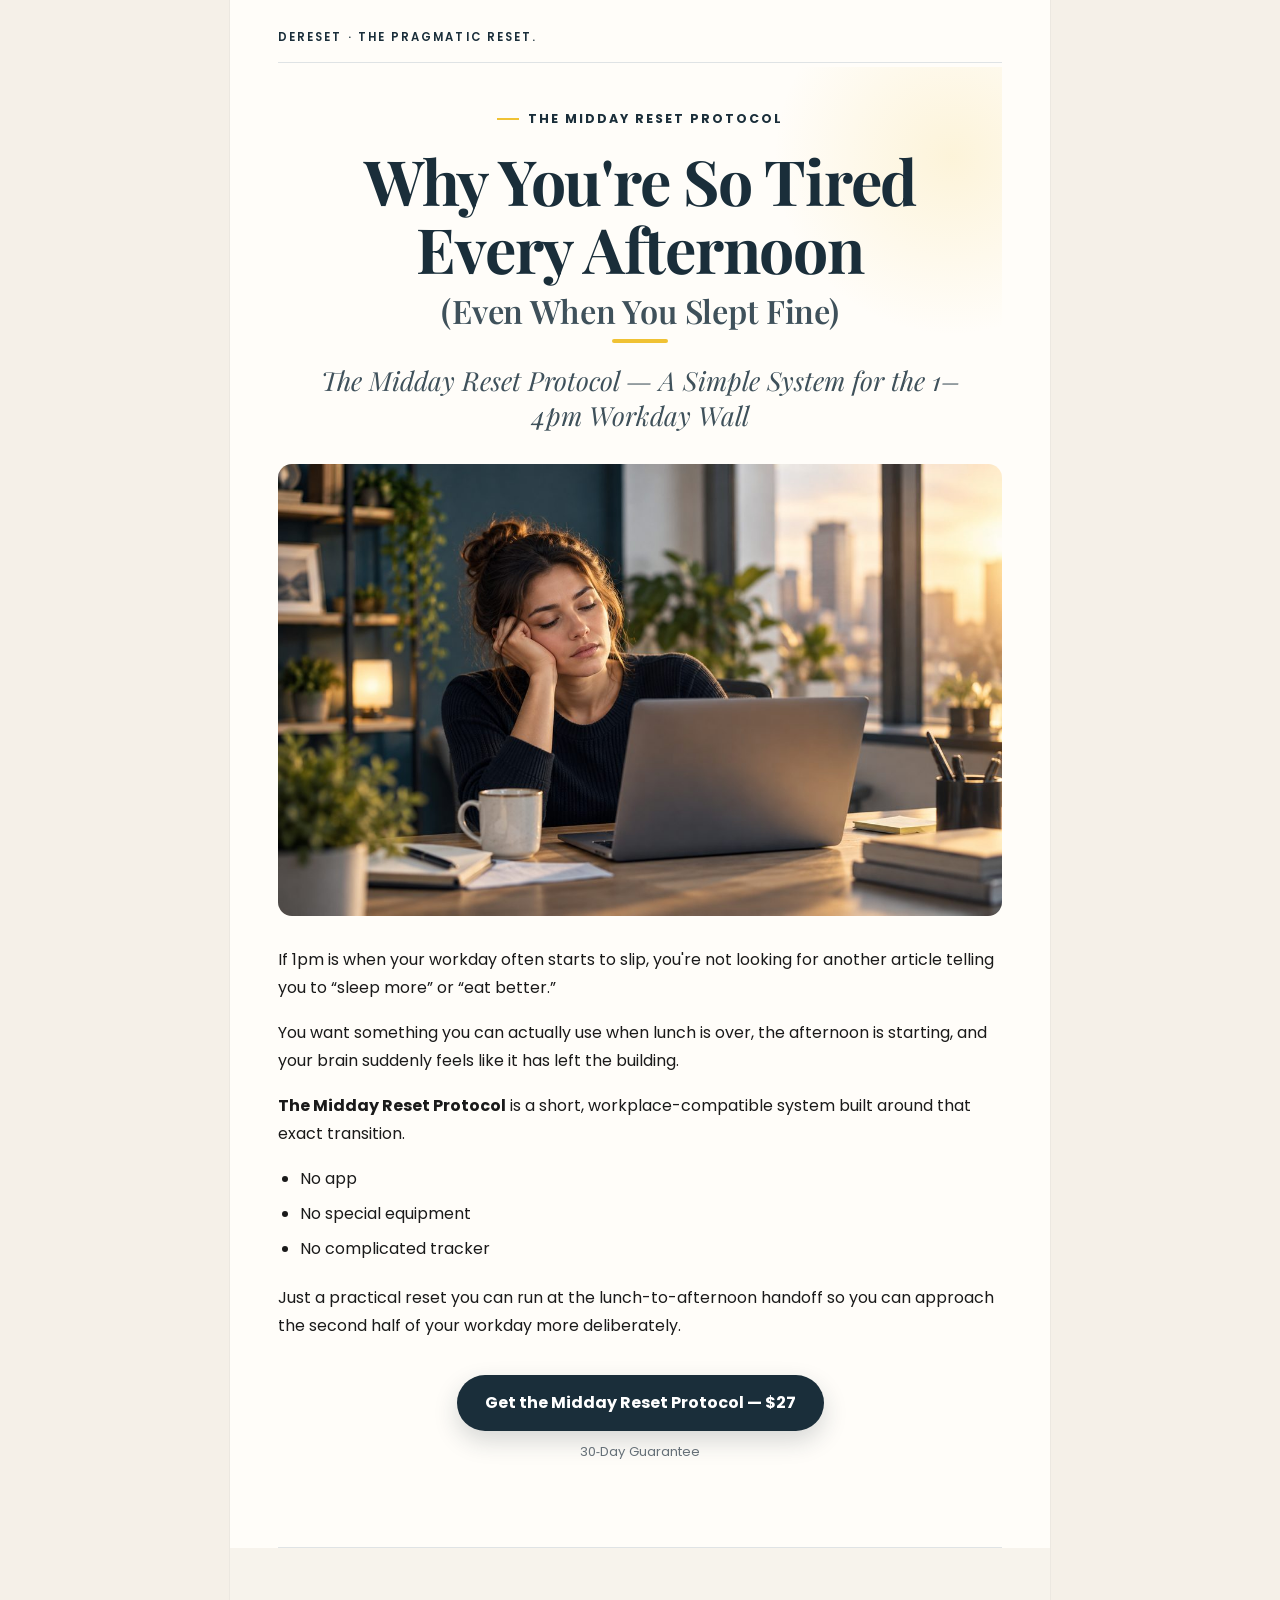
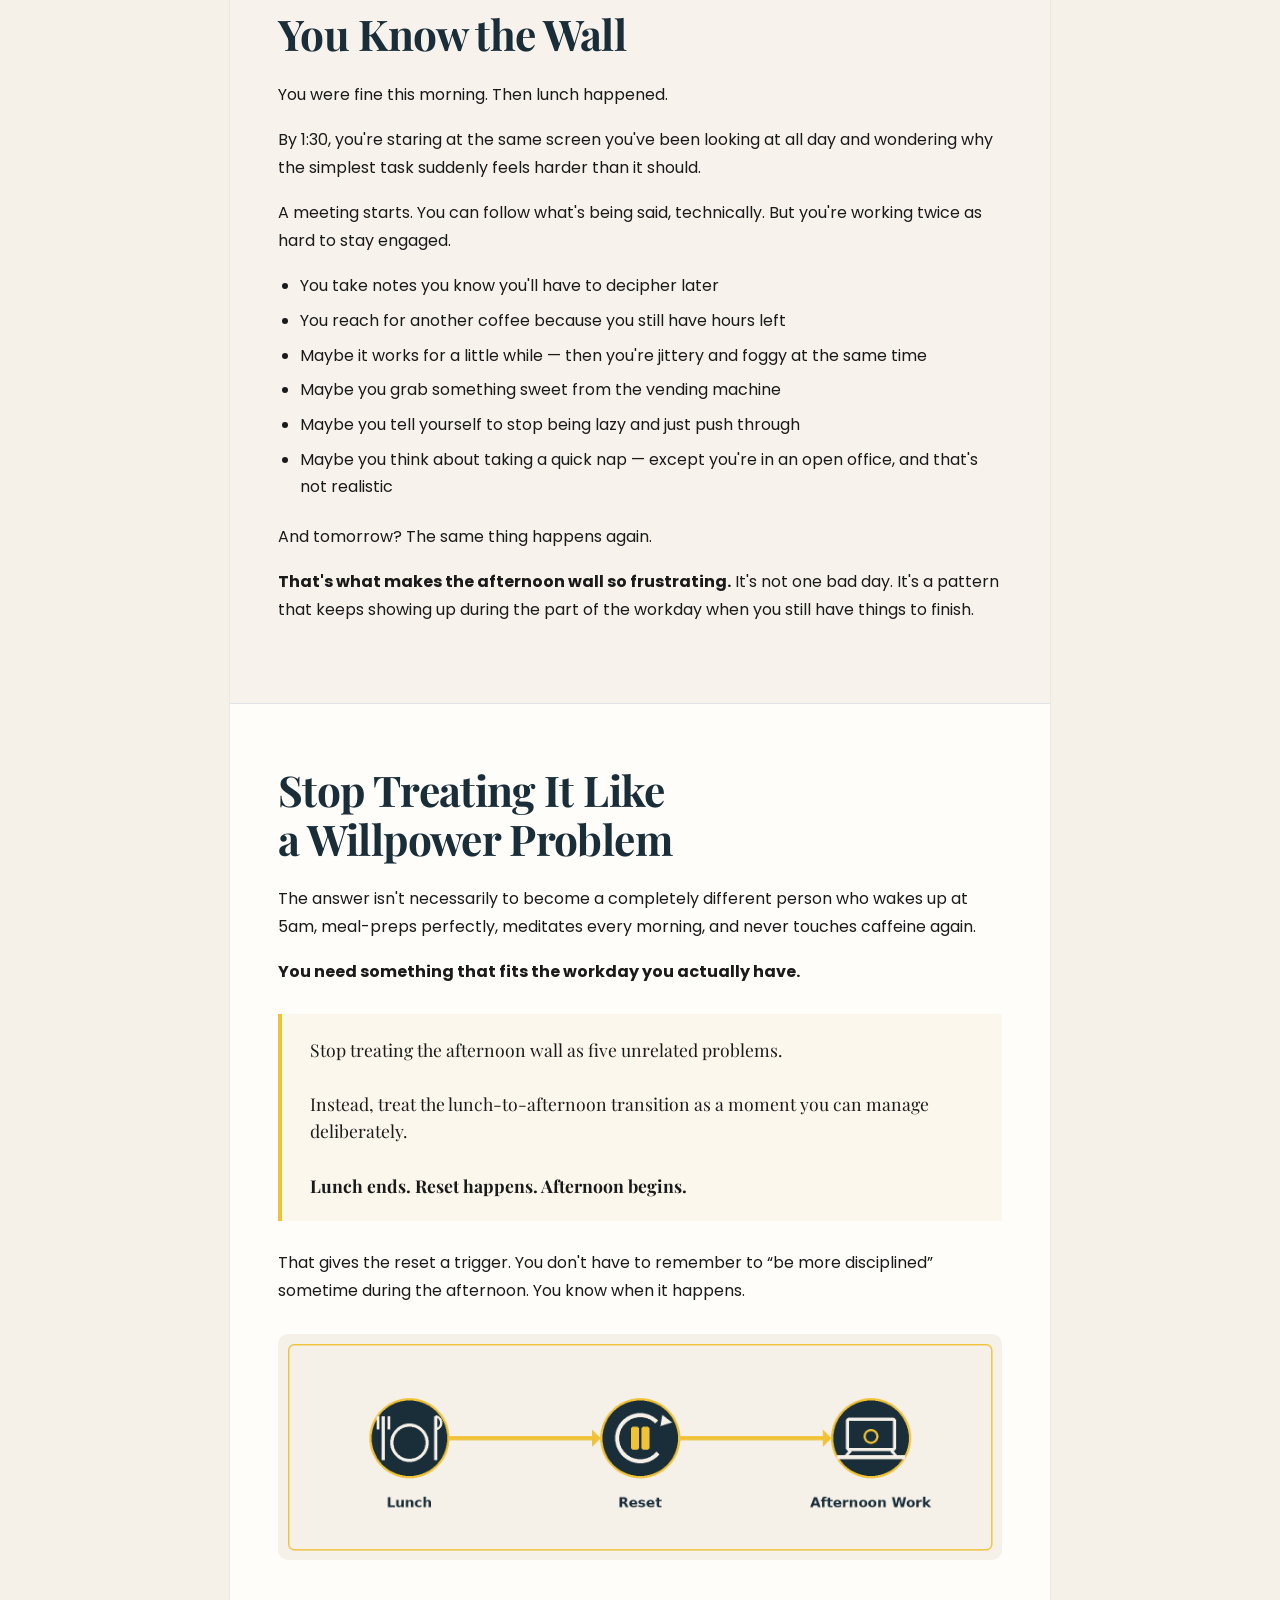
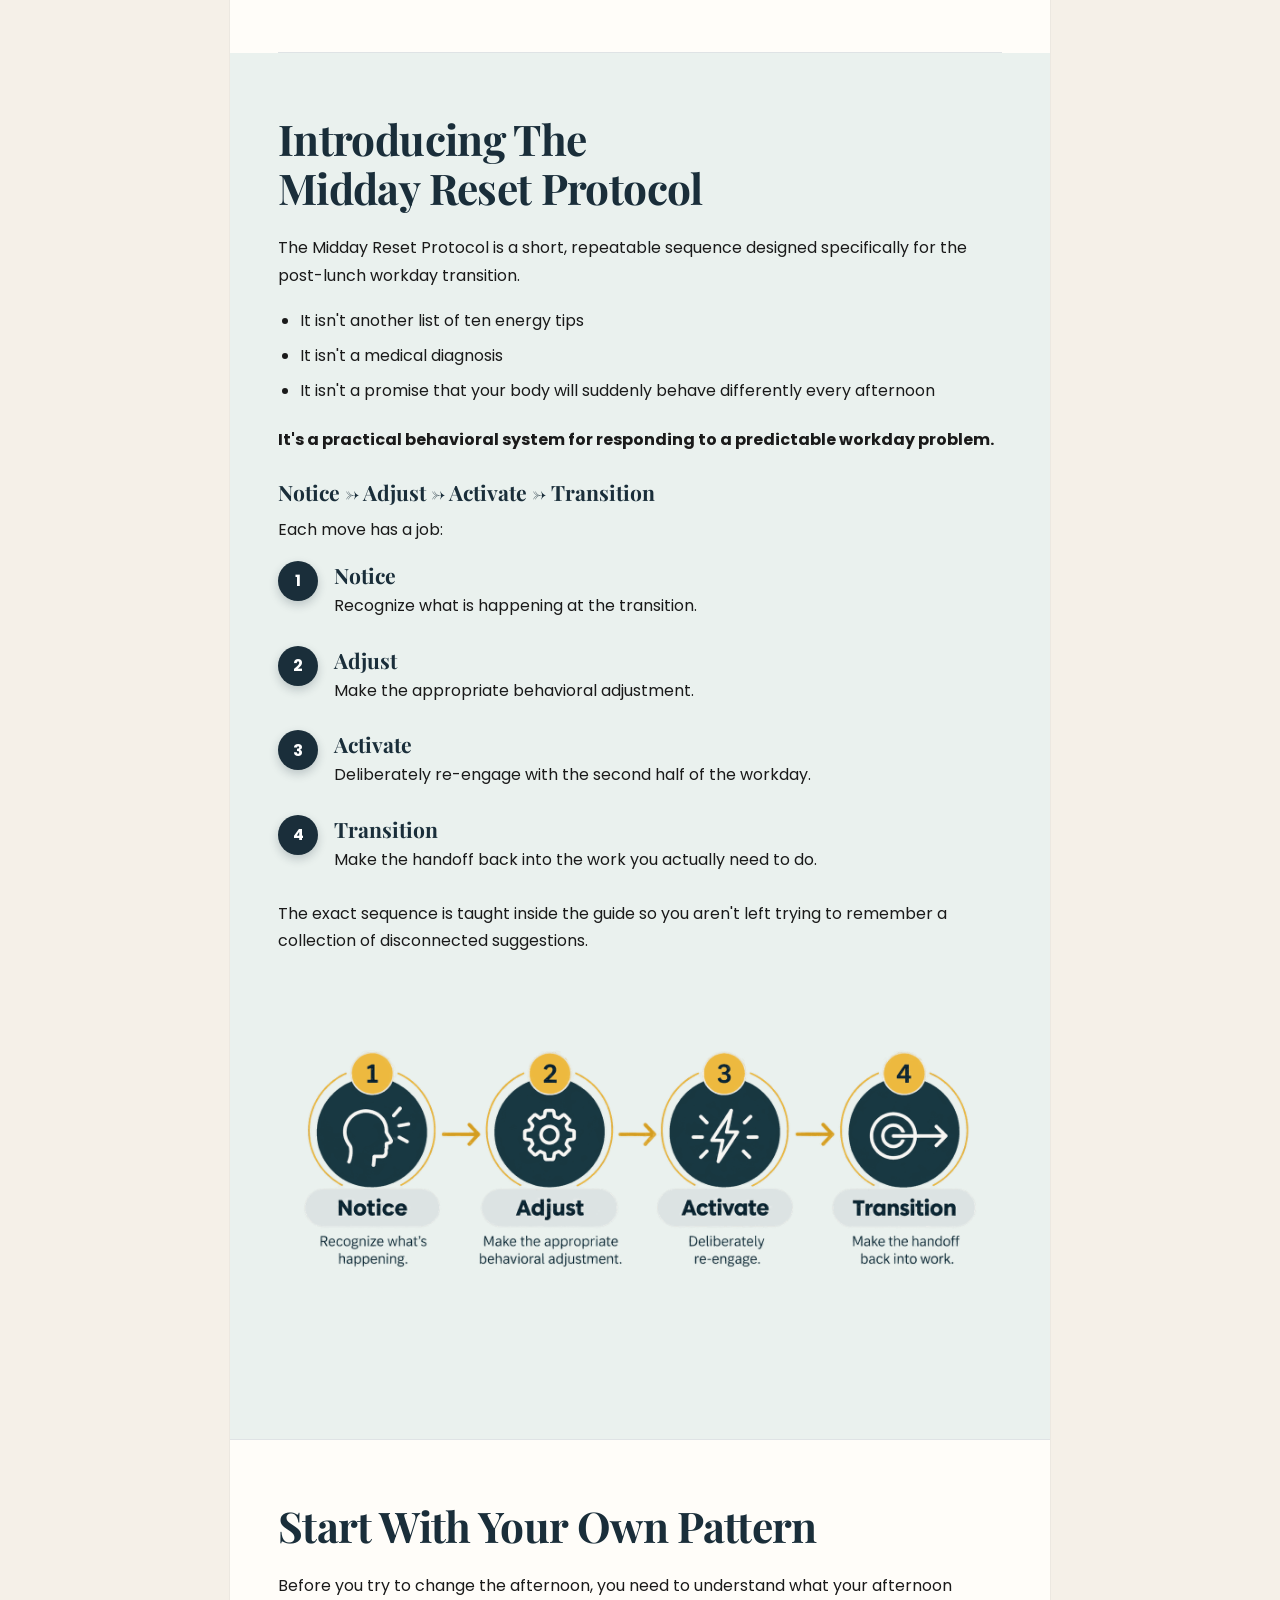
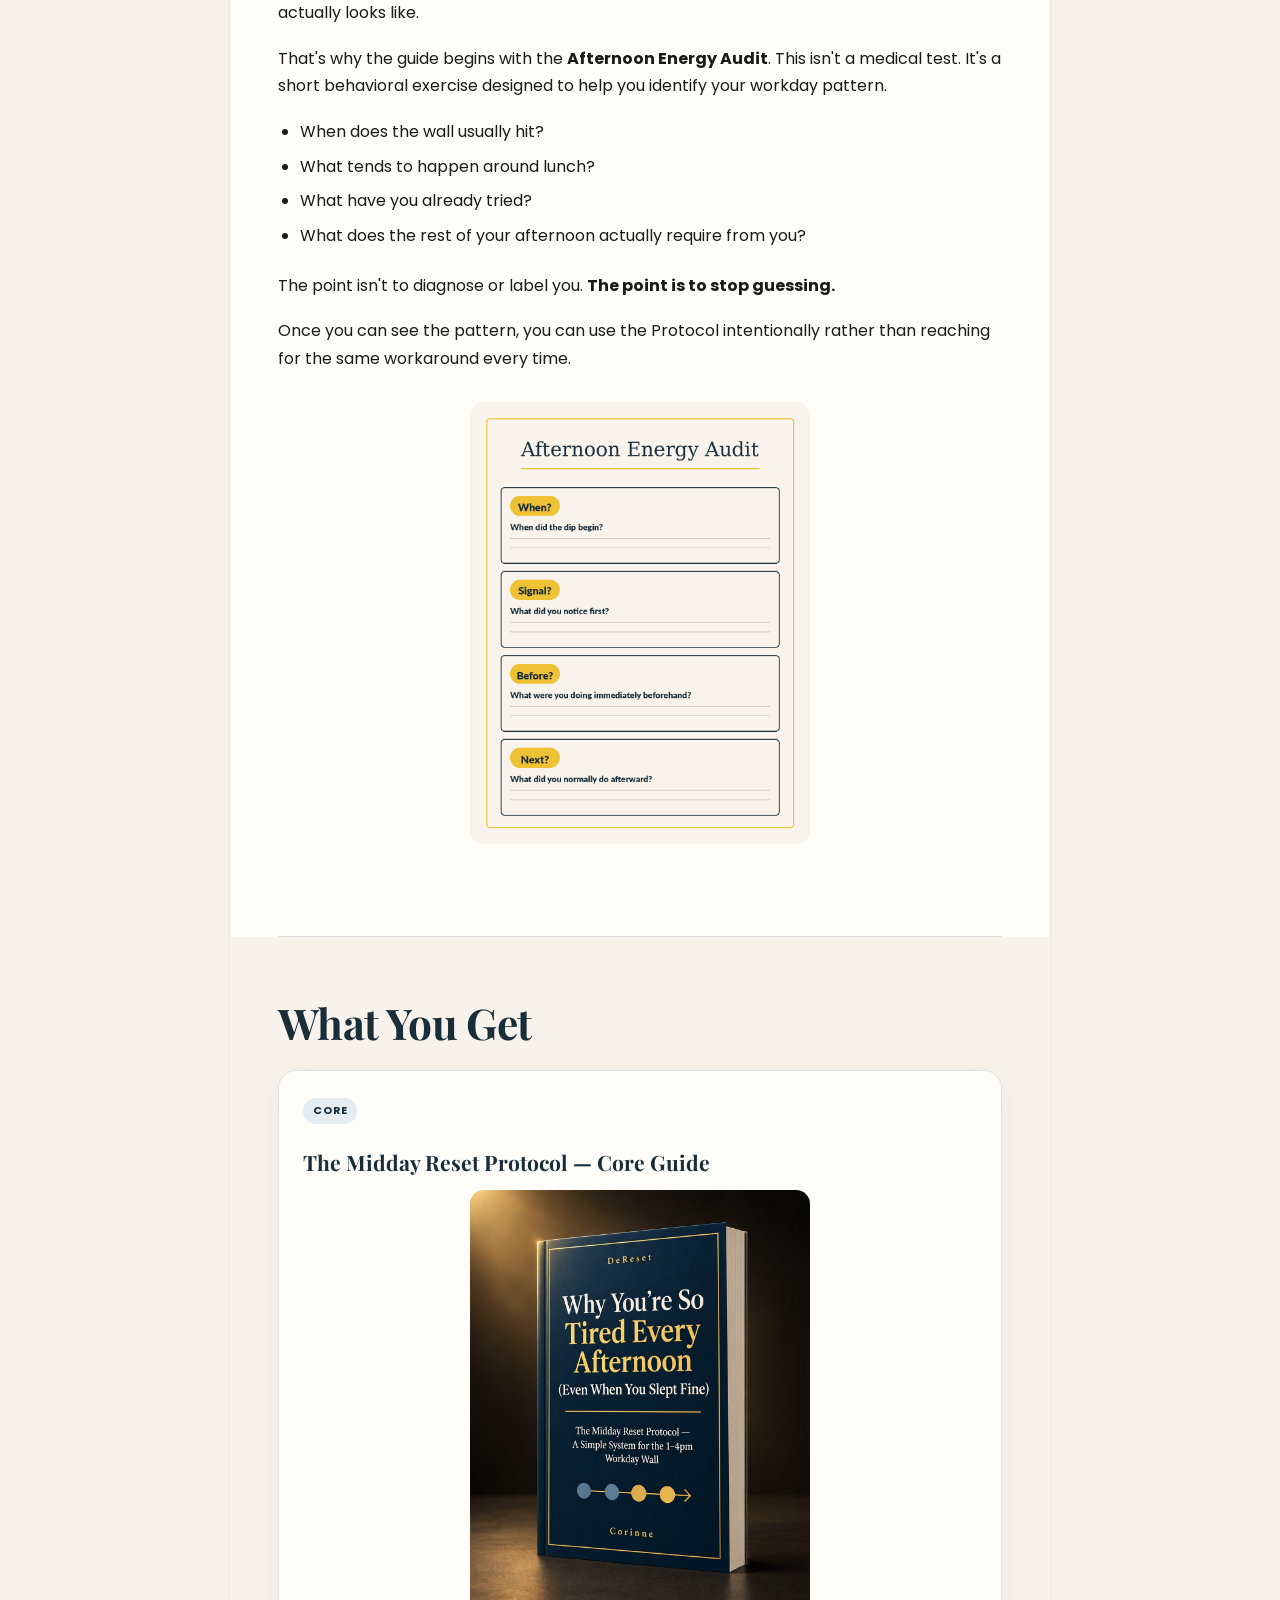
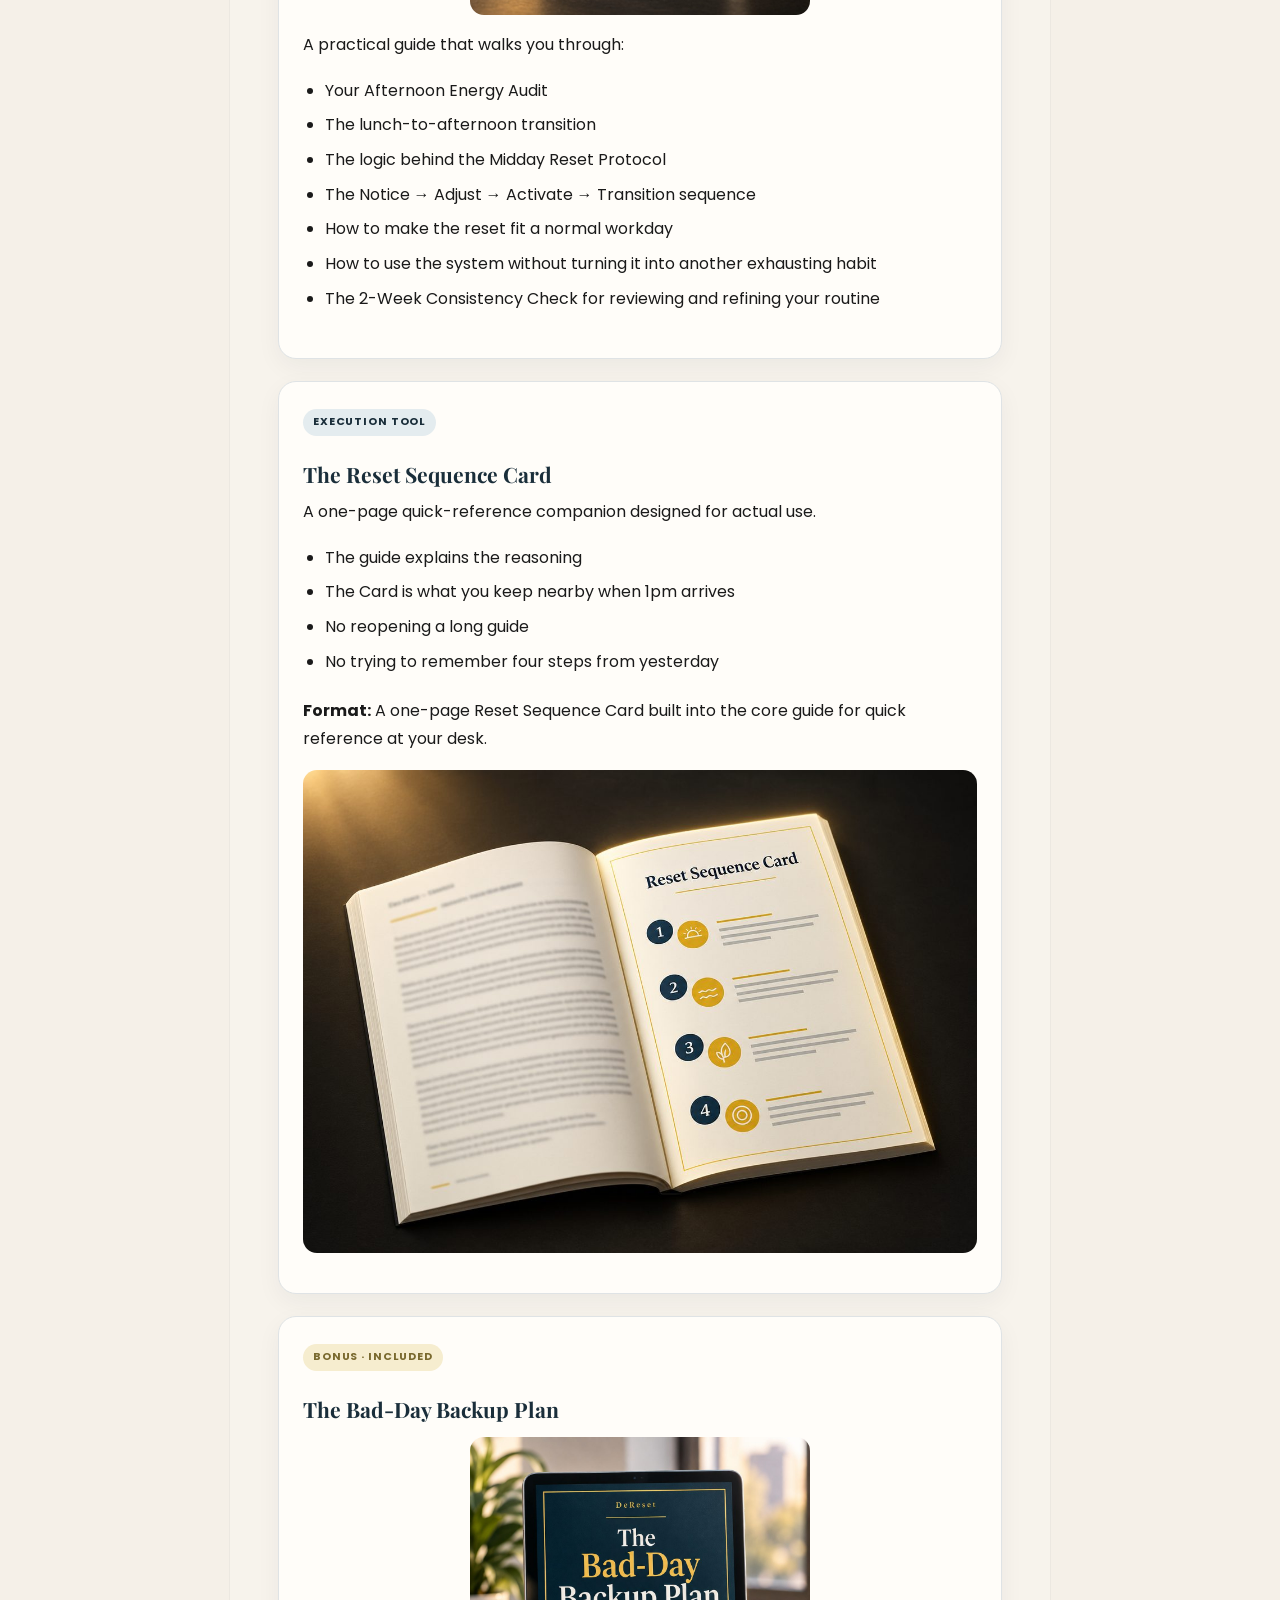
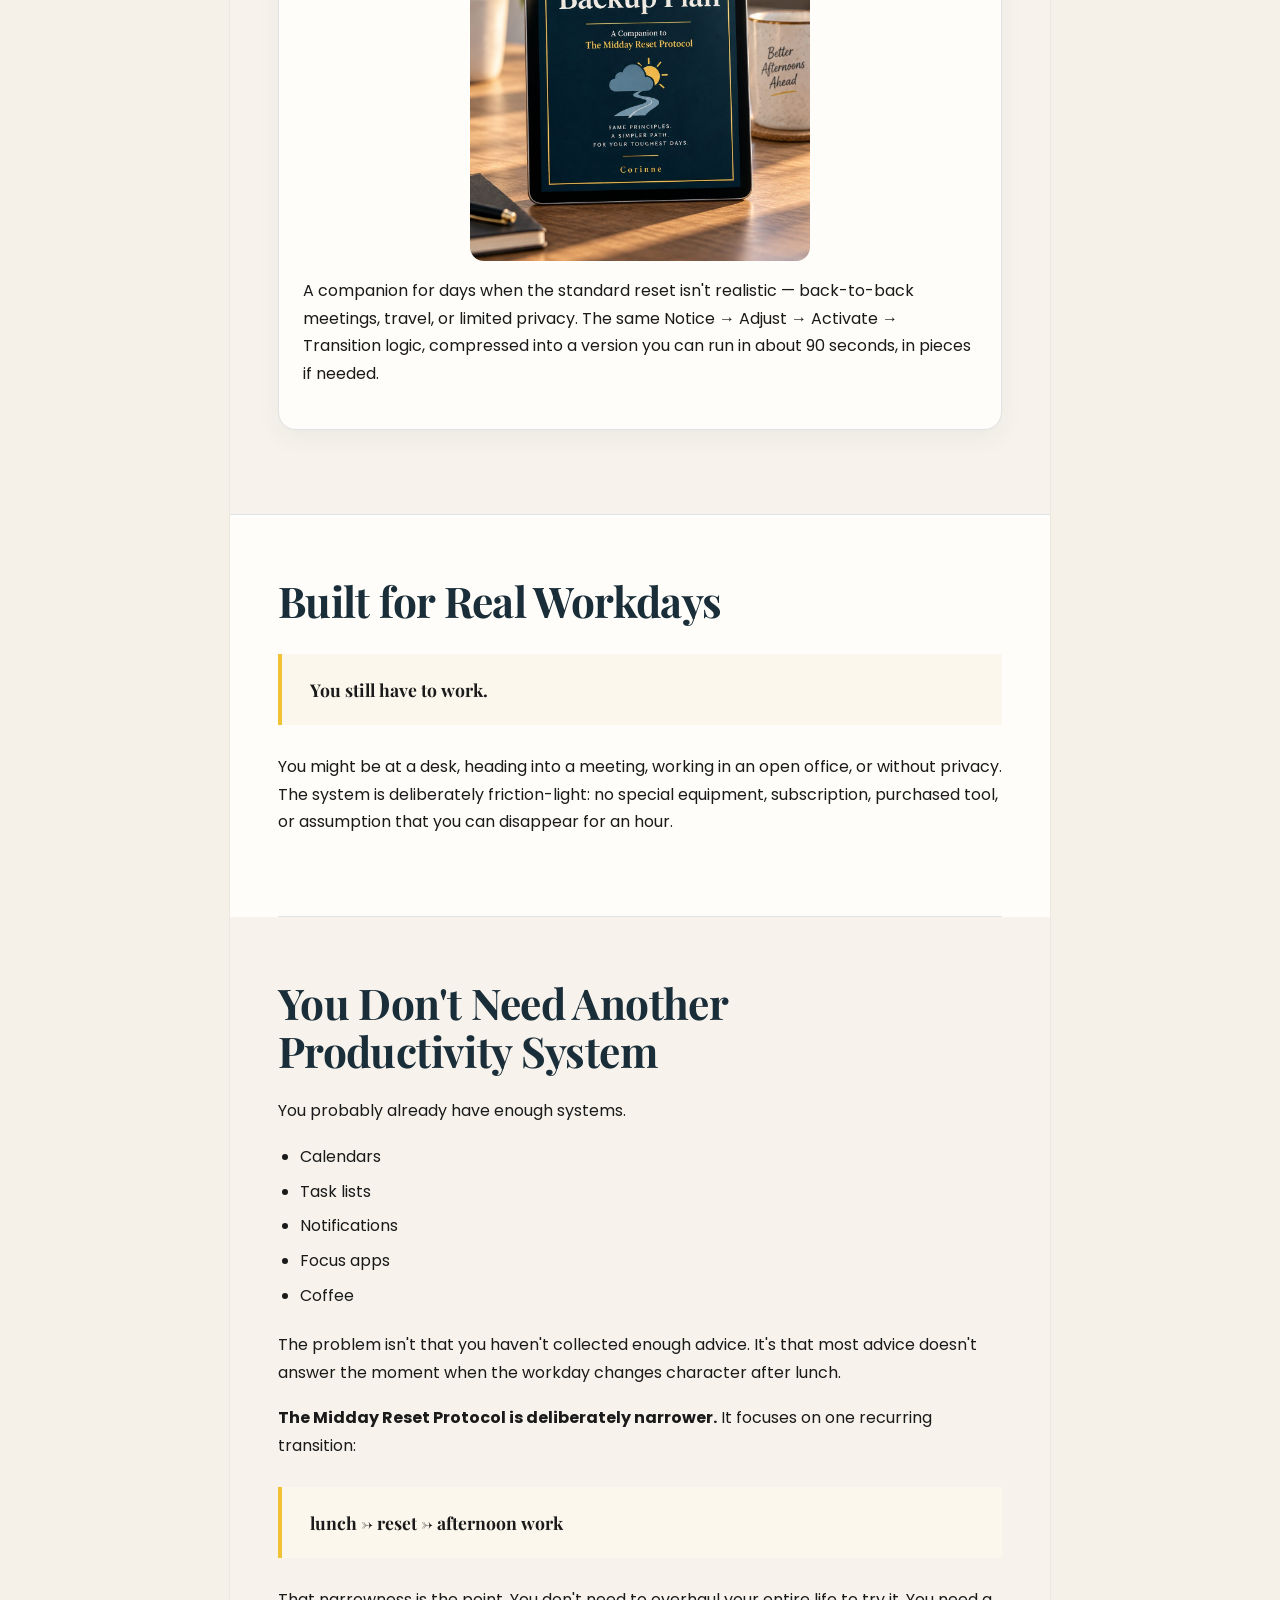
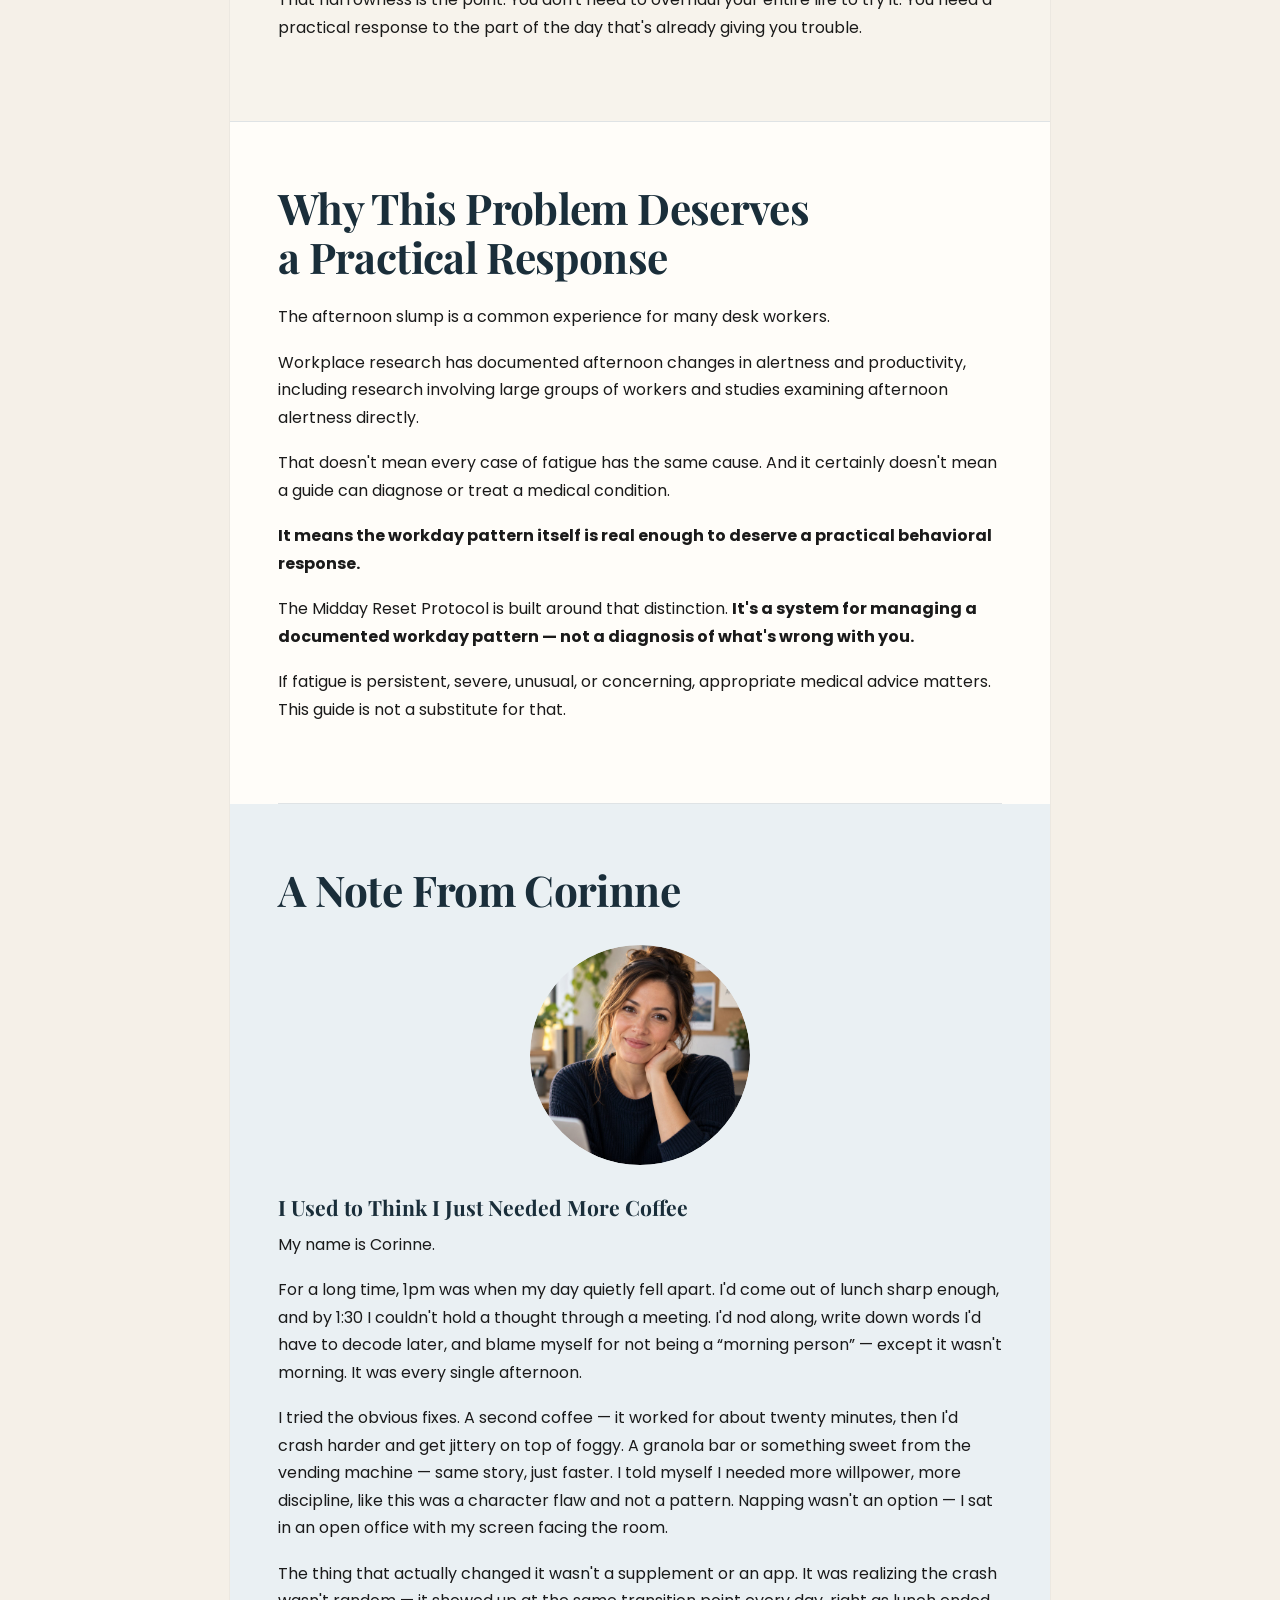
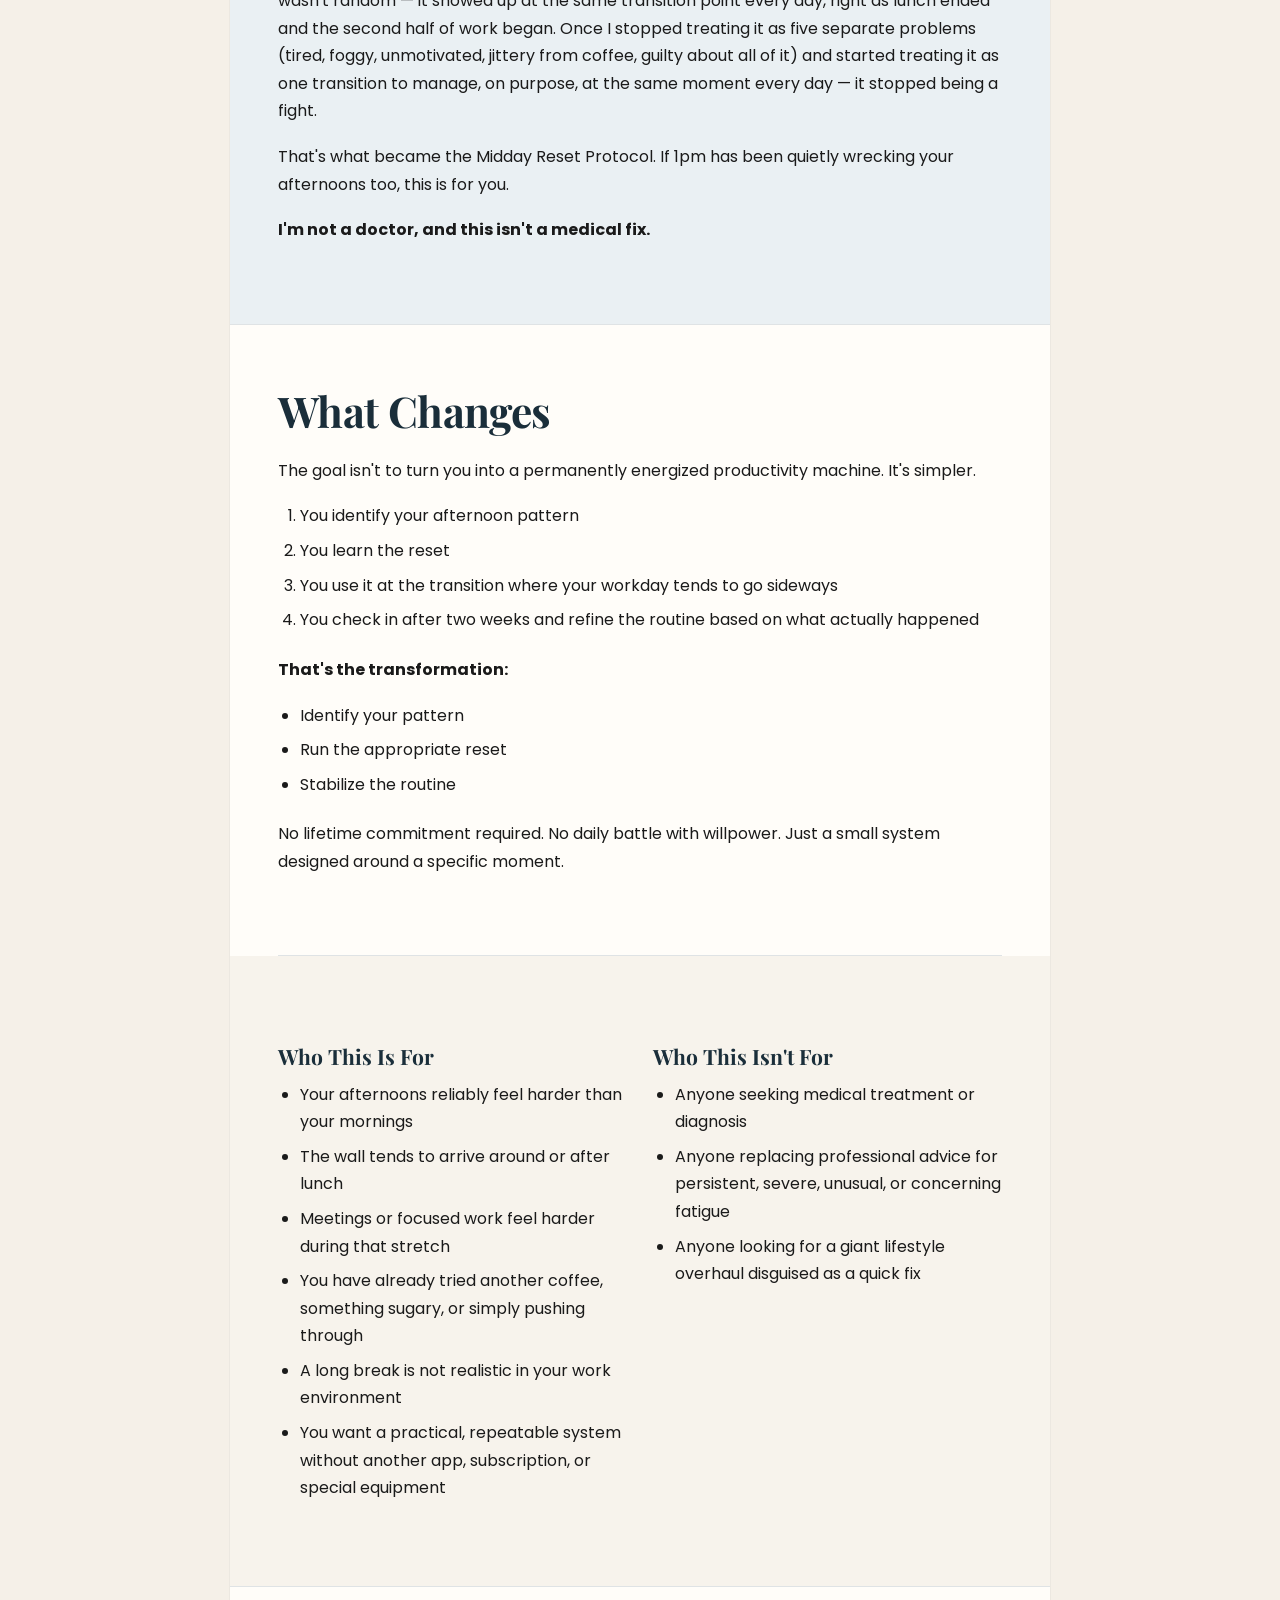
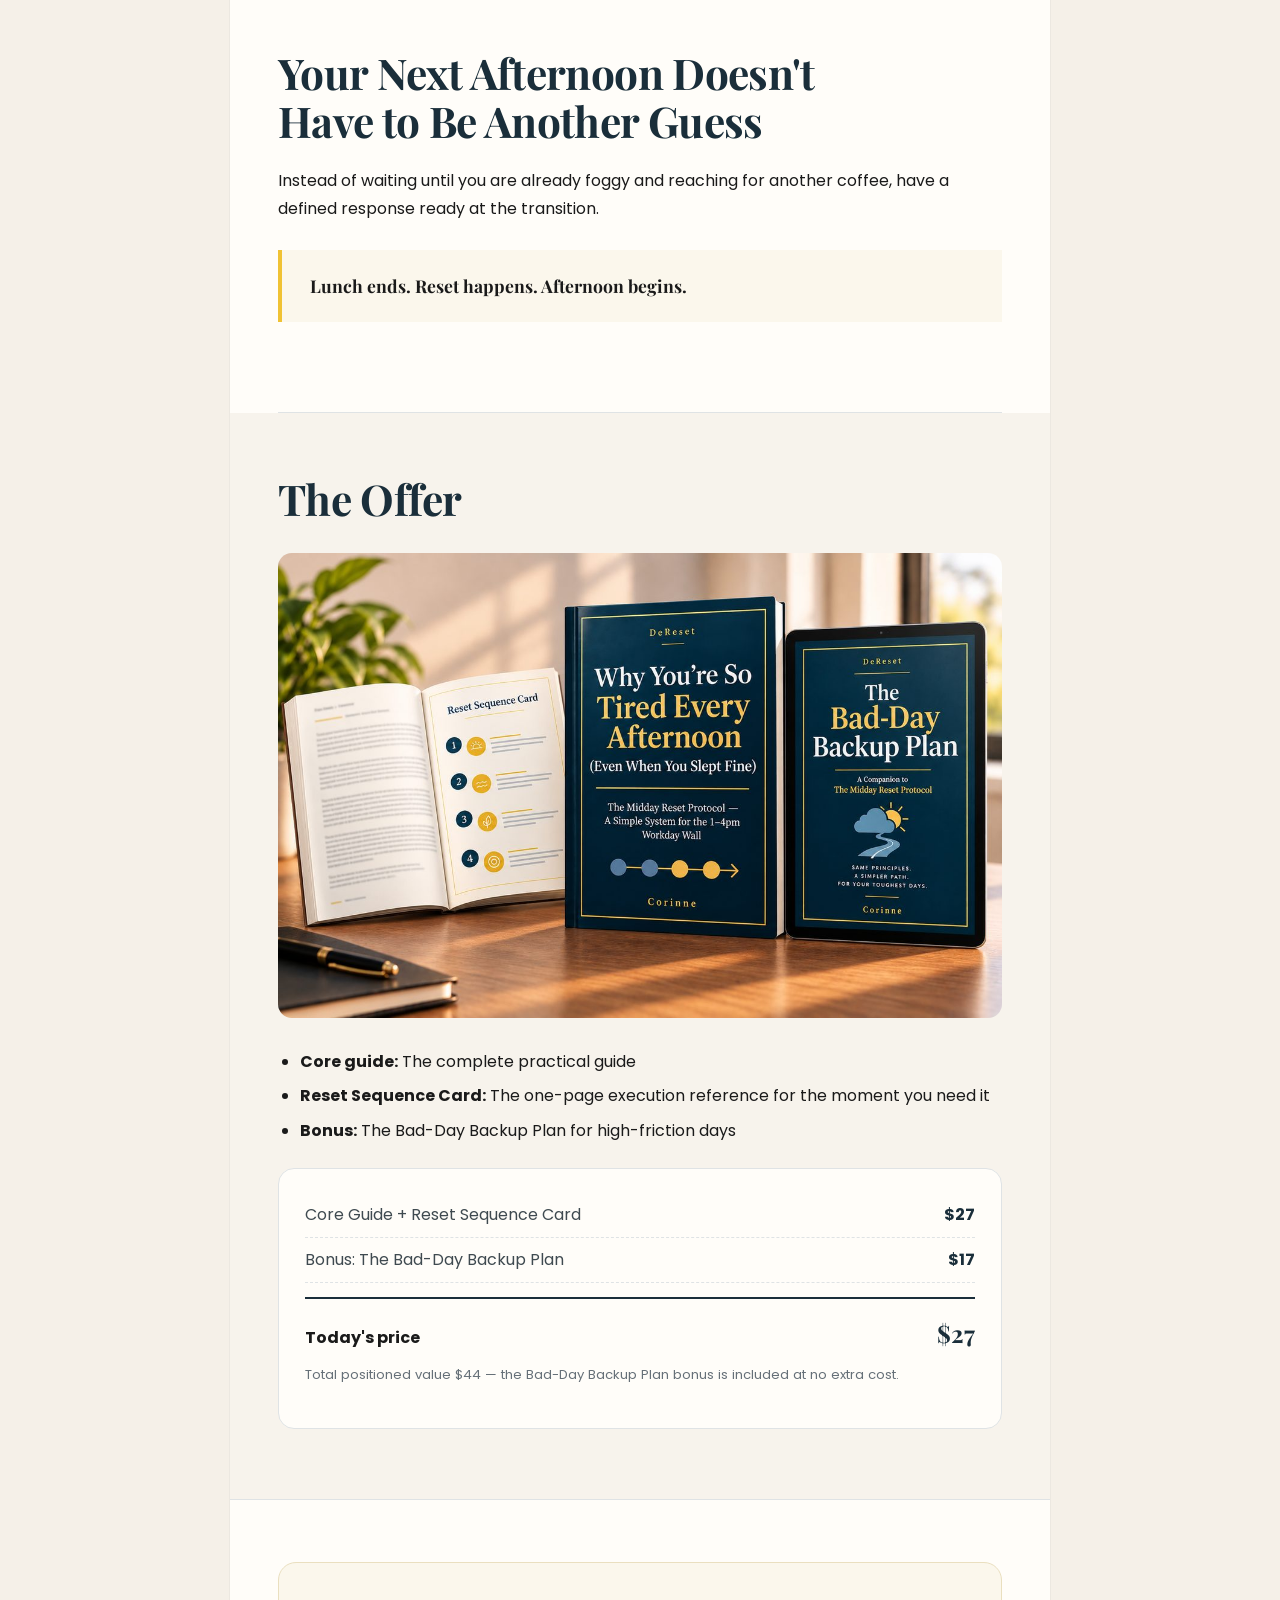
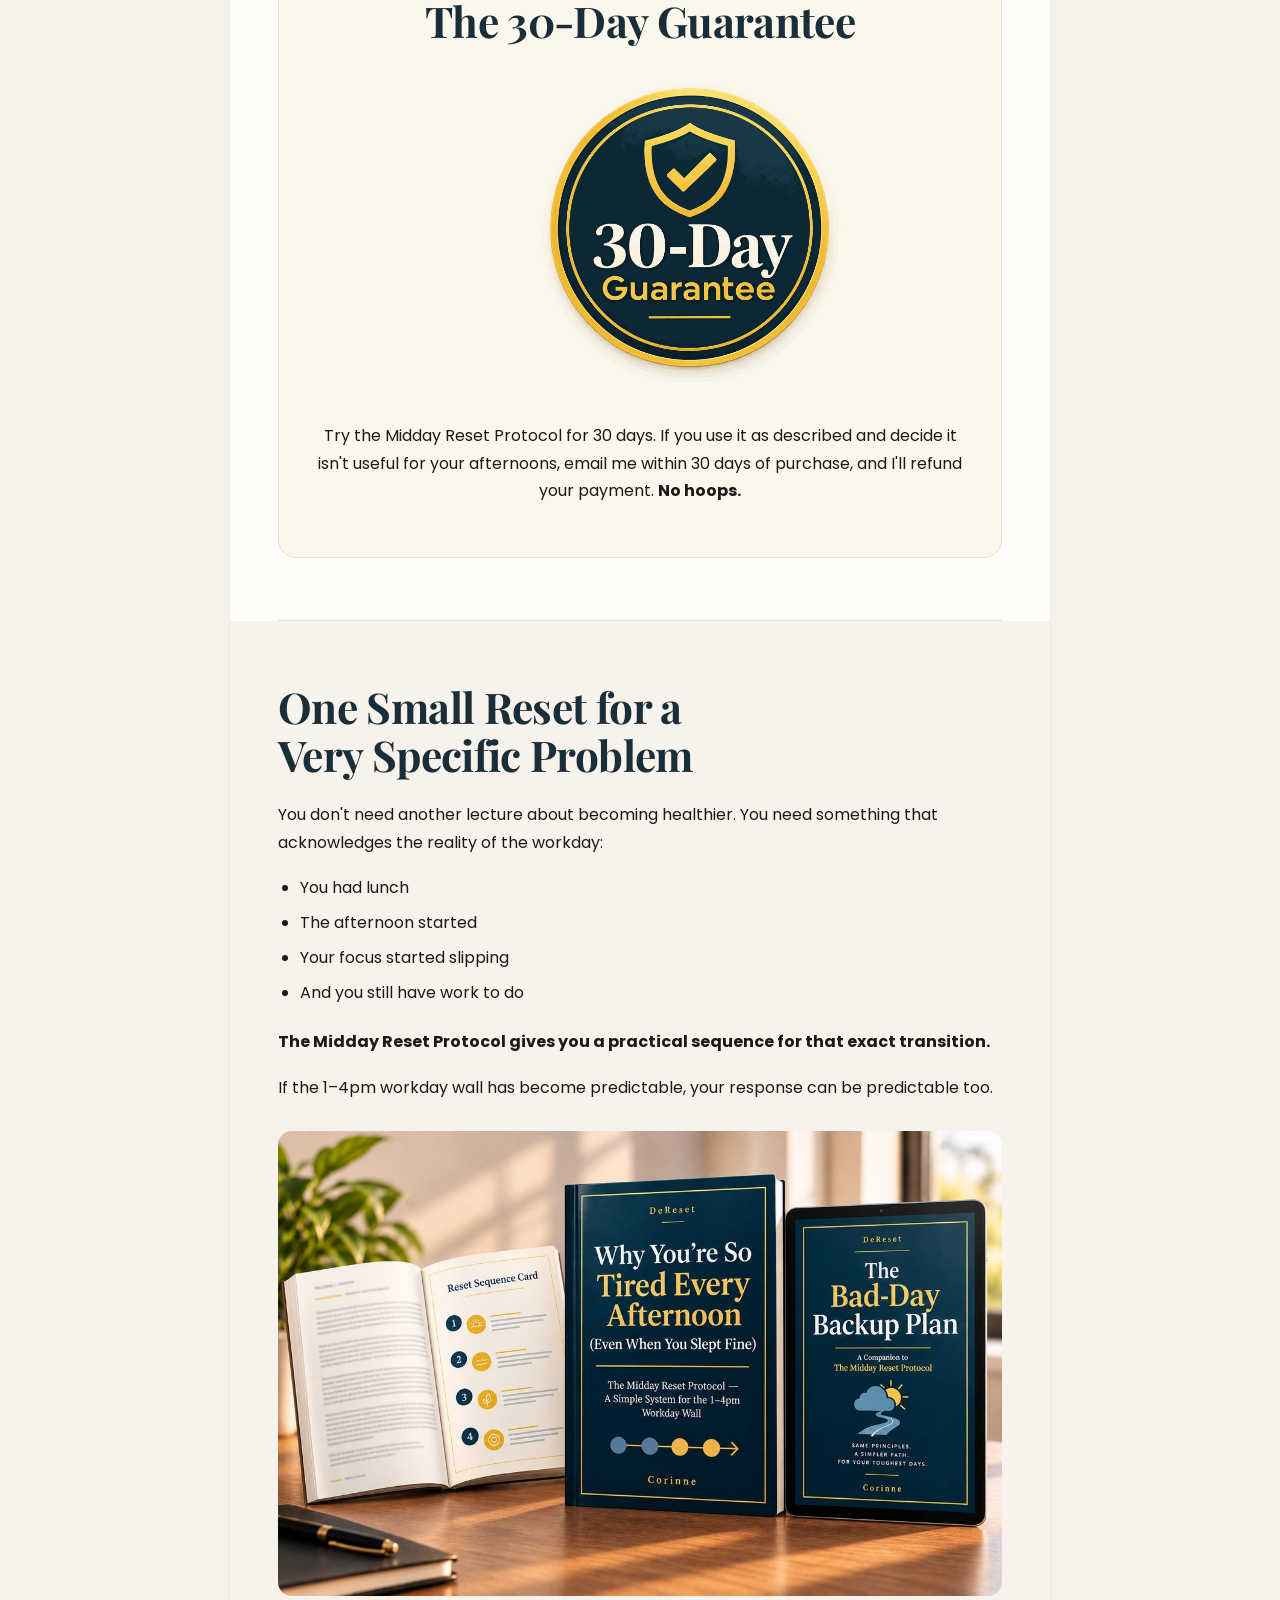
==== index.html @ 9d70ccb4 "Add files via upload" ====
<!doctype html>
<html lang="en">
<head>
<meta charset="utf-8">
<meta name="viewport" content="width=device-width, initial-scale=1">
<title>Why You're So Tired Every Afternoon (Even When You Slept Fine) | DeReset</title>
<link href="https://fonts.googleapis.com" rel="preconnect">
<link crossorigin="" href="https://fonts.gstatic.com" rel="preconnect">
<link href="https://fonts.googleapis.com/css2?family=Playfair+Display:wght@700;800&amp;family=Poppins:wght@400;500;600;700&amp;display=swap" rel="stylesheet">
<link href="styles/sales.css" rel="stylesheet">
</head>
<body><div class="page">

<header><div class="brand">DeReset · The pragmatic reset.</div></header>

<main>

<section id="hero">
  <div class="hero-heading">
    <p class="eyebrow">The Midday Reset Protocol</p>
    <h1>Why You're So Tired Every Afternoon <span>(Even When You Slept Fine)</span></h1>
    <div class="accent-rule"></div>
    <p class="subtitle">The Midday Reset Protocol &mdash; A Simple System for the 1&ndash;4pm Workday Wall</p>
  </div>

  <figure>
    <img src="assets/va3-001-hero-wall-moment.jpg" alt="A person at their desk in the early afternoon, resting their head on their hand, visibly worn out in front of their laptop." width="1200" height="750" loading="eager">
  </figure>

  <p>If 1pm is when your workday often starts to slip, you're not looking for another article telling you to &ldquo;sleep more&rdquo; or &ldquo;eat better.&rdquo;</p>
  <p>You want something you can actually use when lunch is over, the afternoon is starting, and your brain suddenly feels like it has left the building.</p>
  <p><strong>The Midday Reset Protocol</strong> is a short, workplace-compatible system built around that exact transition.</p>
  <ul>
    <li>No app</li>
    <li>No special equipment</li>
    <li>No complicated tracker</li>
  </ul>
  <p>Just a practical reset you can run at the lunch-to-afternoon handoff so you can approach the second half of your workday more deliberately.</p>

  <div class="cta-wrap">
    <a class="cta" href="https://dereset.gumroad.com/l/midday-reset-protocol">Get the Midday Reset Protocol — $27</a>
    <p class="cta-sub">30&#8209;Day Guarantee</p>
  </div>
</section>

<section id="wall" class="alt">
  <h2>You Know the Wall</h2>
  <p>You were fine this morning. Then lunch happened.</p>
  <p>By 1:30, you're staring at the same screen you've been looking at all day and wondering why the simplest task suddenly feels harder than it should.</p>
  <p>A meeting starts. You can follow what's being said, technically. But you're working twice as hard to stay engaged.</p>
  <ul>
    <li>You take notes you know you'll have to decipher later</li>
    <li>You reach for another coffee because you still have hours left</li>
    <li>Maybe it works for a little while — then you're jittery and foggy at the same time</li>
    <li>Maybe you grab something sweet from the vending machine</li>
    <li>Maybe you tell yourself to stop being lazy and just push through</li>
    <li>Maybe you think about taking a quick nap — except you're in an open office, and that's not realistic</li>
  </ul>
  <p>And tomorrow? The same thing happens again.</p>
  <p><strong>That's what makes the afternoon wall so frustrating.</strong> It's not one bad day. It's a pattern that keeps showing up during the part of the workday when you still have things to finish.</p>
</section>

<section id="transition">
  <h2>Stop Treating It Like a Willpower Problem</h2>
  <p>The answer isn't necessarily to become a completely different person who wakes up at 5am, meal-preps perfectly, meditates every morning, and never touches caffeine again.</p>
  <p><strong>You need something that fits the workday you actually have.</strong></p>
  <blockquote>
    Stop treating the afternoon wall as five unrelated problems.<br><br>
    Instead, treat the lunch-to-afternoon transition as a moment you can manage deliberately.<br><br>
    <strong>Lunch ends. Reset happens. Afternoon begins.</strong>
  </blockquote>
  <p>That gives the reset a trigger. You don't have to remember to &ldquo;be more disciplined&rdquo; sometime during the afternoon. You know when it happens.</p>

  <figure class="plain">
    <img src="assets/va3-007-transition-motif.png" alt="A simple three-step motif: Lunch, then Reset, then Afternoon Work, connected by arrows." width="1600" height="500" loading="lazy">
  </figure>
</section>

<section id="mechanism" class="tone-sage">
  <h2>Introducing The Midday Reset Protocol</h2>
  <p>The Midday Reset Protocol is a short, repeatable sequence designed specifically for the post-lunch workday transition.</p>
  <ul>
    <li>It isn't another list of ten energy tips</li>
    <li>It isn't a medical diagnosis</li>
    <li>It isn't a promise that your body will suddenly behave differently every afternoon</li>
  </ul>
  <p><strong>It's a practical behavioral system for responding to a predictable workday problem.</strong></p>
  <h3>Notice → Adjust → Activate → Transition</h3>
  <p>Each move has a job:</p>

  <div class="step-block">
    <div class="step-num">1</div>
    <div class="step-body"><h3>Notice</h3><p>Recognize what is happening at the transition.</p></div>
  </div>
  <div class="step-block">
    <div class="step-num">2</div>
    <div class="step-body"><h3>Adjust</h3><p>Make the appropriate behavioral adjustment.</p></div>
  </div>
  <div class="step-block">
    <div class="step-num">3</div>
    <div class="step-body"><h3>Activate</h3><p>Deliberately re-engage with the second half of the workday.</p></div>
  </div>
  <div class="step-block">
    <div class="step-num">4</div>
    <div class="step-body"><h3>Transition</h3><p>Make the handoff back into the work you actually need to do.</p></div>
  </div>

  <p>The exact sequence is taught inside the guide so you aren't left trying to remember a collection of disconnected suggestions.</p>

  <figure class="plain">
    <img src="assets/va3-002-mechanism-diagram.png" alt="Diagram of the four-step Notice, Adjust, Activate, Transition sequence, numbered 1 through 4 with icons." width="1600" height="800" loading="lazy">
  </figure>
</section>

<section id="audit">
  <h2>Start With Your Own Pattern</h2>
  <p>Before you try to change the afternoon, you need to understand what your afternoon actually looks like.</p>
  <p>That's why the guide begins with the <strong>Afternoon Energy Audit</strong>. This isn't a medical test. It's a short behavioral exercise designed to help you identify your workday pattern.</p>
  <ul>
    <li>When does the wall usually hit?</li>
    <li>What tends to happen around lunch?</li>
    <li>What have you already tried?</li>
    <li>What does the rest of your afternoon actually require from you?</li>
  </ul>
  <p>The point isn't to diagnose or label you. <strong>The point is to stop guessing.</strong></p>
  <p>Once you can see the pattern, you can use the Protocol intentionally rather than reaching for the same workaround every time.</p>

  <figure class="qa-fig-narrow">
    <img src="assets/va3-006-audit-preview.png" alt="Preview of the Afternoon Energy Audit worksheet, with four short prompts: When, Signal, Before, and Next." width="1000" height="1300" loading="lazy">
  </figure>
</section>

<section id="whats-inside" class="alt">
  <h2>What You Get</h2>

  <div class="product-card">
    <span class="tag">Core</span>
    <h3>The Midday Reset Protocol — Core Guide</h3>
    <figure class="qa-fig-narrow">
      <img src="assets/va3-003-core-guide-mockup.jpg" alt="Mockup of the Midday Reset Protocol core guide cover." width="1200" height="1500" loading="lazy">
    </figure>
    <p>A practical guide that walks you through:</p>
    <ul>
      <li>Your Afternoon Energy Audit</li>
      <li>The lunch-to-afternoon transition</li>
      <li>The logic behind the Midday Reset Protocol</li>
      <li>The Notice → Adjust → Activate → Transition sequence</li>
      <li>How to make the reset fit a normal workday</li>
      <li>How to use the system without turning it into another exhausting habit</li>
      <li>The 2-Week Consistency Check for reviewing and refining your routine</li>
    </ul>
  </div>

  <div class="product-card">
    <span class="tag">Execution tool</span>
    <h3>The Reset Sequence Card</h3>
    <p>A one-page quick-reference companion designed for actual use.</p>
    <ul>
      <li>The guide explains the reasoning</li>
      <li>The Card is what you keep nearby when 1pm arrives</li>
      <li>No reopening a long guide</li>
      <li>No trying to remember four steps from yesterday</li>
    </ul>
    <p><strong>Format:</strong> A one-page Reset Sequence Card built into the core guide for quick reference at your desk.</p>
    <figure>
      <img src="assets/va3-004-reset-sequence-card-spread.jpg" alt="The guide opened to the Reset Sequence Card page, showing the four numbered steps." width="1400" height="1000" loading="lazy">
    </figure>
  </div>

  <div class="product-card">
    <span class="tag bonus">Bonus · Included</span>
    <h3>The Bad-Day Backup Plan</h3>
    <figure class="qa-fig-narrow">
      <img src="assets/va3-010-bad-day-backup-plan-mockup.jpg" alt="Mockup of The Bad-Day Backup Plan bonus guide cover." width="1200" height="1500" loading="lazy">
    </figure>
    <p>A companion for days when the standard reset isn't realistic — back-to-back meetings, travel, or limited privacy. The same Notice &rarr; Adjust &rarr; Activate &rarr; Transition logic, compressed into a version you can run in about 90 seconds, in pieces if needed.</p>
  </div>
</section>

<section id="workdays">
  <h2>Built for Real Workdays</h2>
  <blockquote><strong>You still have to work.</strong></blockquote>
  <p>You might be at a desk, heading into a meeting, working in an open office, or without privacy. The system is deliberately friction-light: no special equipment, subscription, purchased tool, or assumption that you can disappear for an hour.</p>
</section>

<section id="not-another-system" class="alt">
  <h2>You Don't Need Another Productivity System</h2>
  <p>You probably already have enough systems.</p>
  <ul>
    <li>Calendars</li>
    <li>Task lists</li>
    <li>Notifications</li>
    <li>Focus apps</li>
    <li>Coffee</li>
  </ul>
  <p>The problem isn't that you haven't collected enough advice. It's that most advice doesn't answer the moment when the workday changes character after lunch.</p>
  <p><strong>The Midday Reset Protocol is deliberately narrower.</strong> It focuses on one recurring transition:</p>
  <blockquote><strong>lunch → reset → afternoon work</strong></blockquote>
  <p>That narrowness is the point. You don't need to overhaul your entire life to try it. You need a practical response to the part of the day that's already giving you trouble.</p>
</section>

<section id="why-it-matters">
  <h2>Why This Problem Deserves a Practical Response</h2>
  <p>The afternoon slump is a common experience for many desk workers.</p>
  <p>Workplace research has documented afternoon changes in alertness and productivity, including research involving large groups of workers and studies examining afternoon alertness directly.</p>
  <p>That doesn't mean every case of fatigue has the same cause. And it certainly doesn't mean a guide can diagnose or treat a medical condition.</p>
  <p><strong>It means the workday pattern itself is real enough to deserve a practical behavioral response.</strong></p>
  <p>The Midday Reset Protocol is built around that distinction. <strong>It's a system for managing a documented workday pattern — not a diagnosis of what's wrong with you.</strong></p>
  <p>If fatigue is persistent, severe, unusual, or concerning, appropriate medical advice matters. This guide is not a substitute for that.</p>
</section>

<section id="creator-story" class="tone-blue">
  <h2>A Note From Corinne</h2>
  <figure class="qa-fig-avatar">
    <img src="assets/va3-008-creator-photo-corinne.jpg" alt="Photo of Corinne, the creator of the Midday Reset Protocol, smiling at her desk." width="800" height="800" class="qa-round" loading="lazy">
  </figure>
  <h3>I Used to Think I Just Needed More Coffee</h3>
  <p>My name is Corinne.</p>
  <p>For a long time, 1pm was when my day quietly fell apart. I'd come out of lunch sharp enough, and by 1:30 I couldn't hold a thought through a meeting. I'd nod along, write down words I'd have to decode later, and blame myself for not being a &ldquo;morning person&rdquo; — except it wasn't morning. It was every single afternoon.</p>
  <p>I tried the obvious fixes. A second coffee — it worked for about twenty minutes, then I'd crash harder and get jittery on top of foggy. A granola bar or something sweet from the vending machine — same story, just faster. I told myself I needed more willpower, more discipline, like this was a character flaw and not a pattern. Napping wasn't an option — I sat in an open office with my screen facing the room.</p>
  <p>The thing that actually changed it wasn't a supplement or an app. It was realizing the crash wasn't random — it showed up at the same transition point every day, right as lunch ended and the second half of work began. Once I stopped treating it as five separate problems (tired, foggy, unmotivated, jittery from coffee, guilty about all of it) and started treating it as one transition to manage, on purpose, at the same moment every day — it stopped being a fight.</p>
  <p>That's what became the Midday Reset Protocol. If 1pm has been quietly wrecking your afternoons too, this is for you.</p>
  <p><strong>I'm not a doctor, and this isn't a medical fix.</strong></p>
</section>

<section id="what-changes">
  <h2>What Changes</h2>
  <p>The goal isn't to turn you into a permanently energized productivity machine. It's simpler.</p>
  <ol>
    <li>You identify your afternoon pattern</li>
    <li>You learn the reset</li>
    <li>You use it at the transition where your workday tends to go sideways</li>
    <li>You check in after two weeks and refine the routine based on what actually happened</li>
  </ol>
  <p><strong>That's the transformation:</strong></p>
  <ul>
    <li>Identify your pattern</li>
    <li>Run the appropriate reset</li>
    <li>Stabilize the routine</li>
  </ul>
  <p>No lifetime commitment required. No daily battle with willpower. Just a small system designed around a specific moment.</p>
</section>

<section id="fit" class="alt">
  <div class="fit-grid">
    <div>
      <h3>Who This Is For</h3>
      <ul>
        <li>Your afternoons reliably feel harder than your mornings</li>
        <li>The wall tends to arrive around or after lunch</li>
        <li>Meetings or focused work feel harder during that stretch</li>
        <li>You have already tried another coffee, something sugary, or simply pushing through</li>
        <li>A long break is not realistic in your work environment</li>
        <li>You want a practical, repeatable system without another app, subscription, or special equipment</li>
      </ul>
    </div>
    <div>
      <h3>Who This Isn't For</h3>
      <ul>
        <li>Anyone seeking medical treatment or diagnosis</li>
        <li>Anyone replacing professional advice for persistent, severe, unusual, or concerning fatigue</li>
        <li>Anyone looking for a giant lifestyle overhaul disguised as a quick fix</li>
      </ul>
    </div>
  </div>
</section>

<section id="pre-offer">
  <h2>Your Next Afternoon Doesn't Have to Be Another Guess</h2>
  <p>Instead of waiting until you are already foggy and reaching for another coffee, have a defined response ready at the transition.</p>
  <blockquote><strong>Lunch ends. Reset happens. Afternoon begins.</strong></blockquote>
</section>

<section id="offer-stack" class="alt">
  <h2>The Offer</h2>
  <figure>
    <img src="assets/va3-011-bundle-composite.jpg" alt="The Midday Reset Protocol core guide and The Bad-Day Backup Plan bonus guide shown together." width="1400" height="900" loading="lazy">
  </figure>
  <ul class="offer-list">
    <li><strong>Core guide:</strong> The complete practical guide</li>
    <li><strong>Reset Sequence Card:</strong> The one-page execution reference for the moment you need it</li>
    <li><strong>Bonus:</strong> The Bad-Day Backup Plan for high-friction days</li>
  </ul>

  <div class="price-block">
    <div class="price-line"><span class="label">Core Guide + Reset Sequence Card</span><span class="value">$27</span></div>
    <div class="price-line"><span class="label">Bonus: The Bad-Day Backup Plan</span><span class="value">$17</span></div>
    <div class="price-total"><span class="label">Today's price</span><span class="value">$27</span></div>
    <p class="price-note">Total positioned value $44 — the Bad-Day Backup Plan bonus is included at no extra cost.</p>
  </div>
</section>

<section id="guarantee">
  <div class="guarantee-box">
    <h2>The 30-Day Guarantee</h2>

    <div class="badge-fig">
      <img src="assets/va3-009-guarantee-seal.png" alt="30-Day Guarantee seal." width="320" height="320" loading="lazy">
    </div>

    <p>Try the Midday Reset Protocol for 30 days. If you use it as described and decide it isn't useful for your afternoons, email me within 30 days of purchase, and I'll refund your payment. <strong>No hoops.</strong></p>
  </div>
</section>

<section id="cta-close" class="alt">
  <h2>One Small Reset for a Very Specific Problem</h2>
  <p>You don't need another lecture about becoming healthier. You need something that acknowledges the reality of the workday:</p>
  <ul>
    <li>You had lunch</li>
    <li>The afternoon started</li>
    <li>Your focus started slipping</li>
    <li>And you still have work to do</li>
  </ul>
  <p><strong>The Midday Reset Protocol gives you a practical sequence for that exact transition.</strong></p>
  <p>If the 1&ndash;4pm workday wall has become predictable, your response can be predictable too.</p>

  <figure>
    <img src="assets/va3-011-bundle-composite.jpg" alt="The Midday Reset Protocol core guide and The Bad-Day Backup Plan bonus guide shown together." width="1400" height="900" loading="lazy">
  </figure>

  <div class="cta-wrap">
    <a class="cta" href="https://dereset.gumroad.com/l/midday-reset-protocol">Get the Midday Reset Protocol — $27</a>
    <p class="cta-sub">30&#8209;Day Guarantee</p>
  </div>

  <p class="disclaimer">The Midday Reset Protocol is an educational guide and behavioral system. It is not medical advice, diagnosis, or treatment. If you experience persistent, severe, or unusual fatigue, consult a qualified healthcare professional.</p>
</section>

</main>
<footer id="footer-legal">
  <div><strong>DeReset</strong> · Creator: Corinne</div>
  <div class="qa-mt8">Questions or support: <a href="mailto:support@dereset.com">support@dereset.com</a></div>
  <div class="qa-mt8">The Midday Reset Protocol is an educational guide and behavioral system. It is not medical advice, diagnosis, or treatment. Individual experiences vary. If you experience persistent, severe, or unusual fatigue, consult a qualified healthcare professional.</div>
  <div class="qa-mt8">© 2026 DeReset. All rights reserved.</div>
</footer>

</div></body></html>
---- styles/sales.css ----
/* PR-003 index.html styles — extracted verbatim from the supplied <style> block (platform QA: CSP style-src has no 'unsafe-inline'). */
:root{
  --health:#1a2e3a;
  --gold:#f0c234;
  --gold-soft:rgba(240,194,52,.16);
  --cream:#f5f0e8;
  --charcoal:#1a1a1a;
  --paper:#fffdf9;
  --paper-alt:#f7f3ec;
  --muted:#667078;
  --line:#dfe3e5;
}
*{box-sizing:border-box}
html{scroll-behavior:smooth}
body{
  margin:0;
  background:var(--cream);
  color:var(--charcoal);
  font-family:Poppins,Arial,sans-serif;
  line-height:1.72;
  overflow-x:hidden;
}
.page{
  width:100%;
  max-width:820px;
  margin:0 auto;
  background:var(--paper);
  min-height:100vh;
  box-shadow:0 0 0 1px rgba(26,46,58,.04);
}
header{
  padding:28px clamp(22px,5vw,48px) 4px;
}
.brand{
  font-size:.72rem;
  letter-spacing:.18em;
  text-transform:uppercase;
  color:var(--health);
  font-weight:600;
  padding-bottom:14px;
  border-bottom:1px solid var(--line);
}
main{
  padding:0 clamp(22px,5vw,48px) 64px;
}
section{
  padding:clamp(42px,6vw,62px) 0;
  border-bottom:1px solid var(--line);
}
section.alt{
  background:var(--paper-alt);
  margin-left:clamp(-48px,-5vw,-22px);
  margin-right:clamp(-48px,-5vw,-22px);
  padding-left:clamp(22px,5vw,48px);
  padding-right:clamp(22px,5vw,48px);
}
section:last-child{border-bottom:0}
h1,h2,h3{
  font-family:"Playfair Display",Georgia,serif;
  line-height:1.14;
  color:var(--health);
}
h1{
  font-size:clamp(2.35rem,7.2vw,3.9rem);
  line-height:1.1;
  margin:0 0 10px;
  letter-spacing:-.02em;
  text-wrap:balance;
}
h1 span{
  display:block;
  font-size:.52em;
  font-weight:600;
  color:#3f515b;
  margin-top:10px;
  letter-spacing:-.005em;
}
.hero-heading{
  text-align:center;
  max-width:640px;
  margin:0 auto;
}
.hero-heading .eyebrow{
  justify-content:center;
}
.hero-heading .accent-rule{
  margin-left:auto;
  margin-right:auto;
}
h2{
  font-size:clamp(1.85rem,5.7vw,2.65rem);
  margin:0 0 22px;
  letter-spacing:-.015em;
  text-wrap:balance;
}
h3{
  font-size:1.32rem;
  margin:26px 0 12px;
}
.subtitle{
  font-family:"Playfair Display",Georgia,serif;
  font-style:italic;
  font-size:clamp(1.2rem,4vw,1.65rem);
  line-height:1.35;
  color:#3f515b;
  margin:0;
}
.eyebrow{
  display:inline-flex;
  align-items:center;
  gap:9px;
  margin:0 0 16px;
  color:var(--health);
  font-size:.78rem;
  letter-spacing:.16em;
  text-transform:uppercase;
  font-weight:700;
}
.eyebrow::before{
  content:"";
  width:22px;
  height:2px;
  background:var(--gold);
  display:inline-block;
  flex:0 0 auto;
}
.accent-rule{
  width:56px;
  height:4px;
  background:var(--gold);
  border-radius:2px;
  margin:2px 0 20px;
}
p{margin:0 0 18px}
ul,ol{margin:0 0 22px;padding-left:1.35rem}
li{margin:.45rem 0}
blockquote{
  margin:28px 0;
  padding:22px clamp(18px,4vw,28px);
  border-left:4px solid var(--gold);
  background:#fbf7ec;
  font-family:"Playfair Display",Georgia,serif;
  font-size:1.1rem;
  line-height:1.55;
}
figure{margin:30px 0}
figure img{
  display:block;
  width:100%;
  height:auto;
  border-radius:14px;
}
figure.plain img{border-radius:10px}
figcaption{
  font-size:.78rem;
  color:var(--muted);
  margin-top:8px;
  text-align:center;
}
.badge-fig{max-width:220px;margin:24px auto}
.badge-fig img{border-radius:0}
.product-card{
  background:var(--paper);
  border:1px solid var(--line);
  border-radius:18px;
  padding:24px;
  margin:22px 0;
  box-shadow:0 8px 24px rgba(26,46,58,.05);
  transition:transform .15s ease, box-shadow .15s ease;
}
.product-card:hover{
  transform:translateY(-2px);
  box-shadow:0 14px 34px rgba(26,46,58,.1);
}
.product-card figure{margin:16px 0}
.tag{
  display:inline-block;
  padding:4px 10px;
  border-radius:999px;
  background:#e4ecef;
  color:var(--health);
  font-size:.68rem;
  font-weight:700;
  letter-spacing:.08em;
  text-transform:uppercase;
}
.tag.bonus{
  background:#f6edcf;
  color:#7a6a2f;
}
.step-block{
  display:flex;
  gap:16px;
  align-items:flex-start;
  margin-bottom:26px;
}
.step-num{
  flex:0 0 40px;
  width:40px;
  height:40px;
  border-radius:50%;
  background:var(--health);
  color:#fff;
  display:flex;
  align-items:center;
  justify-content:center;
  font-weight:700;
  box-shadow:0 4px 10px rgba(26,46,58,.22);
}
.step-body{min-width:0}
.step-body h3{margin:2px 0 5px}
.step-body p{margin:0}
.fit-grid{
  display:grid;
  grid-template-columns:repeat(2,minmax(0,1fr));
  gap:26px;
}
.guarantee-box{
  background:#fbf7ec;
  border:1px solid #eadfbf;
  border-radius:18px;
  padding:clamp(24px,5vw,34px);
  text-align:center;
}
.offer-list{
  text-align:left;
}
.price-block{
  background:var(--paper);
  border:1px solid var(--line);
  border-radius:16px;
  padding:24px 26px;
  margin:24px 0 8px;
}
.price-line{
  display:flex;
  justify-content:space-between;
  align-items:baseline;
  padding:8px 0;
  border-bottom:1px dashed var(--line);
}
.price-line:last-of-type{border-bottom:0}
.price-line .label{color:#3f4a50}
.price-line .value{font-weight:700;color:var(--health)}
.price-total{
  display:flex;
  justify-content:space-between;
  align-items:baseline;
  margin-top:14px;
  padding-top:14px;
  border-top:2px solid var(--health);
}
.price-total .label{font-weight:700}
.price-total .value{
  font-family:"Playfair Display",Georgia,serif;
  font-size:1.5rem;
  color:var(--health);
  font-weight:700;
}
.price-note{font-size:.82rem;color:var(--muted);margin-top:10px}
.cta-wrap{
  margin:36px 0 22px;
  text-align:center;
}
.cta{
  display:inline-flex;
  min-height:52px;
  align-items:center;
  justify-content:center;
  padding:14px 28px;
  border-radius:999px;
  background:var(--health);
  color:#fff;
  text-decoration:none;
  font-weight:700;
  text-align:center;
  box-shadow:0 10px 24px rgba(26,46,58,.18);
  transition:transform .15s ease, box-shadow .15s ease;
}
.cta:hover{
  transform:translateY(-2px);
  box-shadow:0 14px 30px rgba(26,46,58,.24);
}
.cta-sub{
  margin-top:10px;
  font-size:.82rem;
  color:var(--muted);
  font-family:Poppins,Arial,sans-serif;
}
.disclaimer{
  font-size:.82rem;
  color:var(--muted);
  margin-top:24px;
}
footer{
  padding:24px clamp(22px,5vw,48px) 34px;
  background:var(--health);
  color:#fff;
  font-size:.76rem;
  line-height:1.6;
}
footer a{color:inherit}

#hero{
  position:relative;
  overflow:hidden;
  padding-top:clamp(20px,3.5vw,34px);
}
#hero::before{
  content:"";
  position:absolute;
  top:-90px;
  right:-130px;
  width:360px;
  height:360px;
  border-radius:50%;
  background:radial-gradient(circle,var(--gold-soft),transparent 70%);
  pointer-events:none;
  z-index:0;
}
#hero > *{position:relative;z-index:1}

section.tone-cream{
  background:#fbf7ef;
  margin-left:clamp(-48px,-5vw,-22px);
  margin-right:clamp(-48px,-5vw,-22px);
  padding-left:clamp(22px,5vw,48px);
  padding-right:clamp(22px,5vw,48px);
}
section.tone-sage{
  background:#eaf1ee;
  margin-left:clamp(-48px,-5vw,-22px);
  margin-right:clamp(-48px,-5vw,-22px);
  padding-left:clamp(22px,5vw,48px);
  padding-right:clamp(22px,5vw,48px);
}
section.tone-blue{
  background:#eaf0f3;
  margin-left:clamp(-48px,-5vw,-22px);
  margin-right:clamp(-48px,-5vw,-22px);
  padding-left:clamp(22px,5vw,48px);
  padding-right:clamp(22px,5vw,48px);
}
section.tone-sand{
  background:#f4ead7;
  margin-left:clamp(-48px,-5vw,-22px);
  margin-right:clamp(-48px,-5vw,-22px);
  padding-left:clamp(22px,5vw,48px);
  padding-right:clamp(22px,5vw,48px);
}
section.tone-navy{
  background:#1a2e3a;
  color:#fff;
  margin-left:clamp(-48px,-5vw,-22px);
  margin-right:clamp(-48px,-5vw,-22px);
  padding-left:clamp(22px,5vw,48px);
  padding-right:clamp(22px,5vw,48px);
  border-bottom:0;
}
section.tone-navy h2,
section.tone-navy h3,
section.tone-navy p,
section.tone-navy li{
  color:#fff;
}
section.tone-navy .cta{
  background:#fff;
  color:#1a2e3a;
}
section.tone-navy .cta-sub{
  color:#d9e2e6;
}
section.tone-navy .accent-rule{
  background:var(--gold);
}

@media (max-width:640px){
  header{padding-top:22px}
  main{padding-bottom:42px}
  section{padding:38px 0}
  section.tone-cream,
  section.tone-sage,
  section.tone-blue,
  section.tone-sand,
  section.tone-navy{
    margin-left:-22px;
    margin-right:-22px;
    padding-left:22px;
    padding-right:22px;
  }
  section.alt{
    margin-left:-22px;
    margin-right:-22px;
    padding-left:22px;
    padding-right:22px;
  }
  .fit-grid{grid-template-columns:1fr;gap:4px}
  .product-card{padding:20px}
  .step-block{gap:12px}
  .step-num{flex-basis:36px;width:36px;height:36px}
  .cta{width:100%;max-width:100%;padding-left:20px;padding-right:20px}
  #hero::before{width:220px;height:220px;top:-60px;right:-90px}
  .price-line,.price-total{flex-direction:column;gap:2px}
}
@media (max-width:375px){
  h1{font-size:2.05rem}
  h2{font-size:1.72rem}
  .subtitle{font-size:1.12rem}
  p,li{font-size:.97rem}
  blockquote{font-size:1.02rem}
}

/* ---- Former inline style= attributes (platform QA). !important reproduces inline-style precedence exactly. ---- */
.qa-fig-narrow{max-width:340px !important;margin-left:auto !important;margin-right:auto !important}
.qa-fig-avatar{max-width:220px !important;margin-left:auto !important;margin-right:auto !important;border-radius:50% !important;overflow:hidden !important}
.qa-round{border-radius:50% !important}
.qa-mt8{margin-top:8px !important}
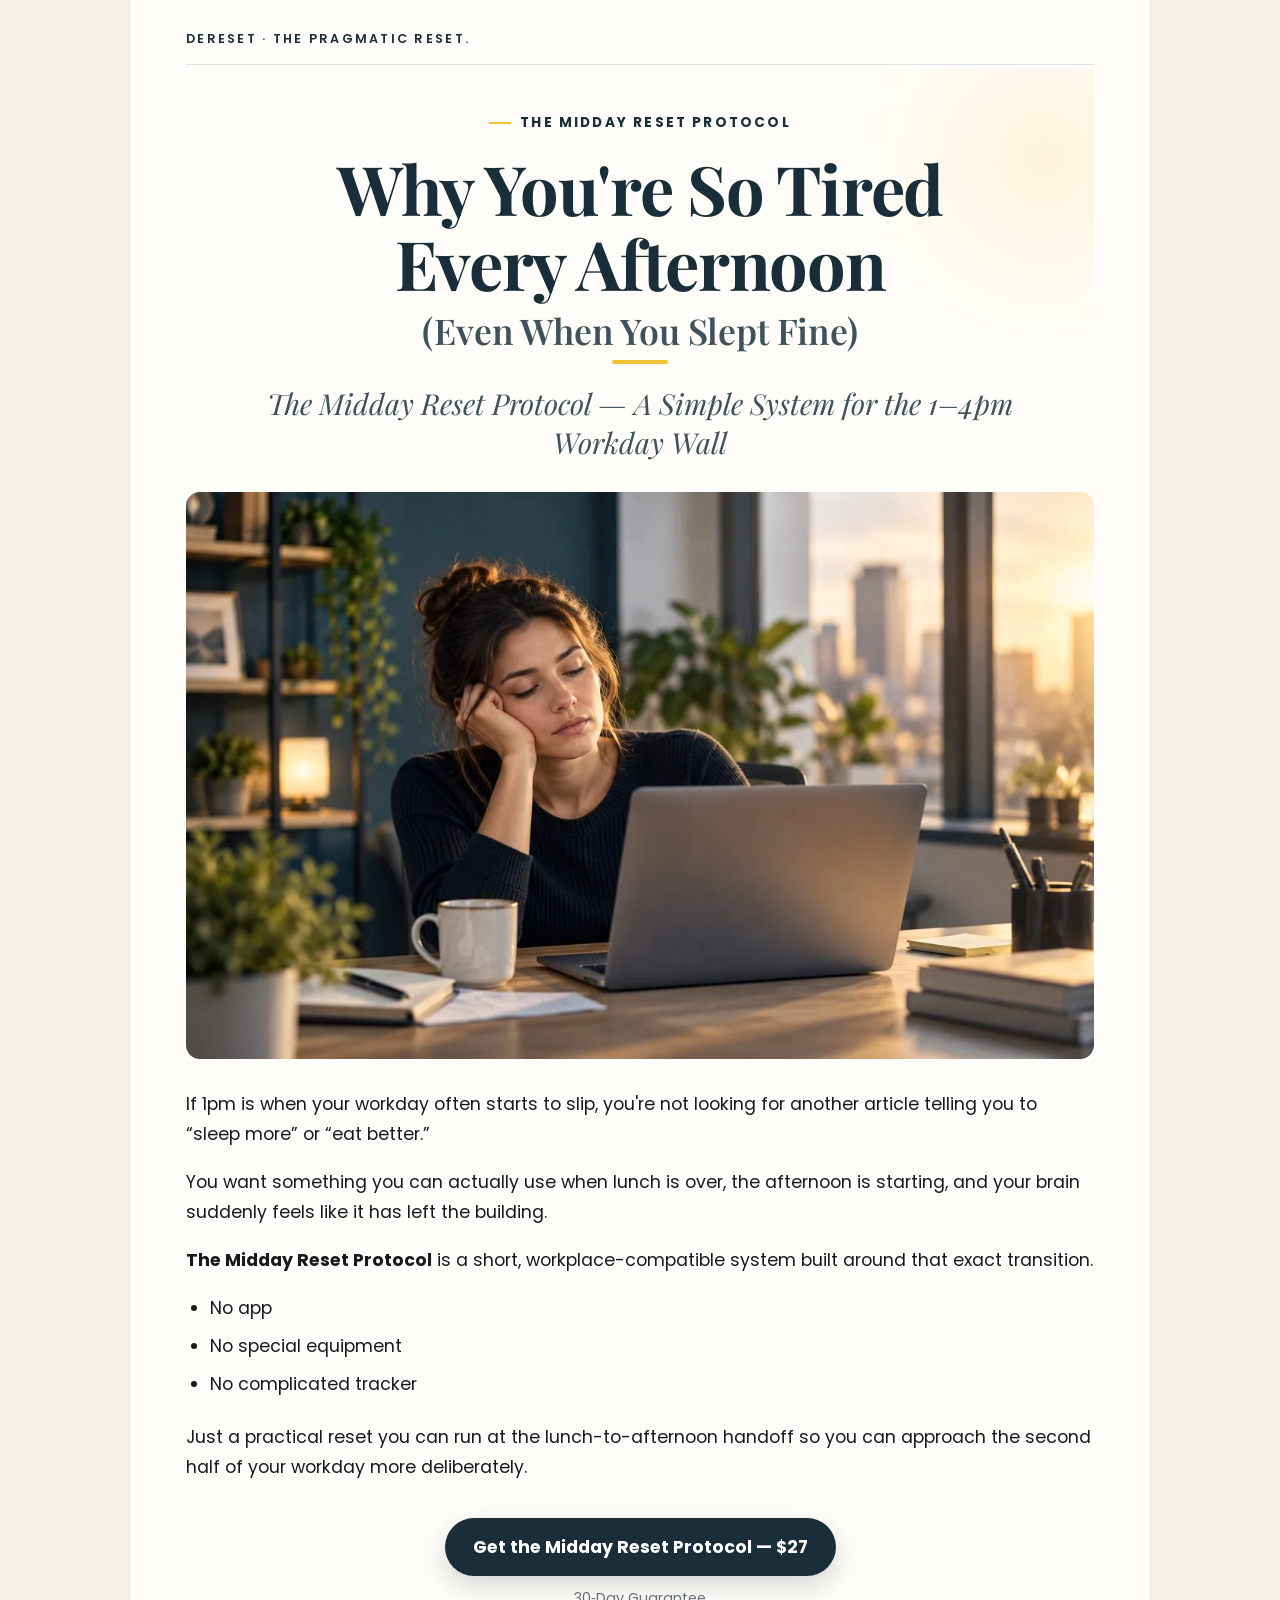
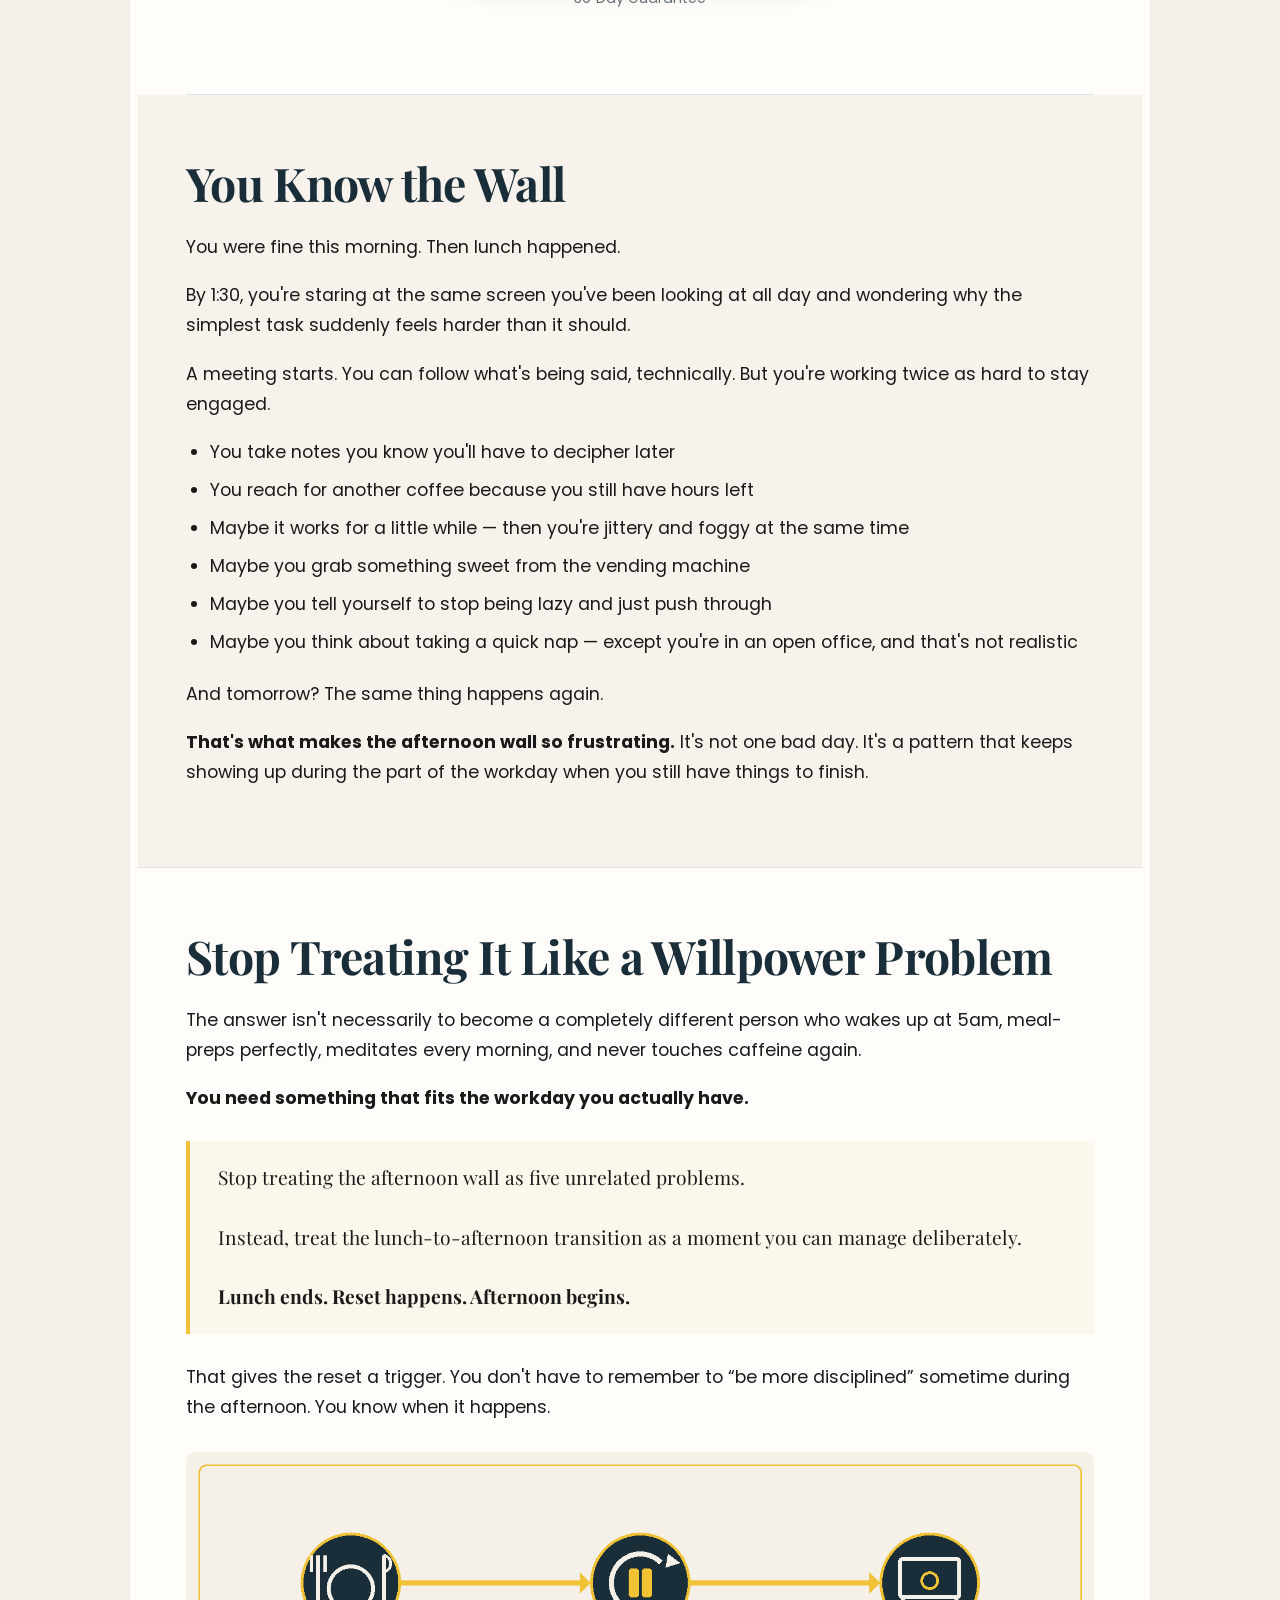
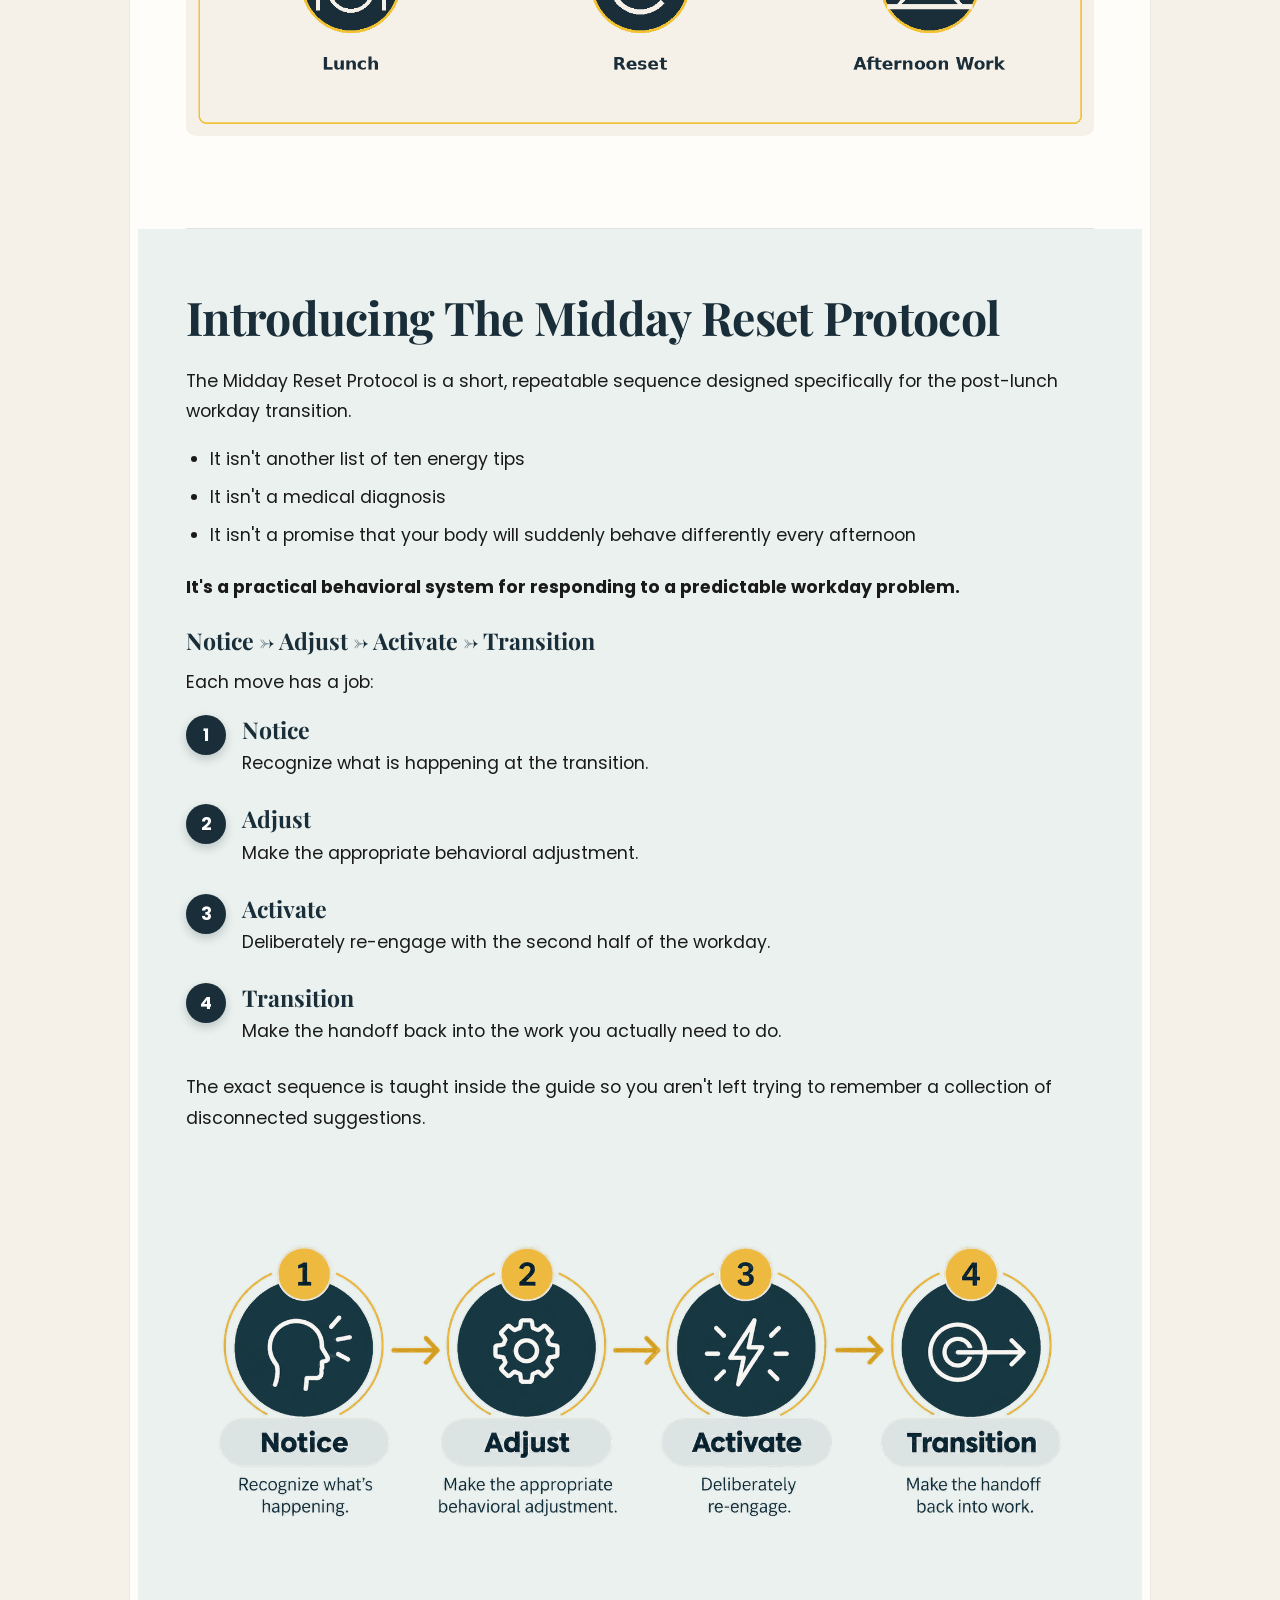
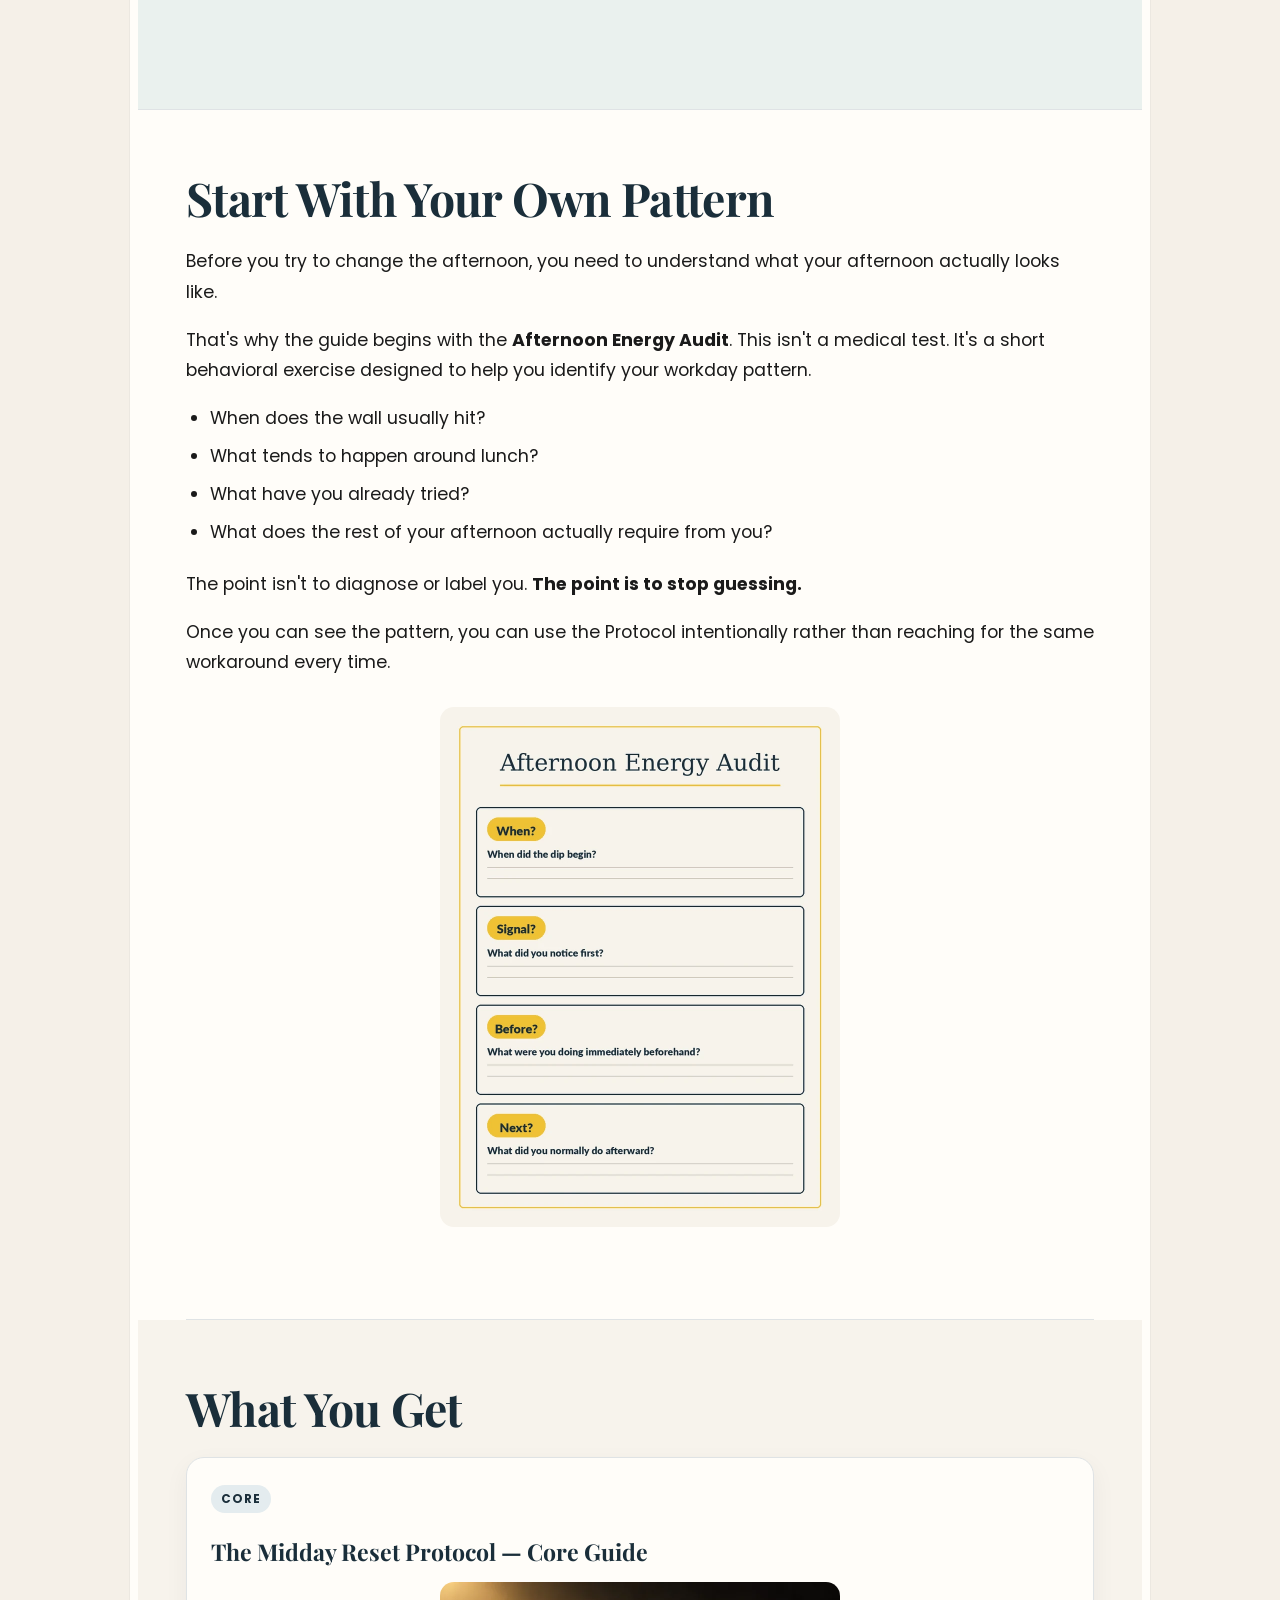
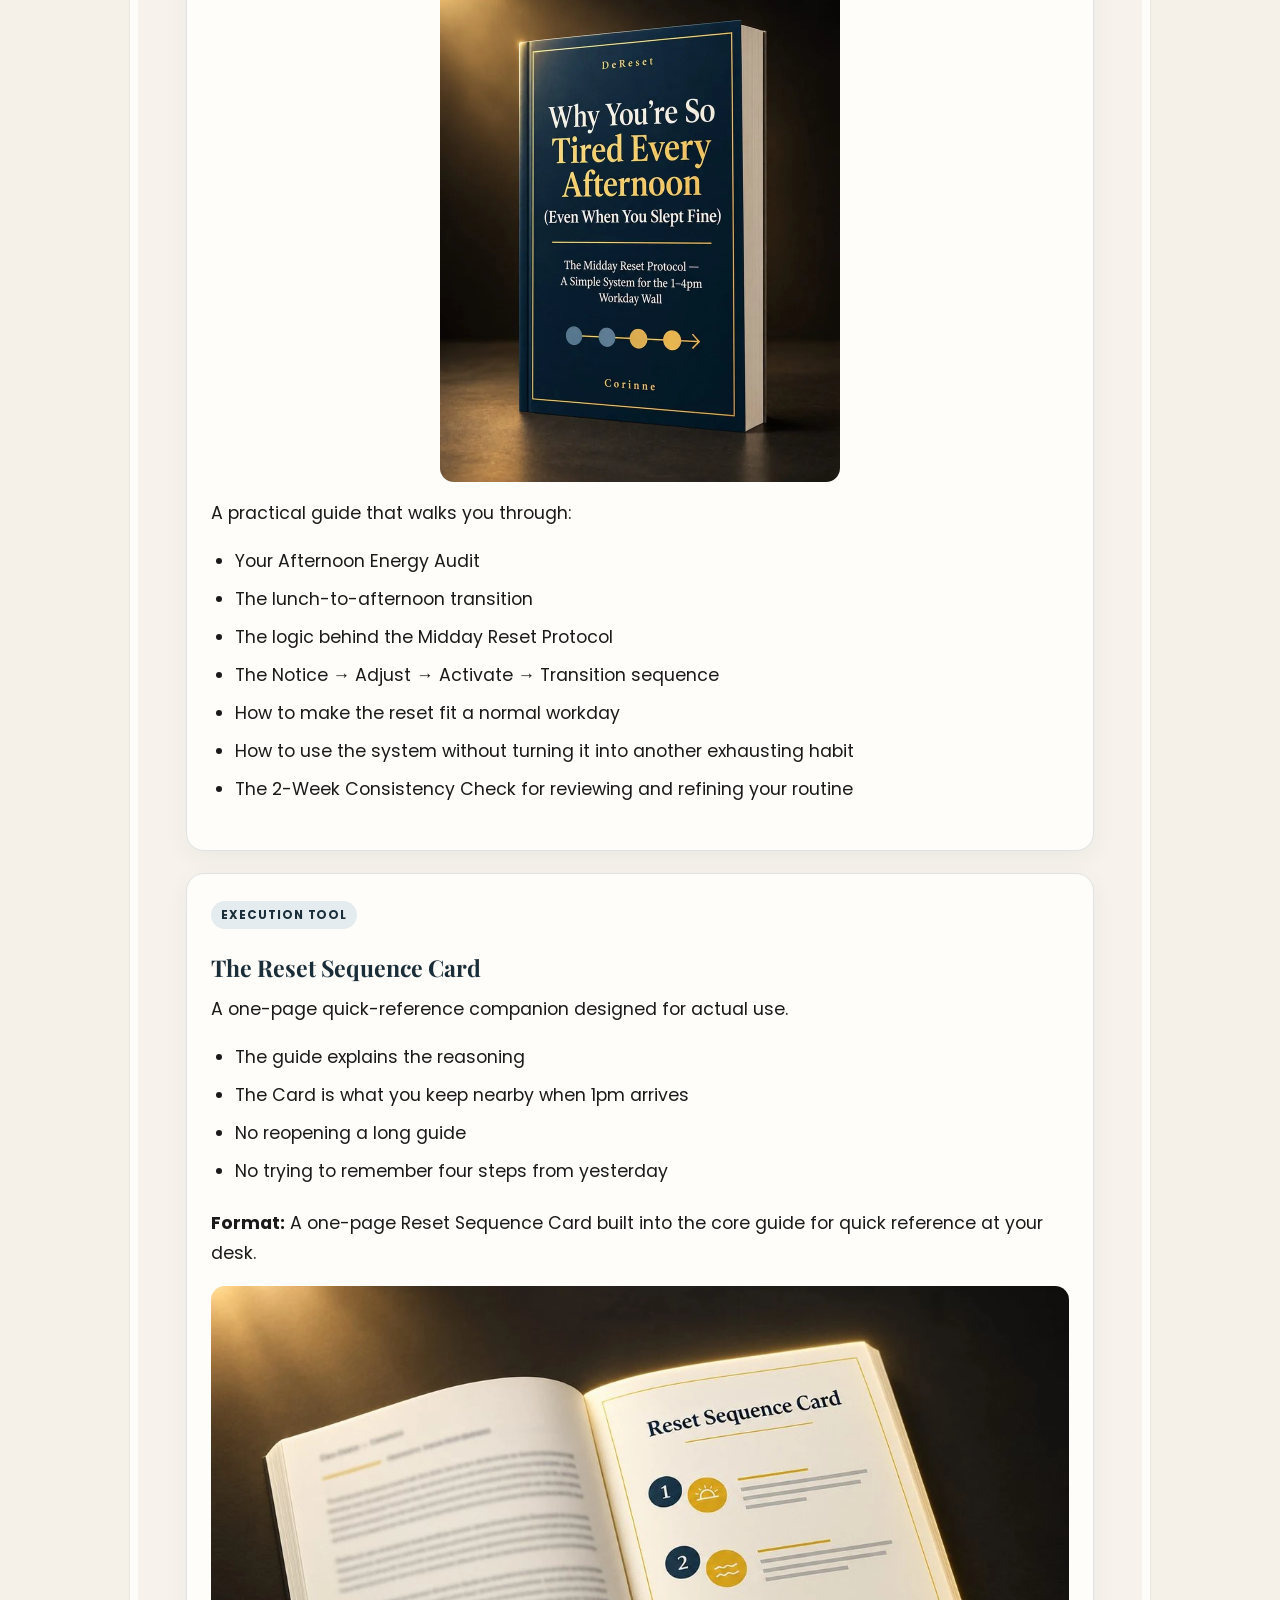
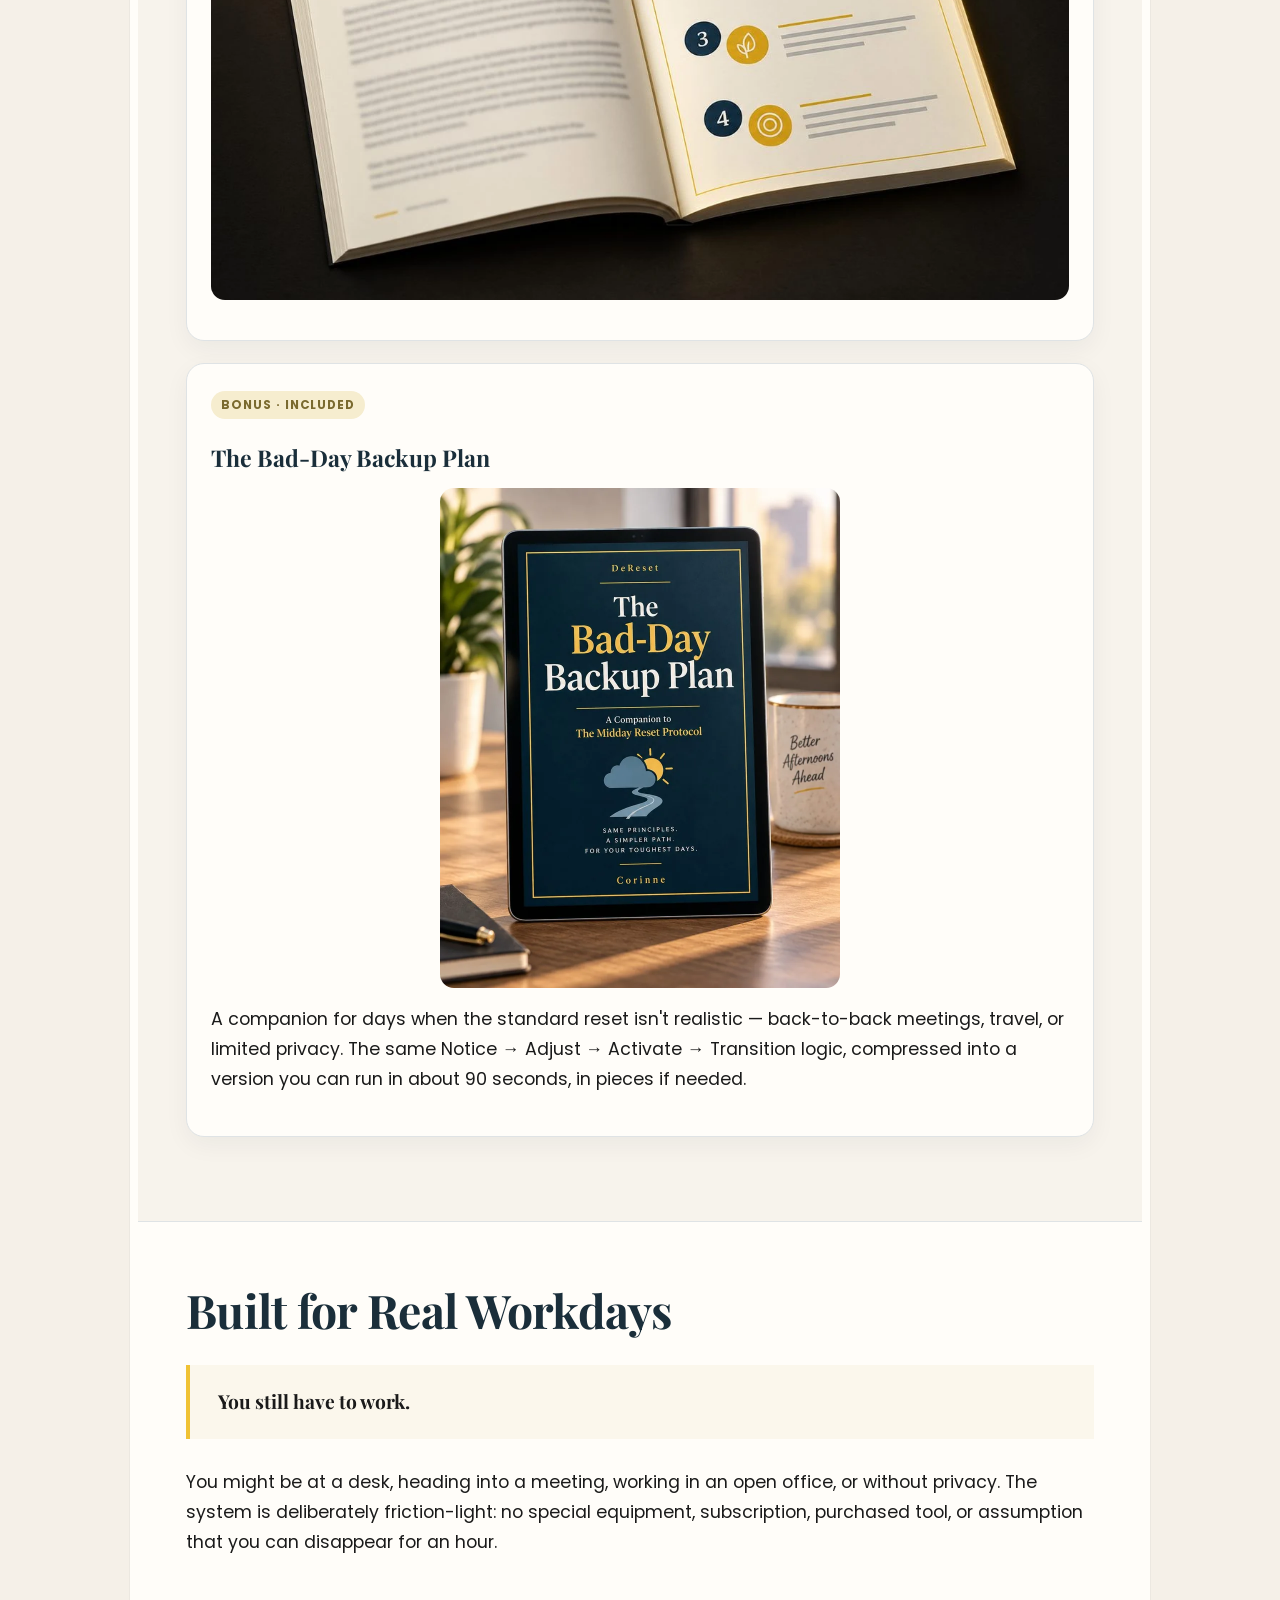
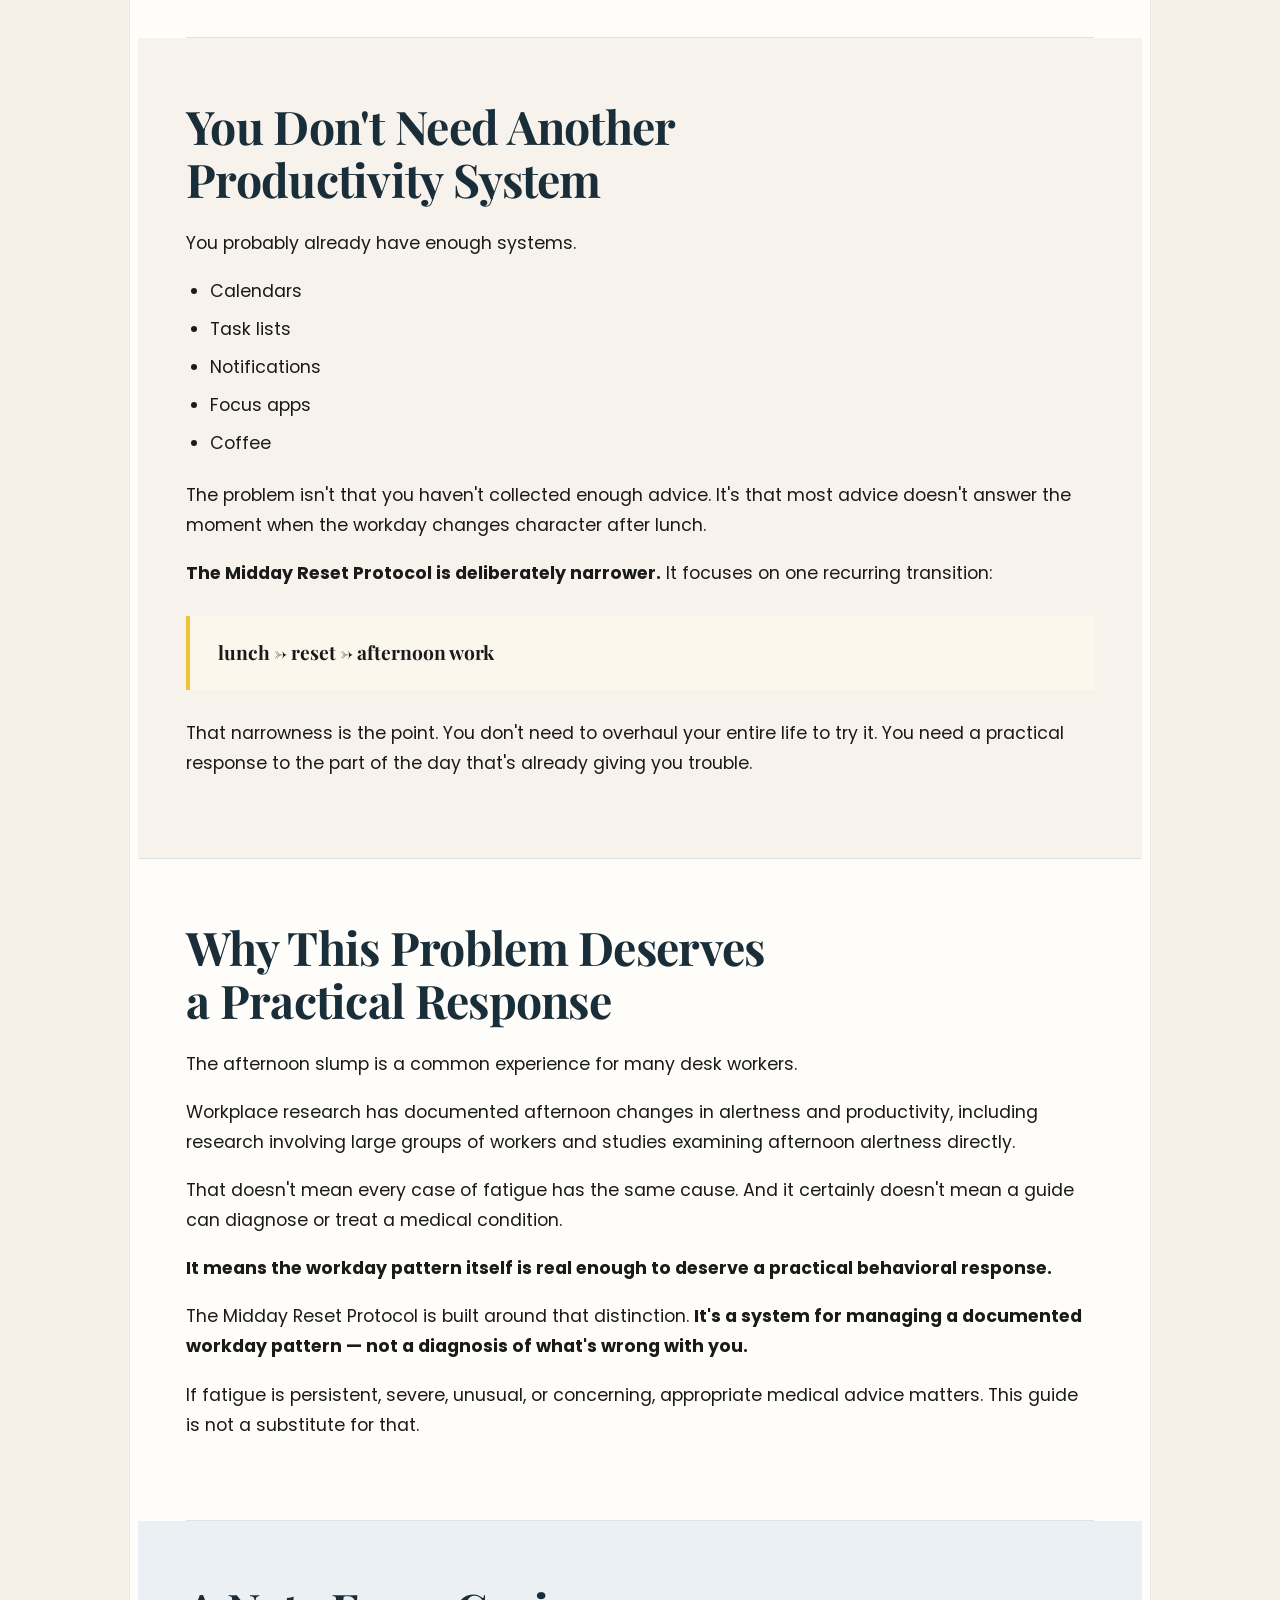
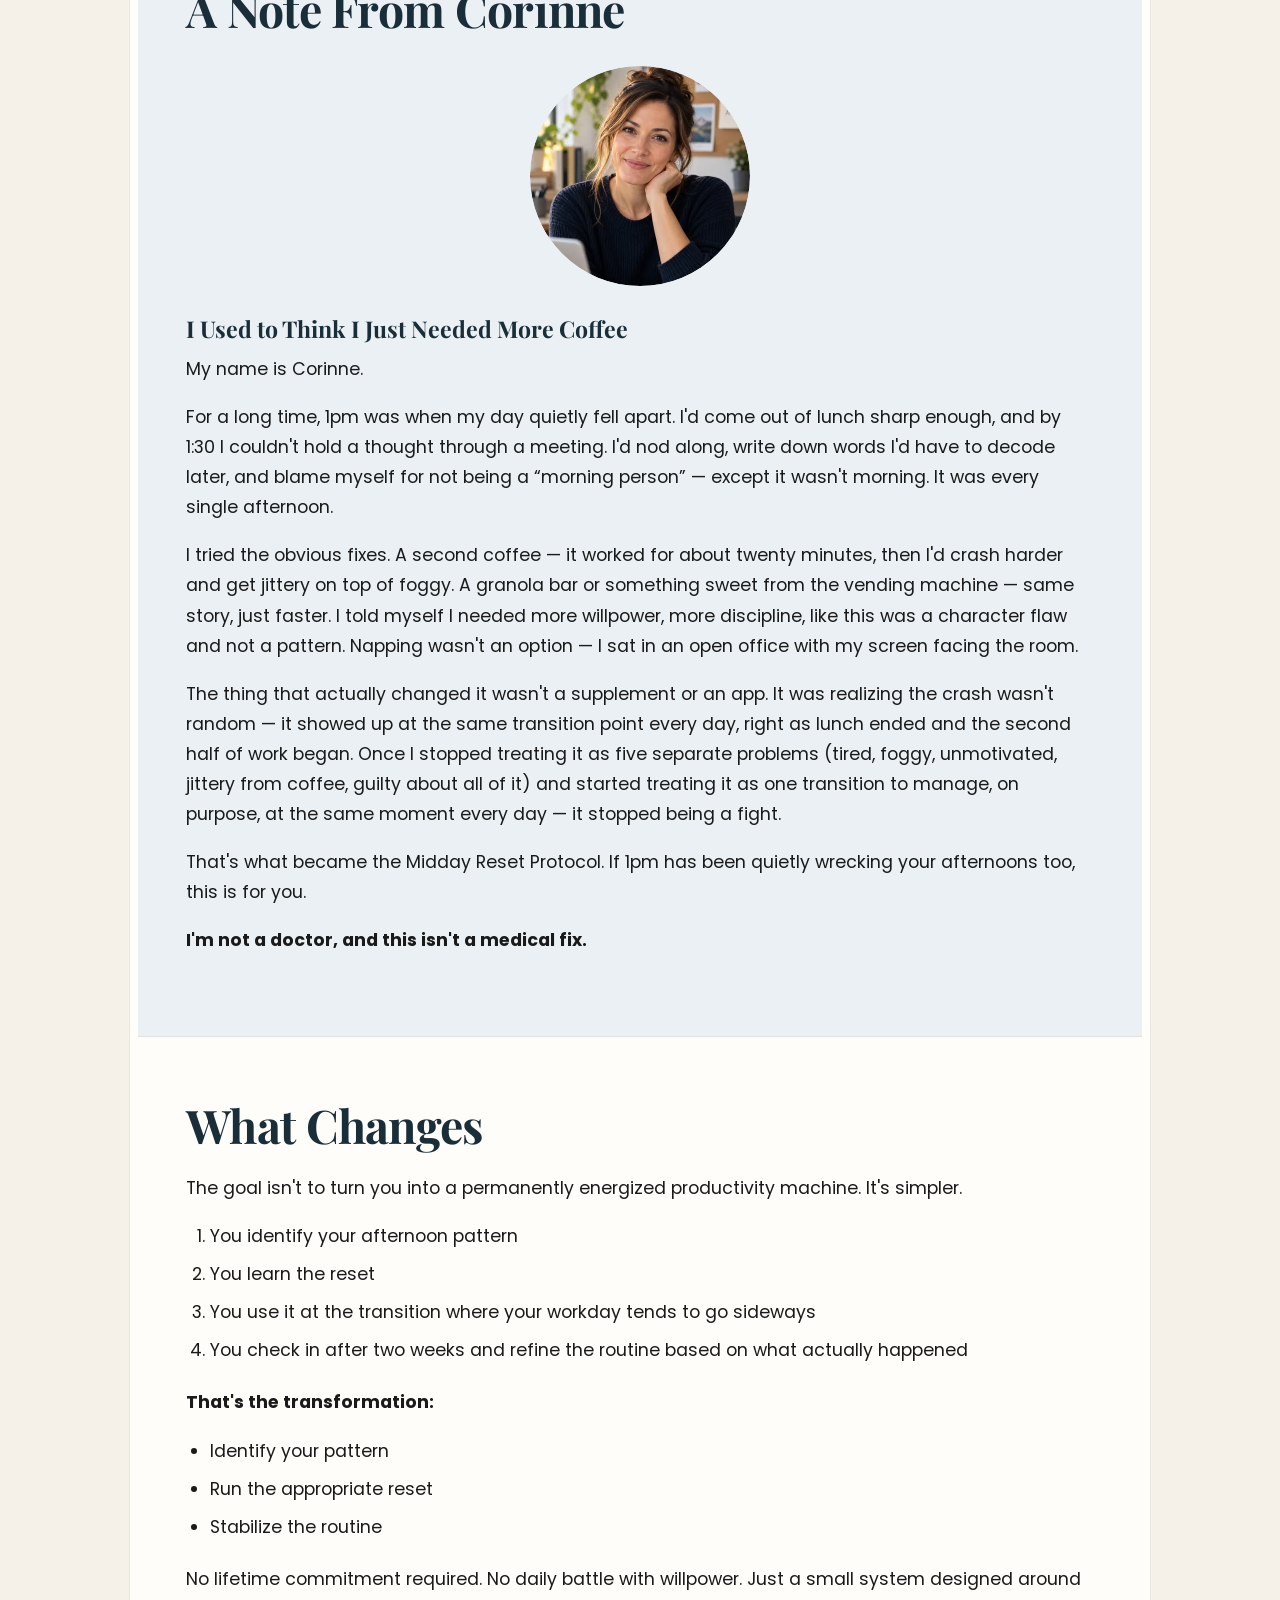
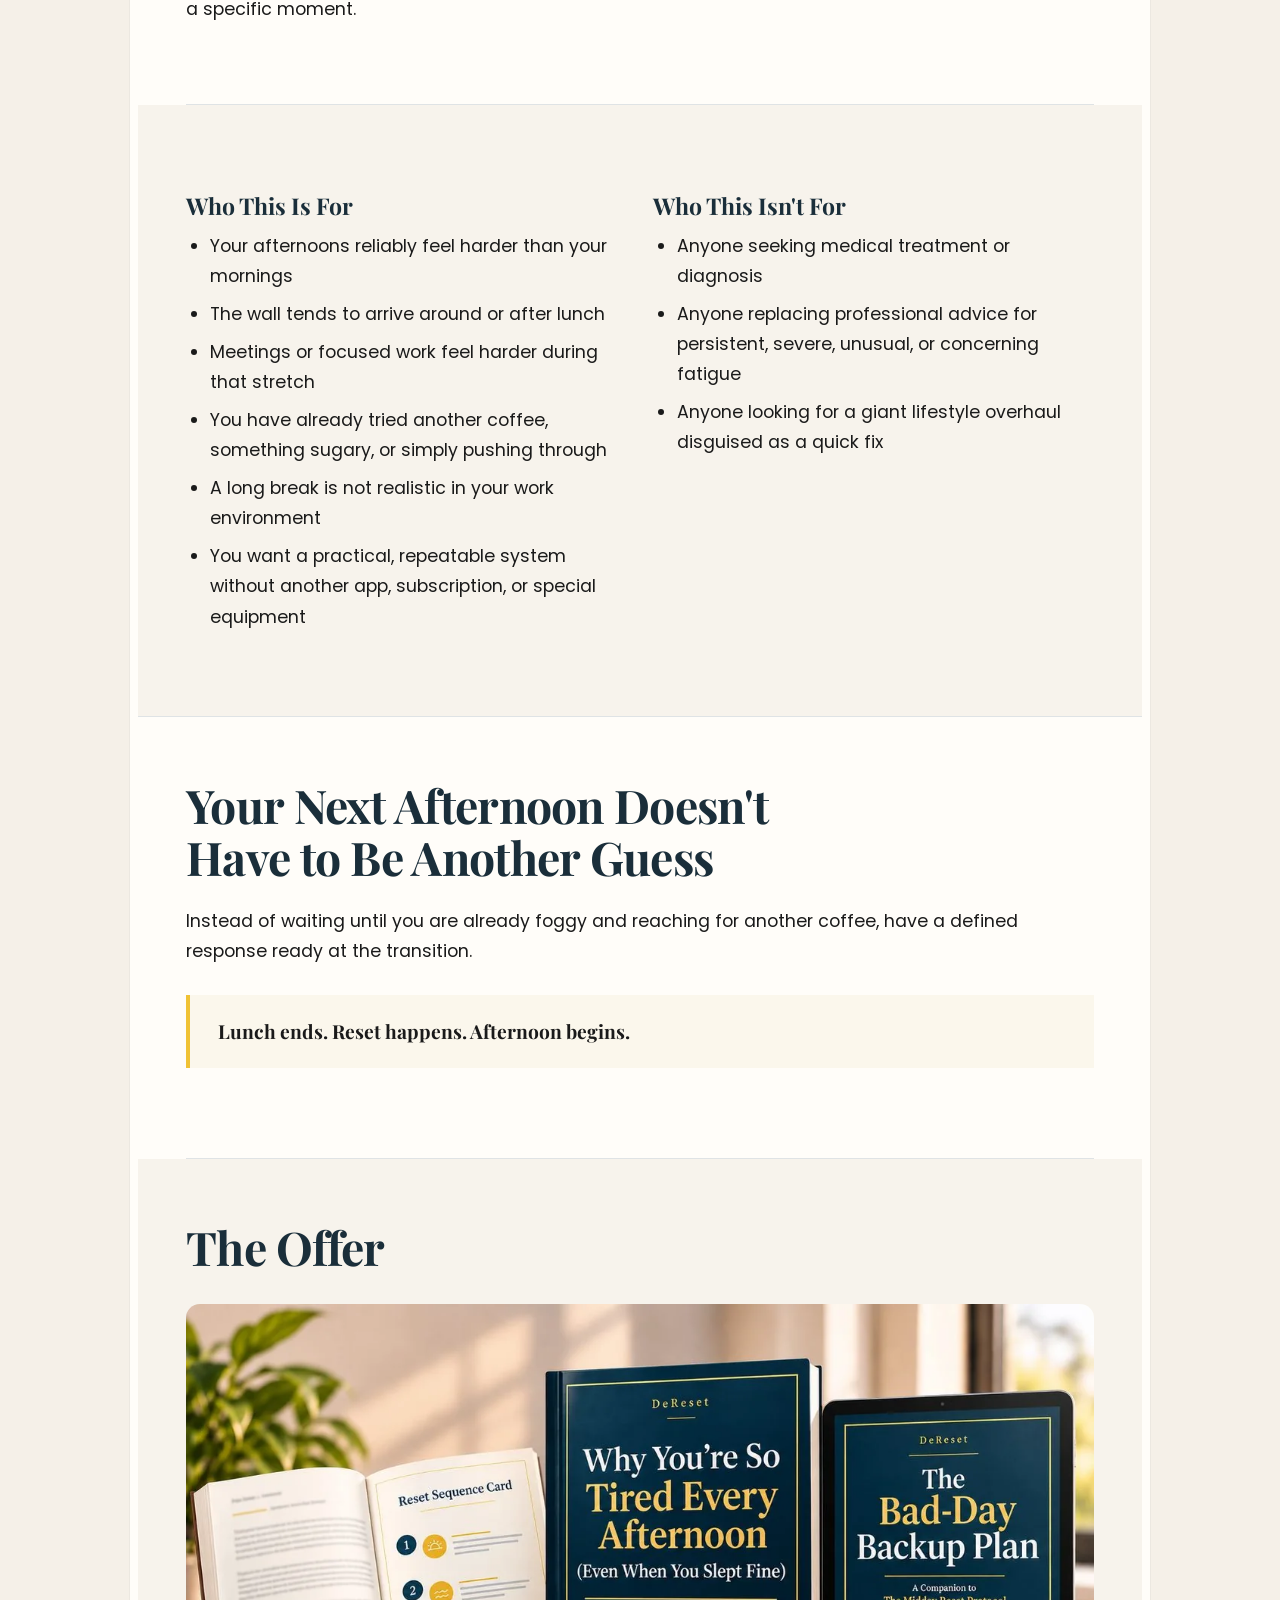
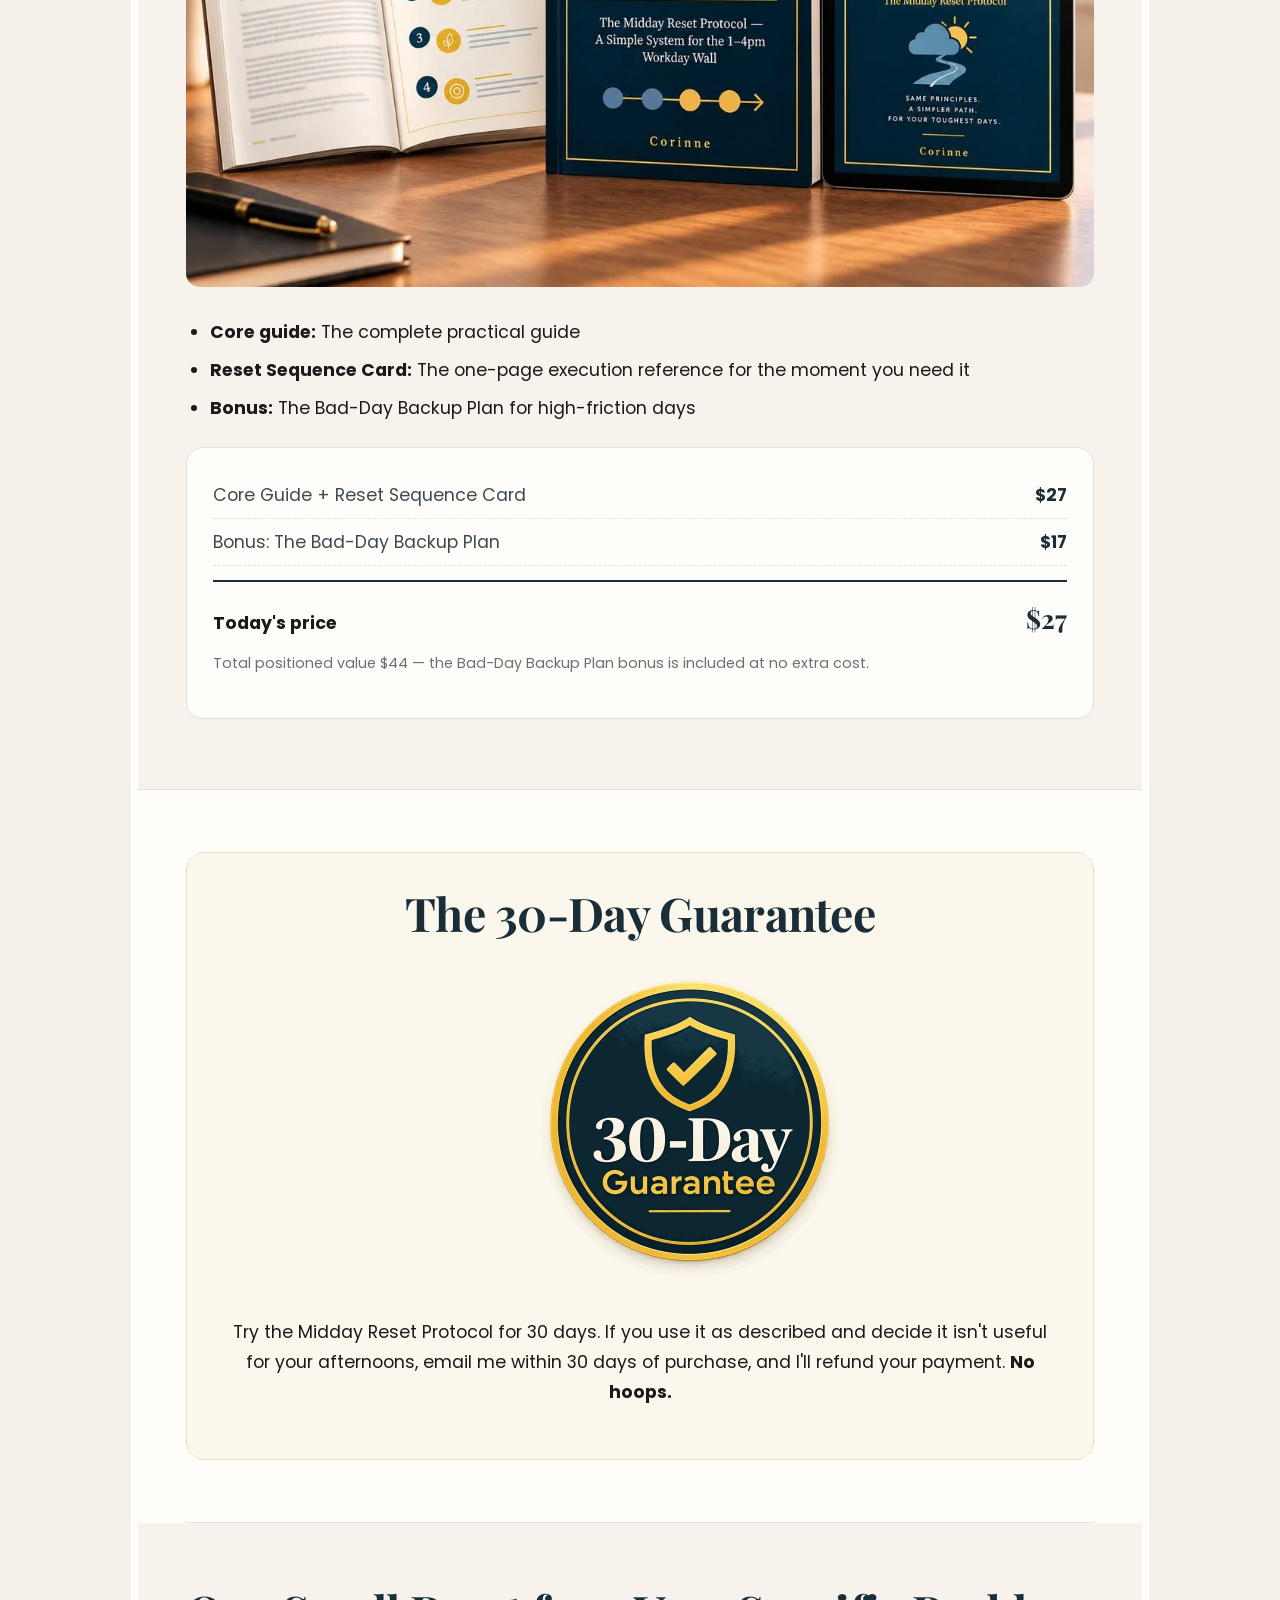
==== commit 61d2c2f7: "Add files via upload" ====
--- a/index.html
+++ b/index.html
@@ -24,7 +24,7 @@
   </div>
 
   <figure>
-    <img src="assets/va3-001-hero-wall-moment.jpg" alt="A person at their desk in the early afternoon, resting their head on their hand, visibly worn out in front of their laptop." width="1200" height="750" loading="eager">
+    <img src="assets/va3-001-hero-wall-moment.webp" alt="A person at their desk in the early afternoon, resting their head on their hand, visibly worn out in front of their laptop." width="1200" height="750" loading="eager">
   </figure>
 
   <p>If 1pm is when your workday often starts to slip, you're not looking for another article telling you to &ldquo;sleep more&rdquo; or &ldquo;eat better.&rdquo;</p>
@@ -72,7 +72,7 @@
   <p>That gives the reset a trigger. You don't have to remember to &ldquo;be more disciplined&rdquo; sometime during the afternoon. You know when it happens.</p>
 
   <figure class="plain">
-    <img src="assets/va3-007-transition-motif.png" alt="A simple three-step motif: Lunch, then Reset, then Afternoon Work, connected by arrows." width="1600" height="500" loading="lazy">
+    <img src="assets/va3-007-transition-motif.webp" alt="A simple three-step motif: Lunch, then Reset, then Afternoon Work, connected by arrows." width="1600" height="500" loading="lazy">
   </figure>
 </section>
 
@@ -108,7 +108,7 @@
   <p>The exact sequence is taught inside the guide so you aren't left trying to remember a collection of disconnected suggestions.</p>
 
   <figure class="plain">
-    <img src="assets/va3-002-mechanism-diagram.png" alt="Diagram of the four-step Notice, Adjust, Activate, Transition sequence, numbered 1 through 4 with icons." width="1600" height="800" loading="lazy">
+    <img src="assets/va3-002-mechanism-diagram.webp" alt="Diagram of the four-step Notice, Adjust, Activate, Transition sequence, numbered 1 through 4 with icons." width="1600" height="800" loading="lazy">
   </figure>
 </section>
 
@@ -126,7 +126,7 @@
   <p>Once you can see the pattern, you can use the Protocol intentionally rather than reaching for the same workaround every time.</p>
 
   <figure class="qa-fig-narrow">
-    <img src="assets/va3-006-audit-preview.png" alt="Preview of the Afternoon Energy Audit worksheet, with four short prompts: When, Signal, Before, and Next." width="1000" height="1300" loading="lazy">
+    <img src="assets/va3-006-audit-preview.webp" alt="Preview of the Afternoon Energy Audit worksheet, with four short prompts: When, Signal, Before, and Next." width="1000" height="1300" loading="lazy">
   </figure>
 </section>
 
@@ -137,7 +137,7 @@
     <span class="tag">Core</span>
     <h3>The Midday Reset Protocol — Core Guide</h3>
     <figure class="qa-fig-narrow">
-      <img src="assets/va3-003-core-guide-mockup.jpg" alt="Mockup of the Midday Reset Protocol core guide cover." width="1200" height="1500" loading="lazy">
+      <img src="assets/va3-003-core-guide-mockup.webp" alt="Mockup of the Midday Reset Protocol core guide cover." width="1200" height="1500" loading="lazy">
     </figure>
     <p>A practical guide that walks you through:</p>
     <ul>
@@ -163,7 +163,7 @@
     </ul>
     <p><strong>Format:</strong> A one-page Reset Sequence Card built into the core guide for quick reference at your desk.</p>
     <figure>
-      <img src="assets/va3-004-reset-sequence-card-spread.jpg" alt="The guide opened to the Reset Sequence Card page, showing the four numbered steps." width="1400" height="1000" loading="lazy">
+      <img src="assets/va3-004-reset-sequence-card-spread.webp" alt="The guide opened to the Reset Sequence Card page, showing the four numbered steps." width="1400" height="1000" loading="lazy">
     </figure>
   </div>
 
@@ -171,7 +171,7 @@
     <span class="tag bonus">Bonus · Included</span>
     <h3>The Bad-Day Backup Plan</h3>
     <figure class="qa-fig-narrow">
-      <img src="assets/va3-010-bad-day-backup-plan-mockup.jpg" alt="Mockup of The Bad-Day Backup Plan bonus guide cover." width="1200" height="1500" loading="lazy">
+      <img src="assets/va3-010-bad-day-backup-plan-mockup.webp" alt="Mockup of The Bad-Day Backup Plan bonus guide cover." width="1200" height="1500" loading="lazy">
     </figure>
     <p>A companion for days when the standard reset isn't realistic — back-to-back meetings, travel, or limited privacy. The same Notice &rarr; Adjust &rarr; Activate &rarr; Transition logic, compressed into a version you can run in about 90 seconds, in pieces if needed.</p>
   </div>
@@ -212,7 +212,7 @@
 <section id="creator-story" class="tone-blue">
   <h2>A Note From Corinne</h2>
   <figure class="qa-fig-avatar">
-    <img src="assets/va3-008-creator-photo-corinne.jpg" alt="Photo of Corinne, the creator of the Midday Reset Protocol, smiling at her desk." width="800" height="800" class="qa-round" loading="lazy">
+    <img src="assets/va3-008-creator-photo-corinne.webp" alt="Photo of Corinne, the creator of the Midday Reset Protocol, smiling at her desk." width="800" height="800" class="qa-round" loading="lazy">
   </figure>
   <h3>I Used to Think I Just Needed More Coffee</h3>
   <p>My name is Corinne.</p>
@@ -274,7 +274,7 @@
 <section id="offer-stack" class="alt">
   <h2>The Offer</h2>
   <figure>
-    <img src="assets/va3-011-bundle-composite.jpg" alt="The Midday Reset Protocol core guide and The Bad-Day Backup Plan bonus guide shown together." width="1400" height="900" loading="lazy">
+    <img src="assets/va3-011-bundle-composite.webp" alt="The Midday Reset Protocol core guide and The Bad-Day Backup Plan bonus guide shown together." width="1400" height="900" loading="lazy">
   </figure>
   <ul class="offer-list">
     <li><strong>Core guide:</strong> The complete practical guide</li>
@@ -295,7 +295,7 @@
     <h2>The 30-Day Guarantee</h2>
 
     <div class="badge-fig">
-      <img src="assets/va3-009-guarantee-seal.png" alt="30-Day Guarantee seal." width="320" height="320" loading="lazy">
+      <img src="assets/va3-009-guarantee-seal.webp" alt="30-Day Guarantee seal." width="320" height="320" loading="lazy">
     </div>
 
     <p>Try the Midday Reset Protocol for 30 days. If you use it as described and decide it isn't useful for your afternoons, email me within 30 days of purchase, and I'll refund your payment. <strong>No hoops.</strong></p>
@@ -315,7 +315,7 @@
   <p>If the 1&ndash;4pm workday wall has become predictable, your response can be predictable too.</p>
 
   <figure>
-    <img src="assets/va3-011-bundle-composite.jpg" alt="The Midday Reset Protocol core guide and The Bad-Day Backup Plan bonus guide shown together." width="1400" height="900" loading="lazy">
+    <img src="assets/va3-011-bundle-composite.webp" alt="The Midday Reset Protocol core guide and The Bad-Day Backup Plan bonus guide shown together." width="1400" height="900" loading="lazy">
   </figure>
 
   <div class="cta-wrap">
--- a/styles/sales.css
+++ b/styles/sales.css
@@ -415,3 +415,21 @@
 .qa-fig-avatar{max-width:220px !important;margin-left:auto !important;margin-right:auto !important;border-radius:50% !important;overflow:hidden !important}
 .qa-round{border-radius:50% !important}
 .qa-mt8{margin-top:8px !important}
+
+/* ============================================================
+   DESKTOP LAYOUT — platform addition 2026-09-24 (user-approved desktop widening).
+   Applies only at 1280px and above: phones and tablets are unchanged.
+   The page widens and type scales up together, so body lines stay readable.
+   ============================================================ */
+@media (min-width: 1280px) {
+  html { font-size: 17.5px; }
+  .page { max-width: 1020px; }
+  header, main { padding-left: 56px; padding-right: 56px; }
+  .hero-heading { max-width: 820px; }
+  .qa-fig-narrow { max-width: 400px !important; }
+}
+@media (min-width: 1440px) {
+  html { font-size: 19px; }
+  .page { max-width: 1060px; }
+  header, main { padding-left: 64px; padding-right: 64px; }
+}
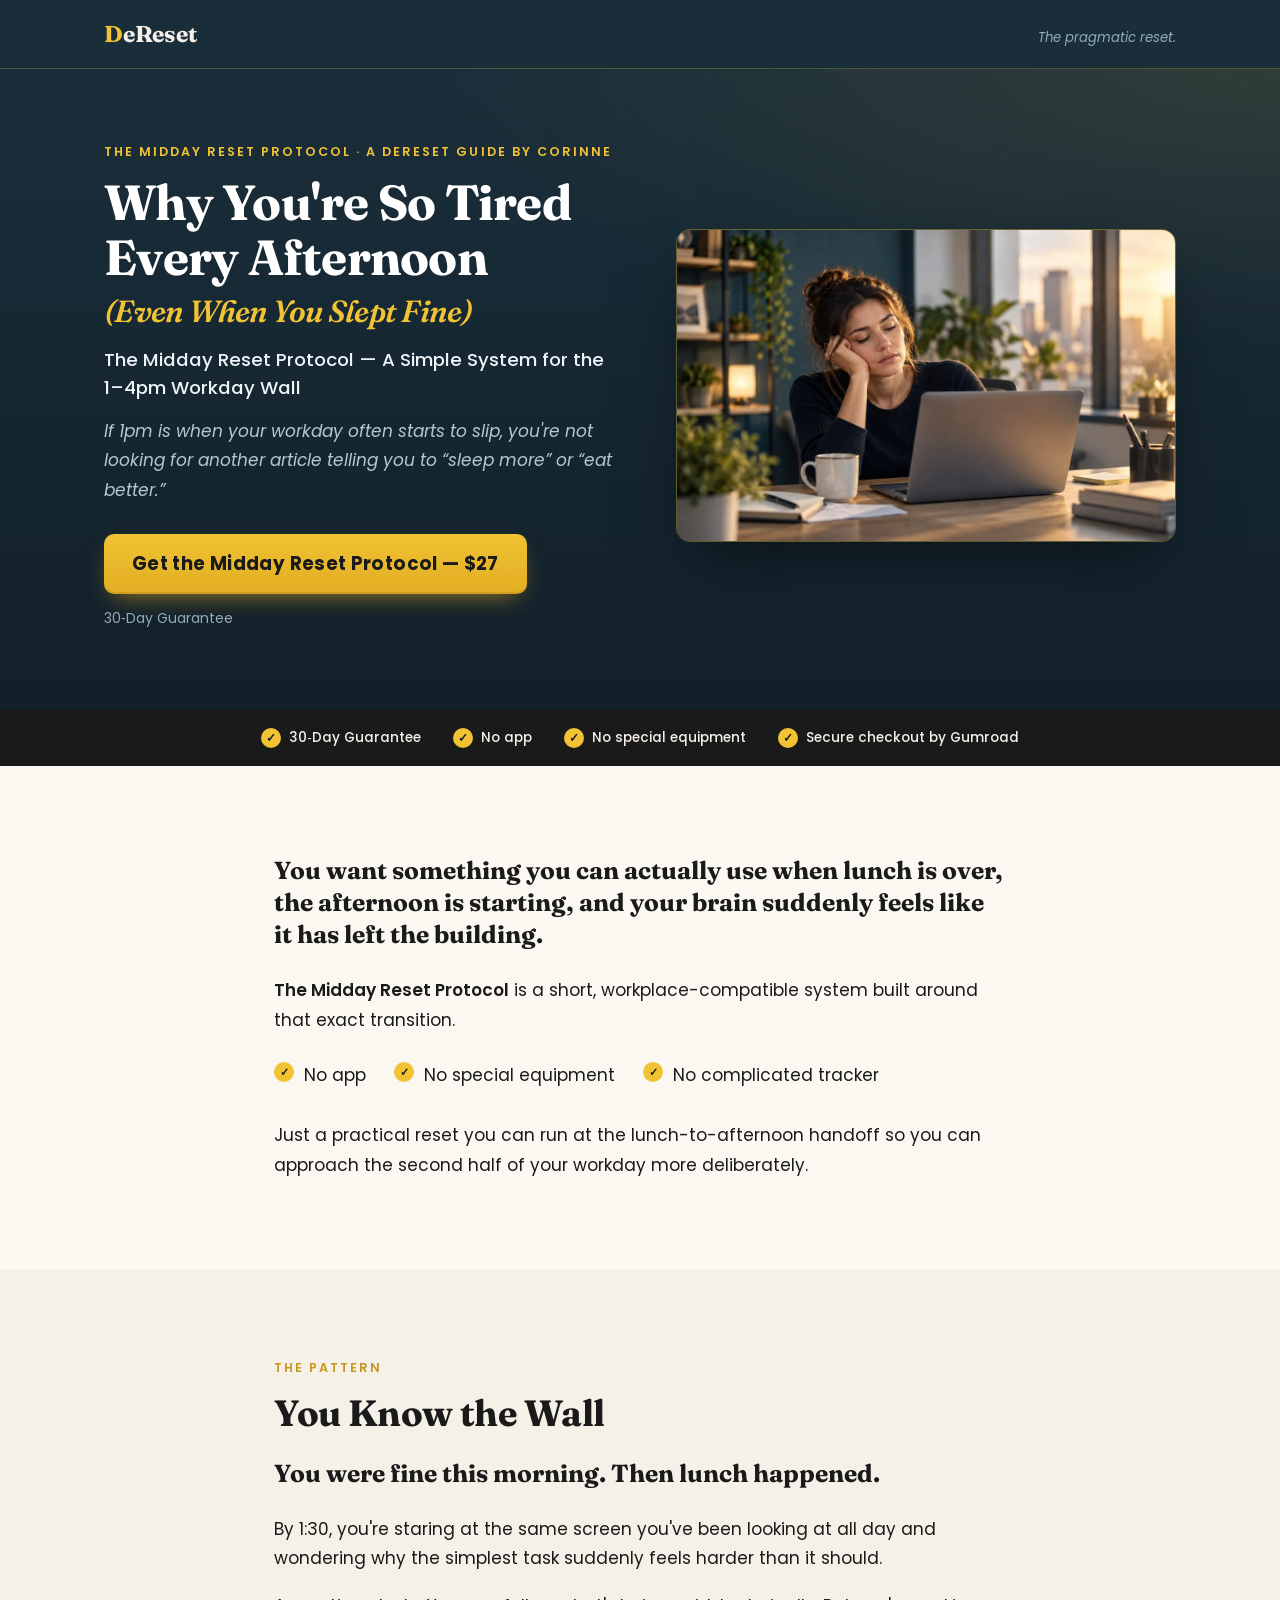
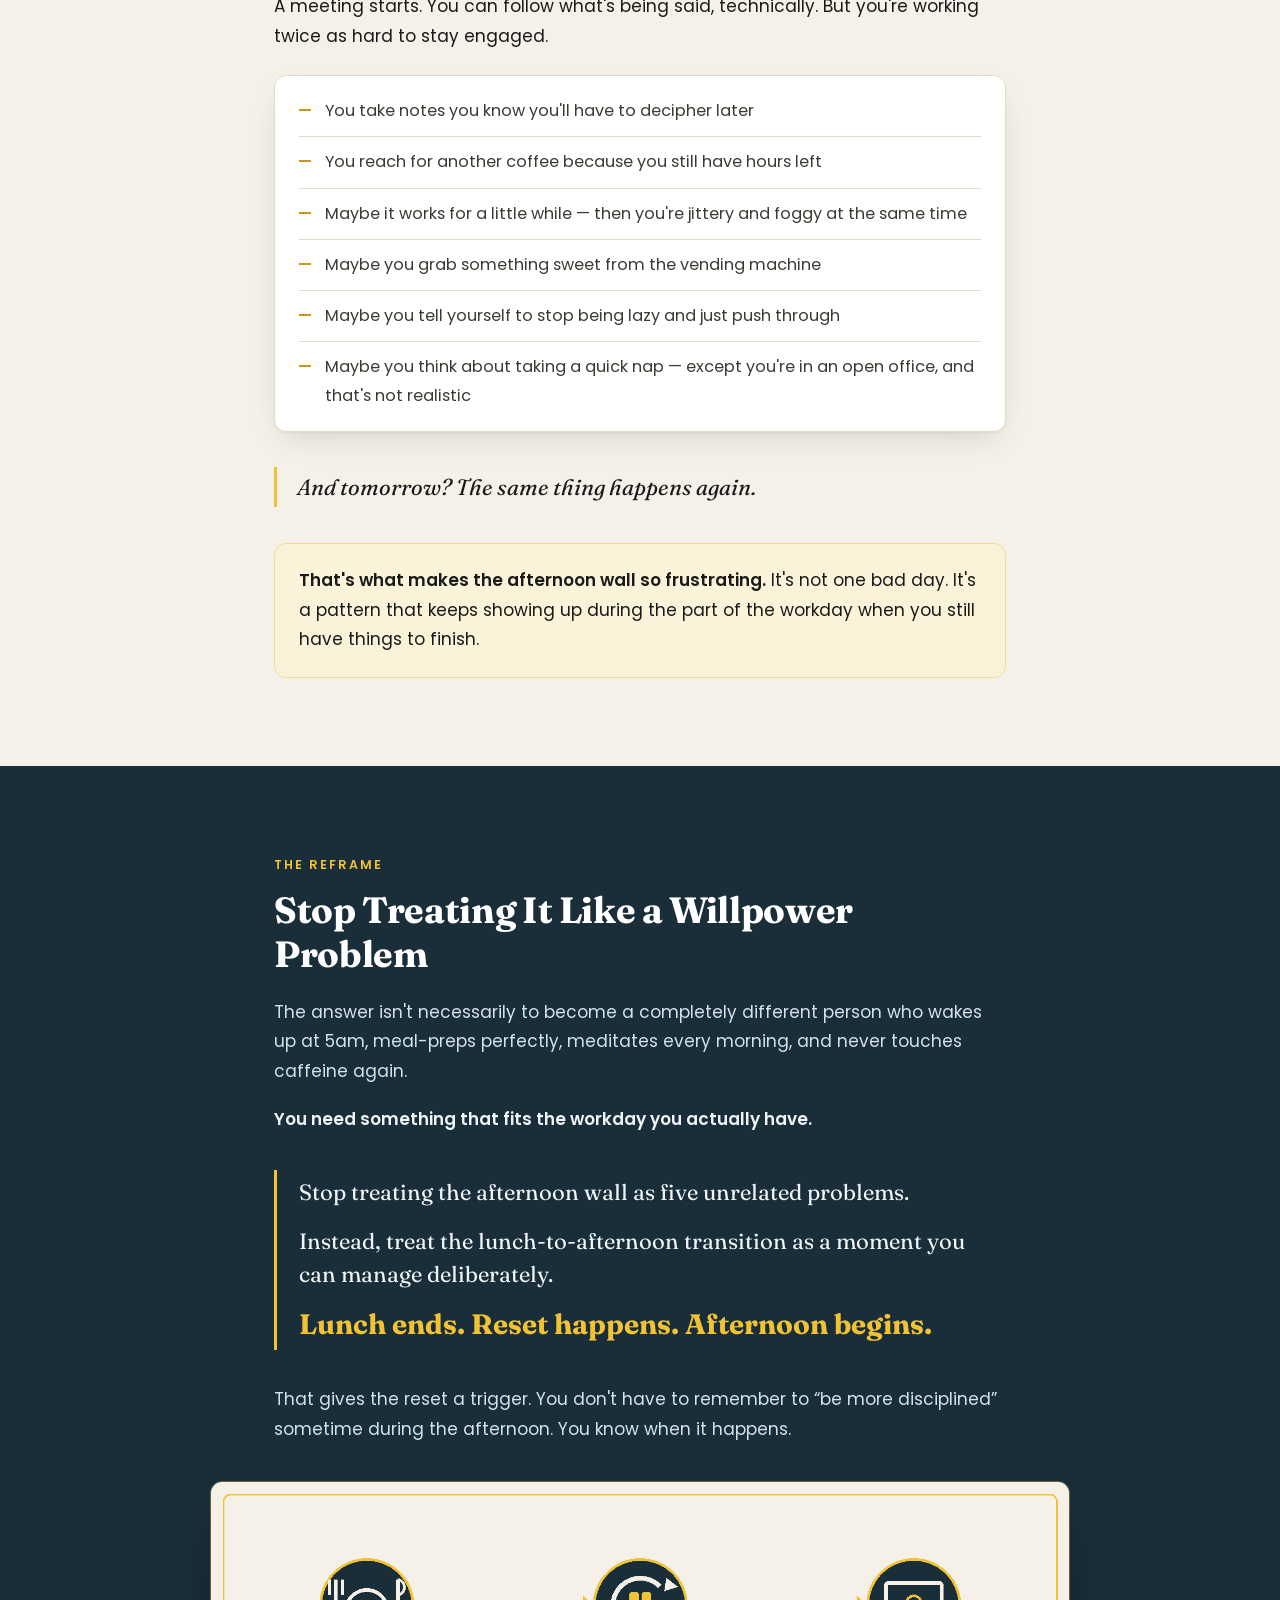
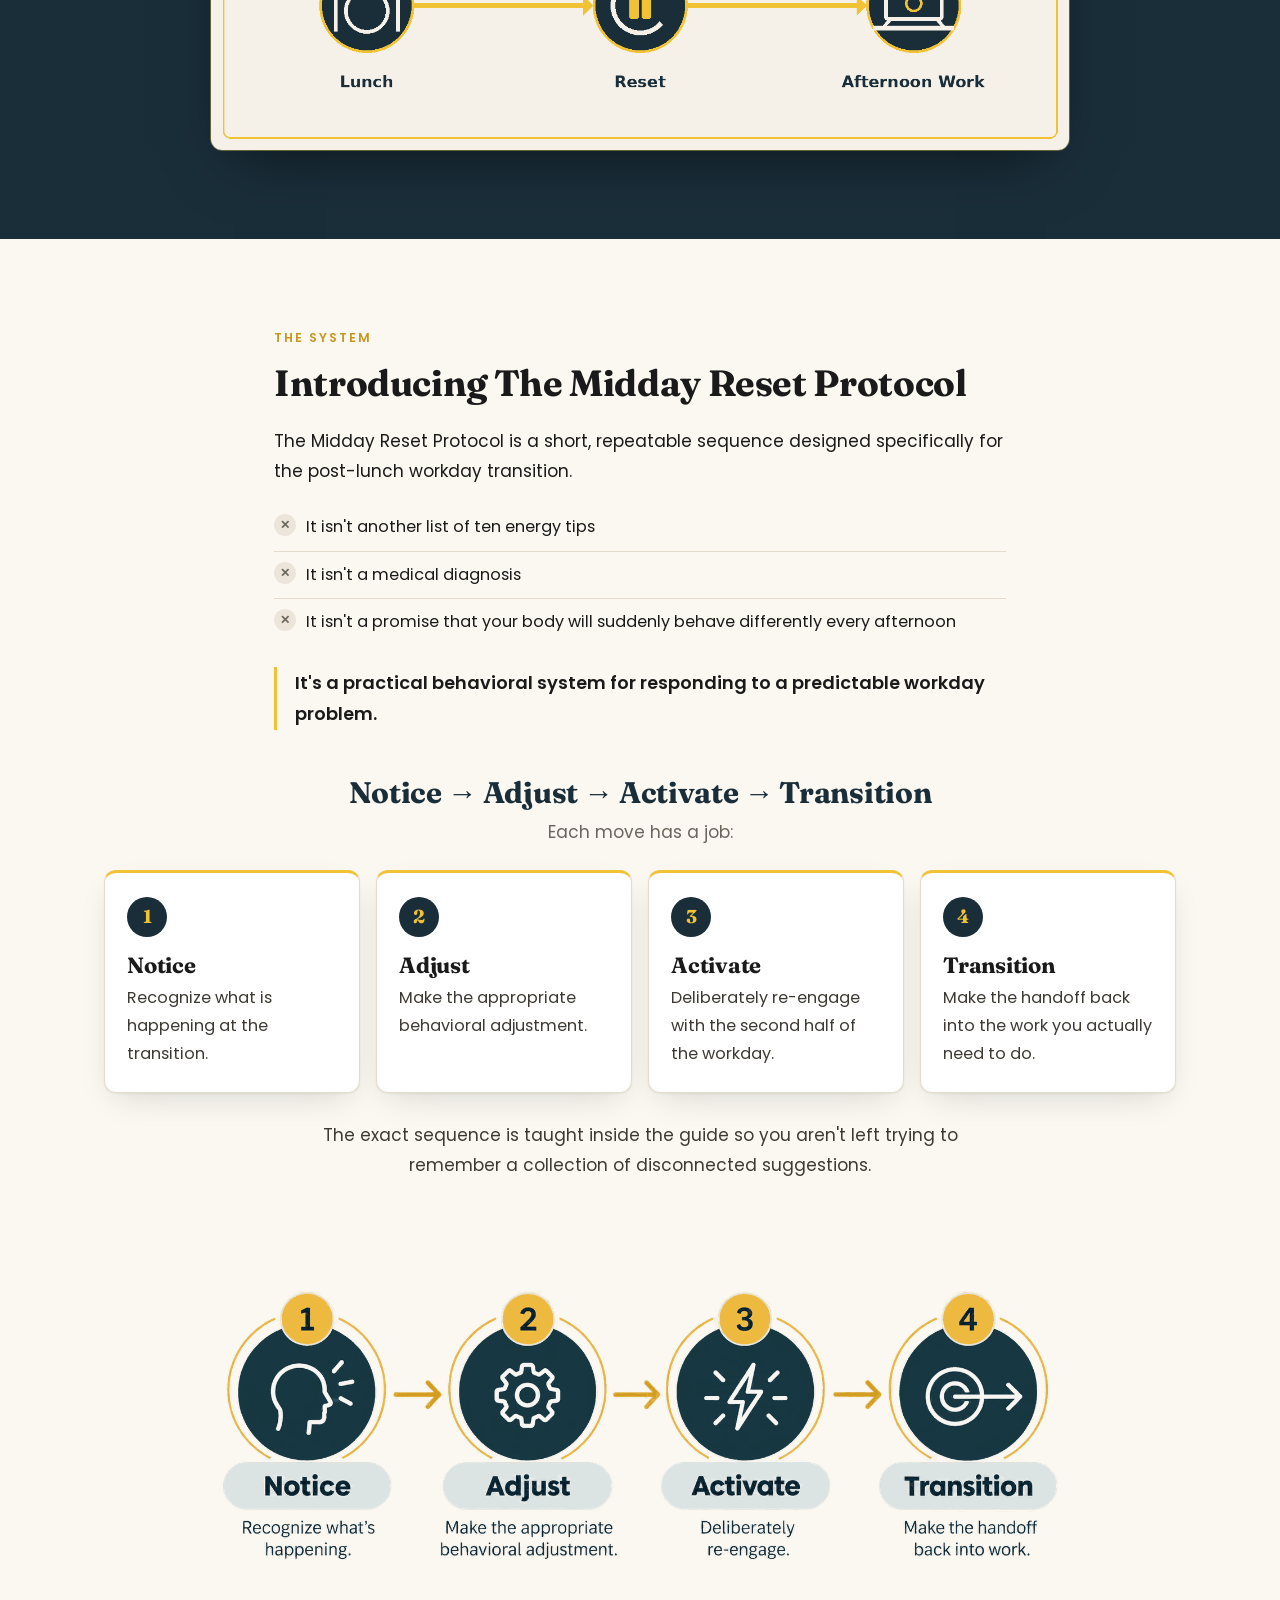
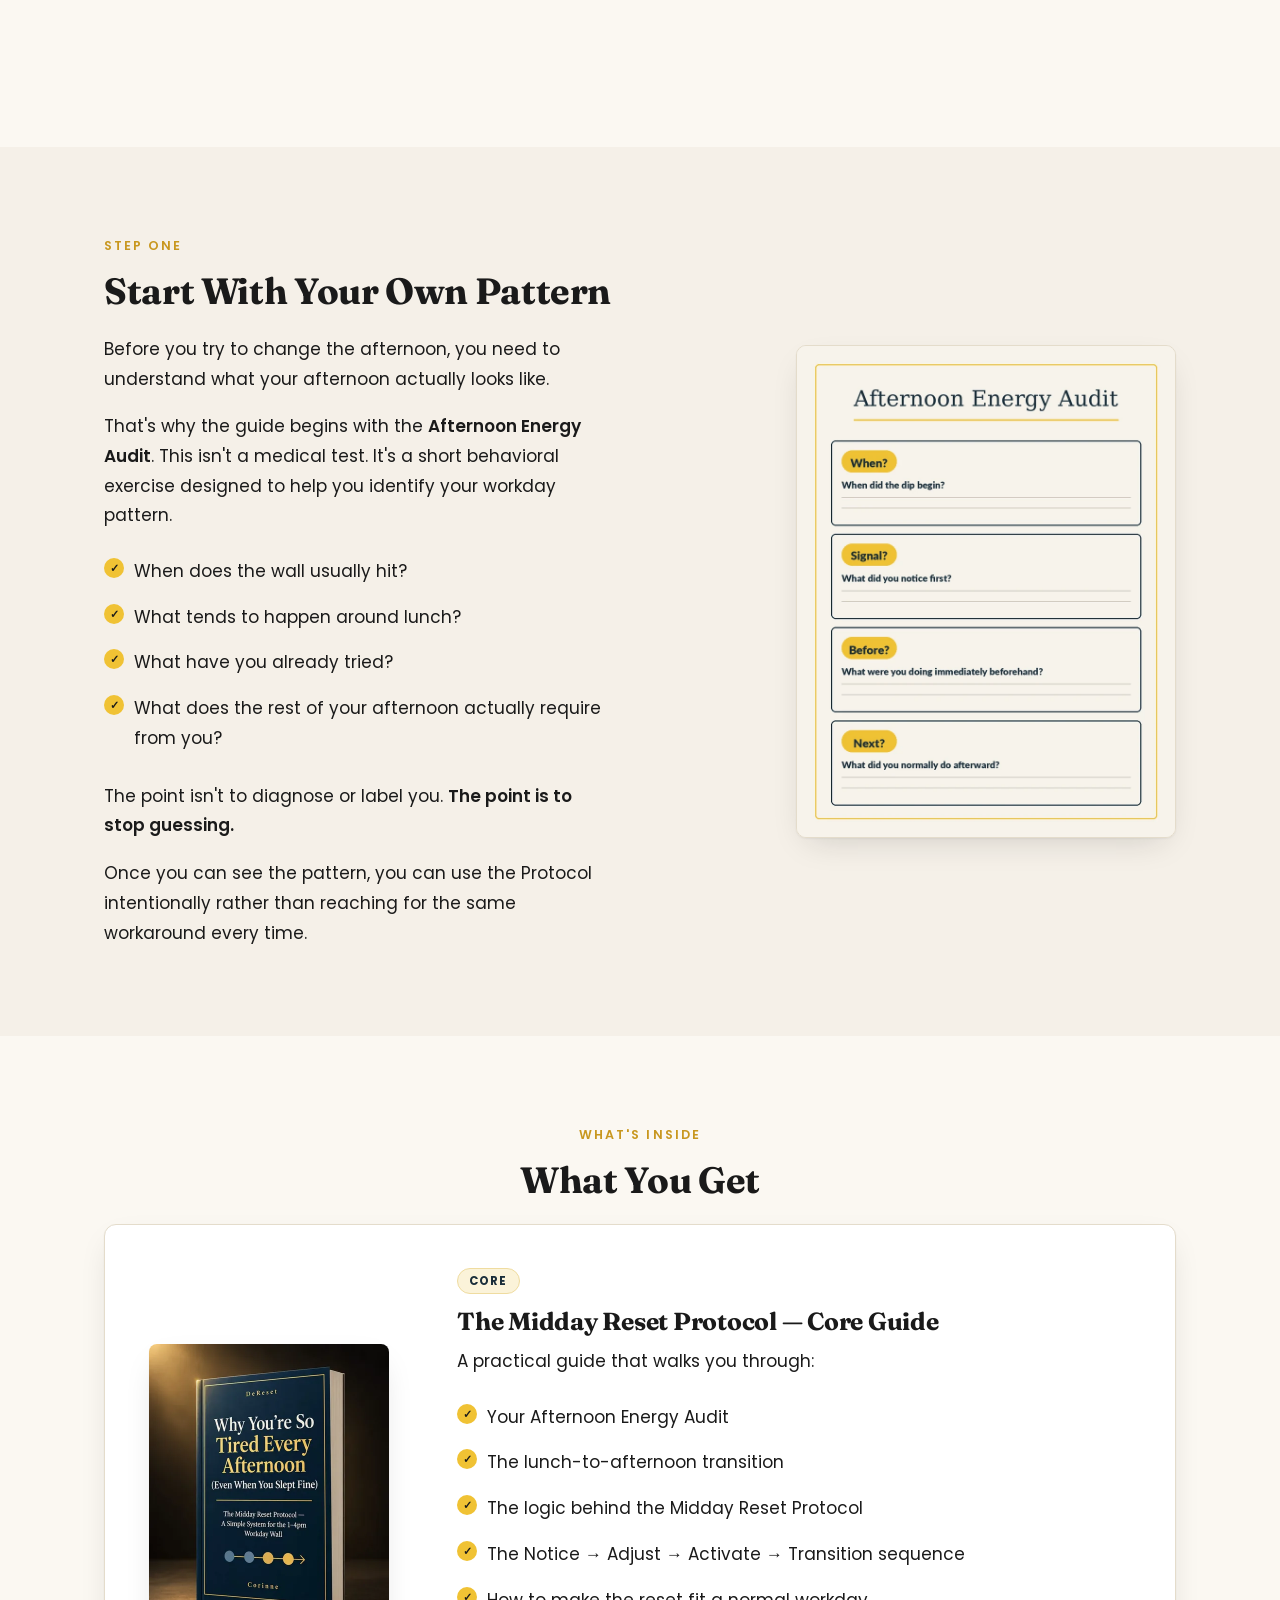
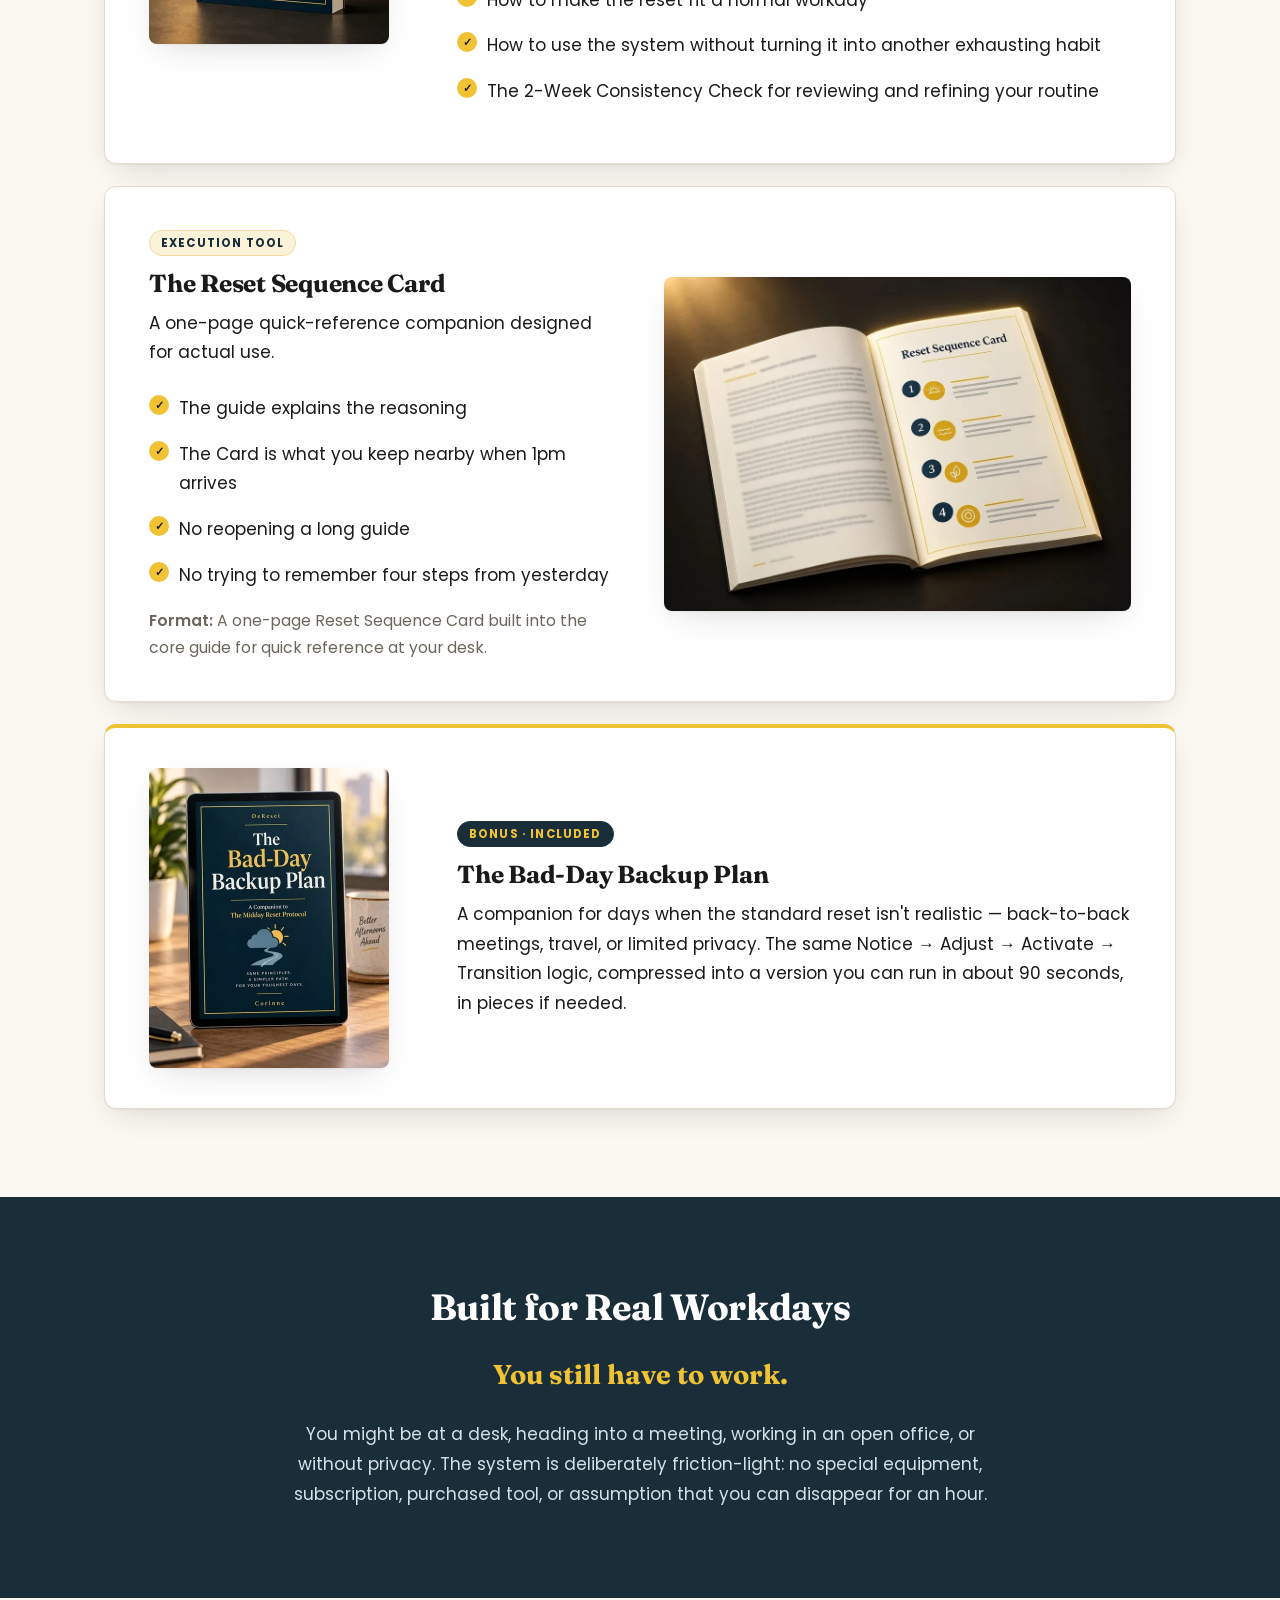
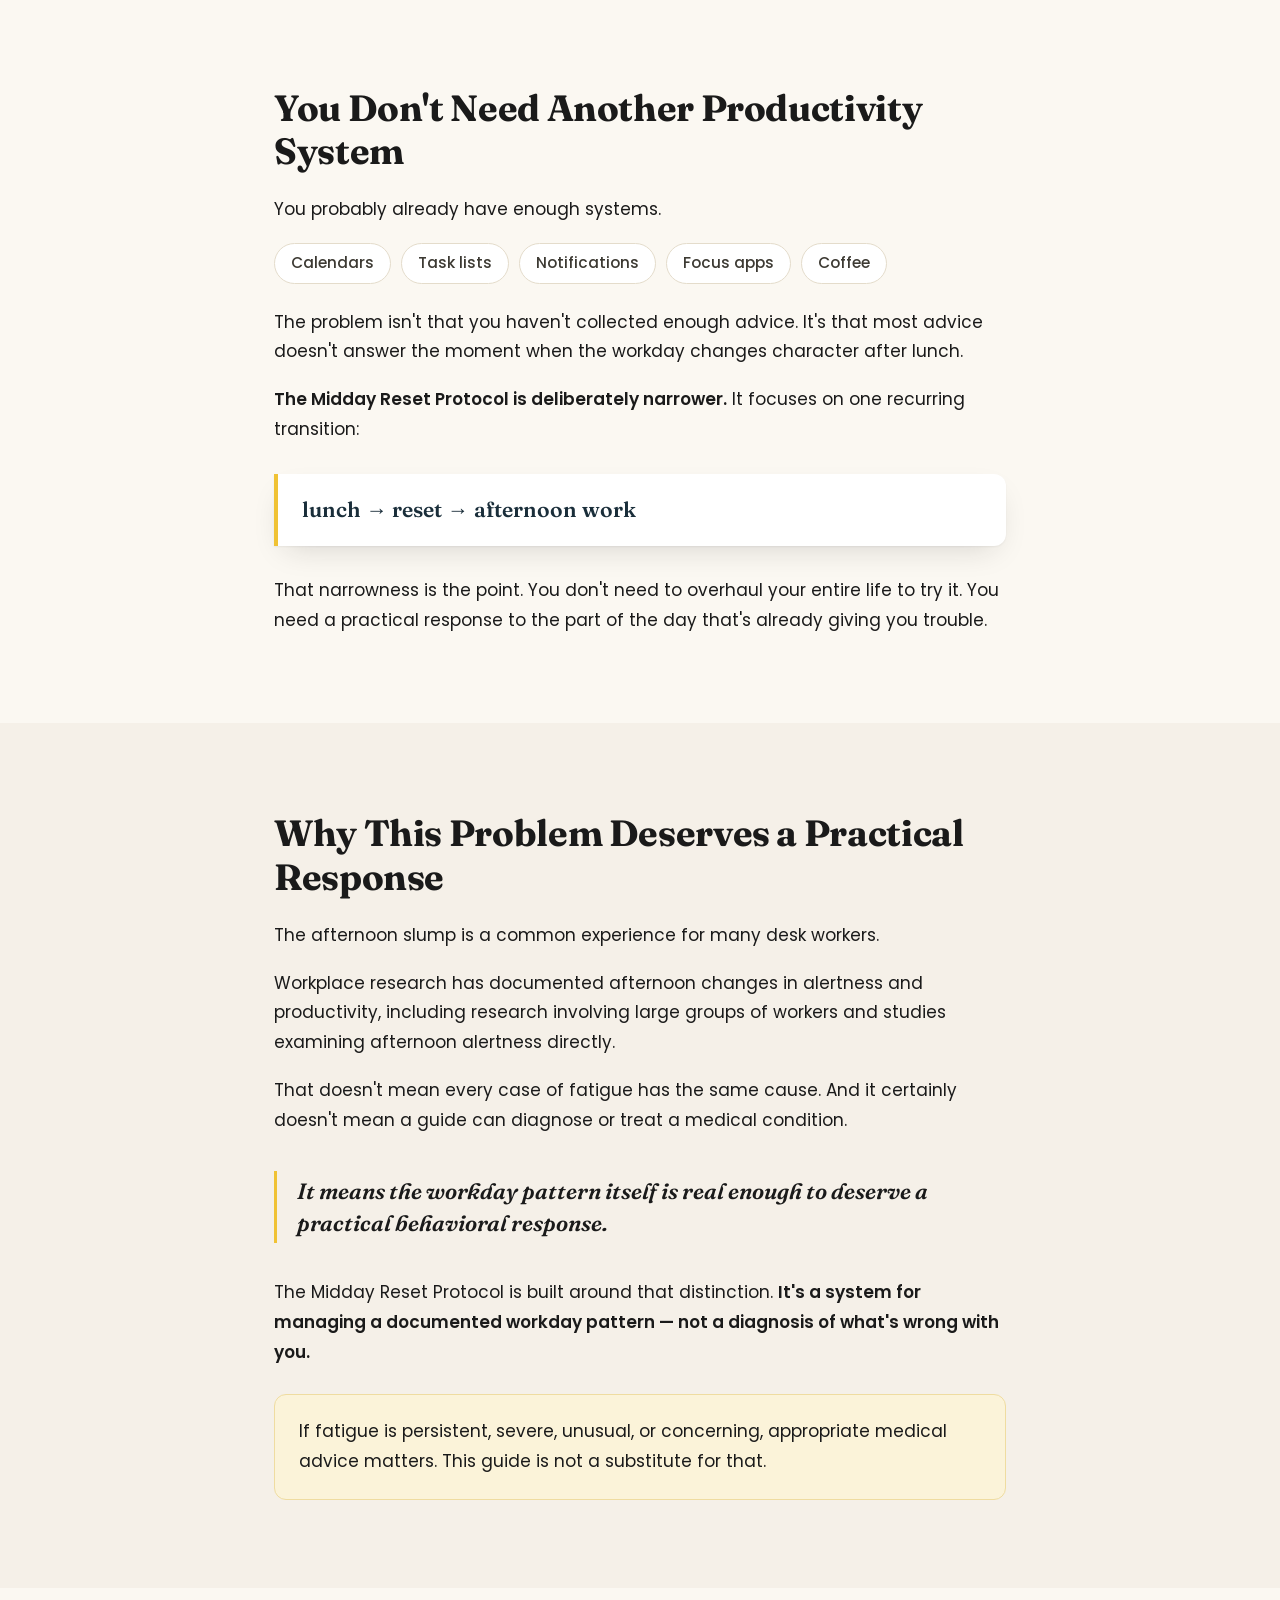
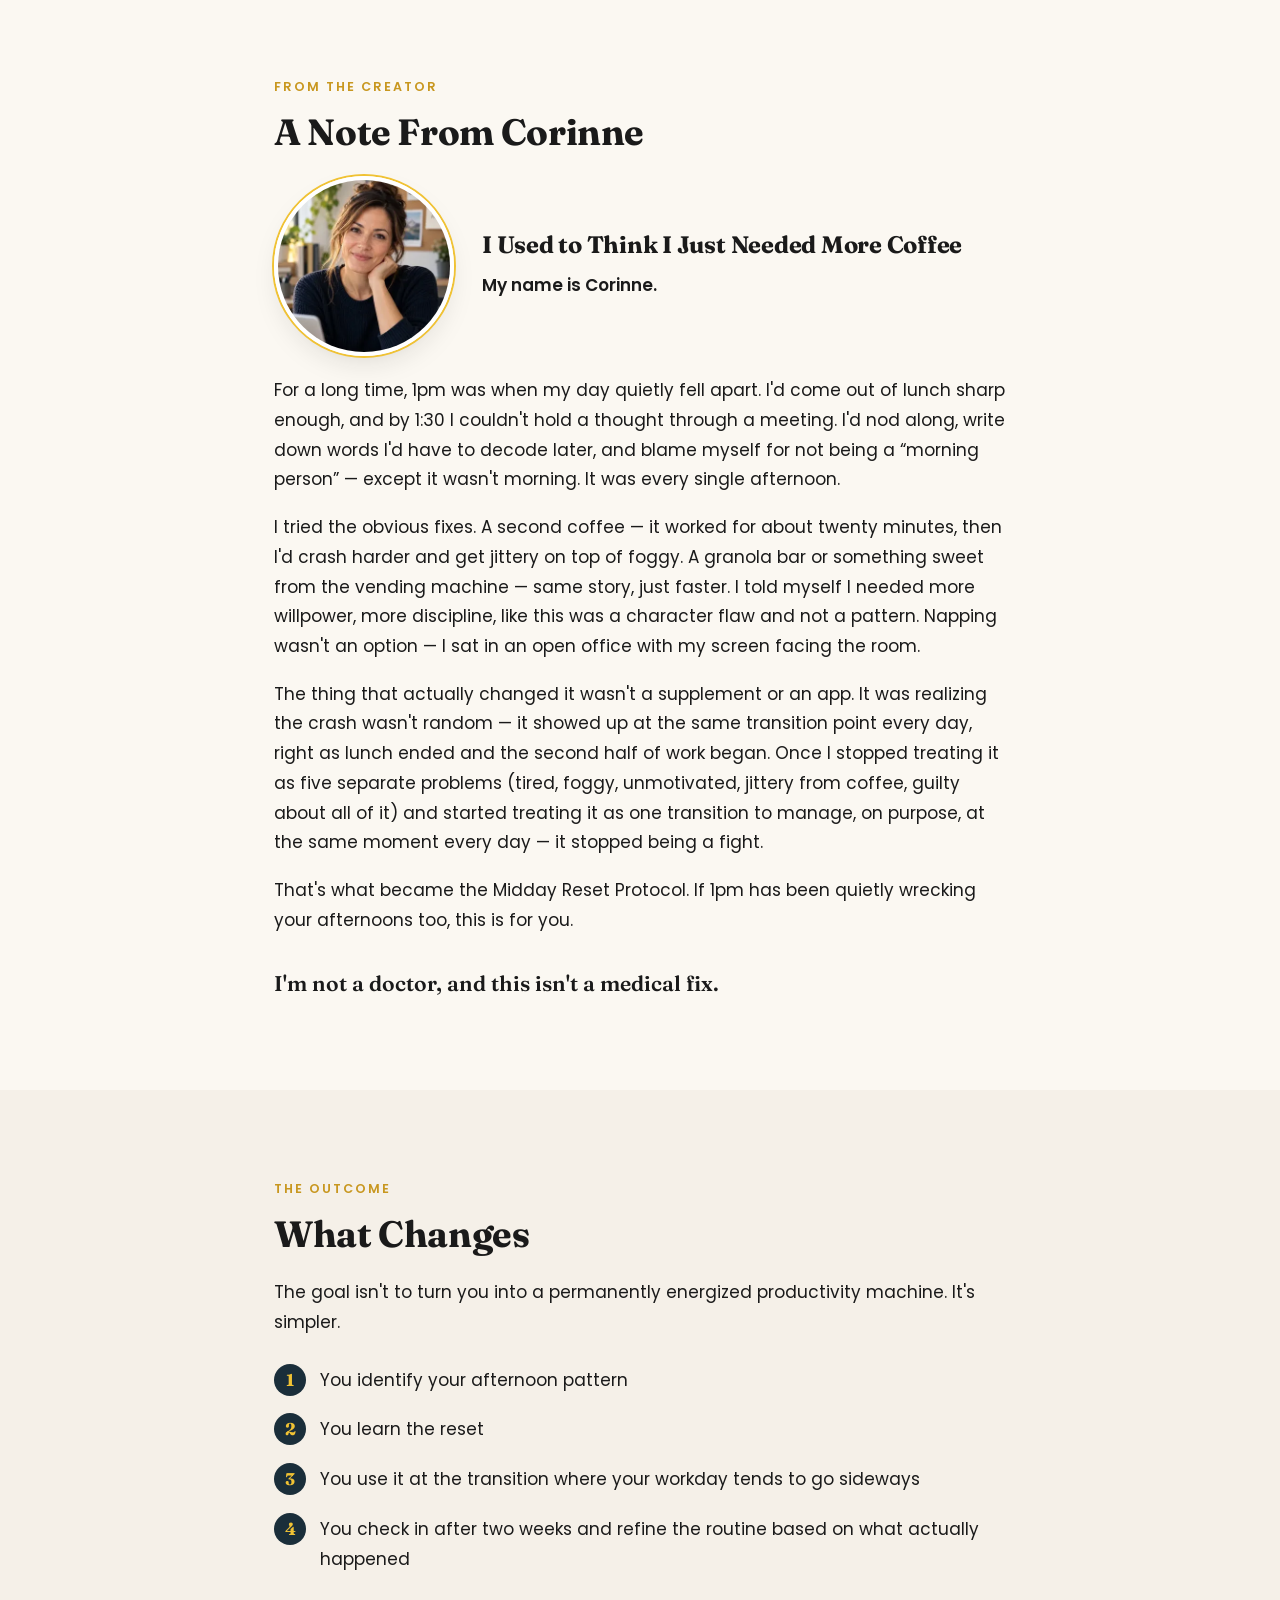
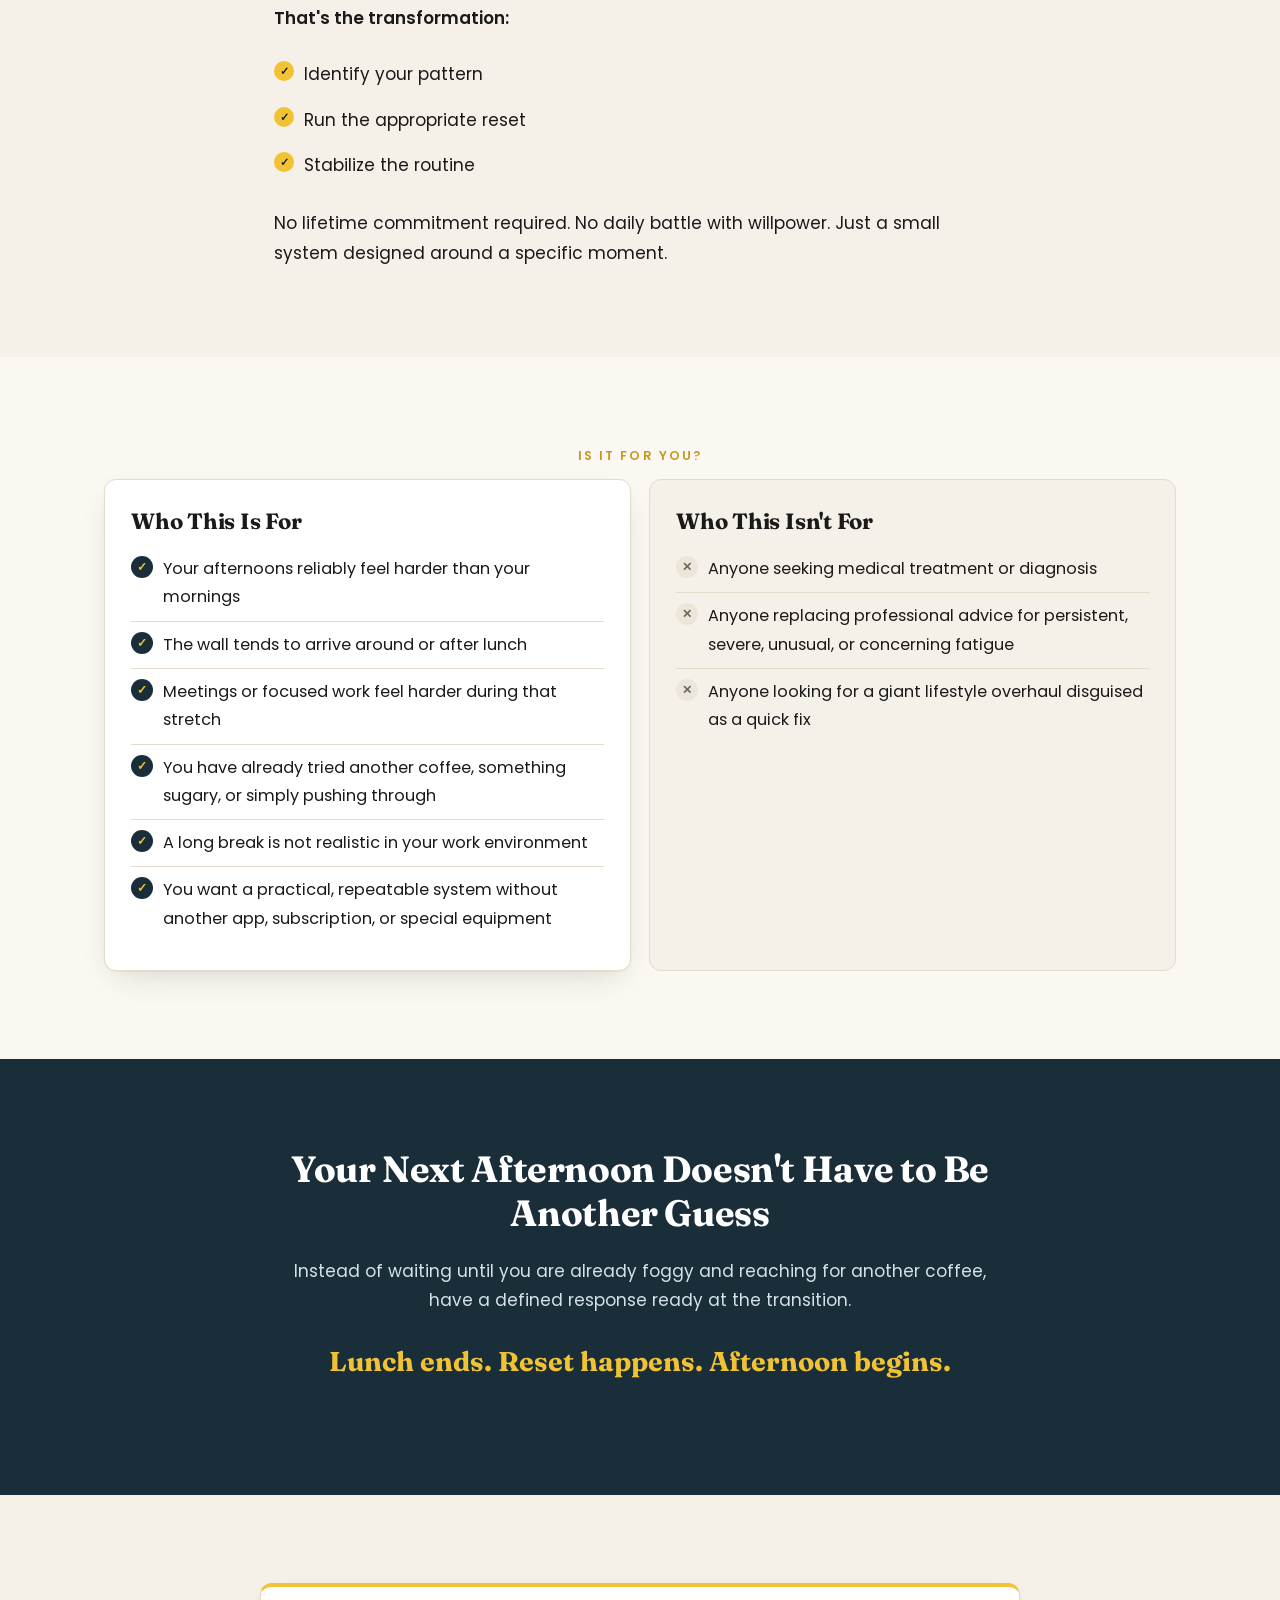
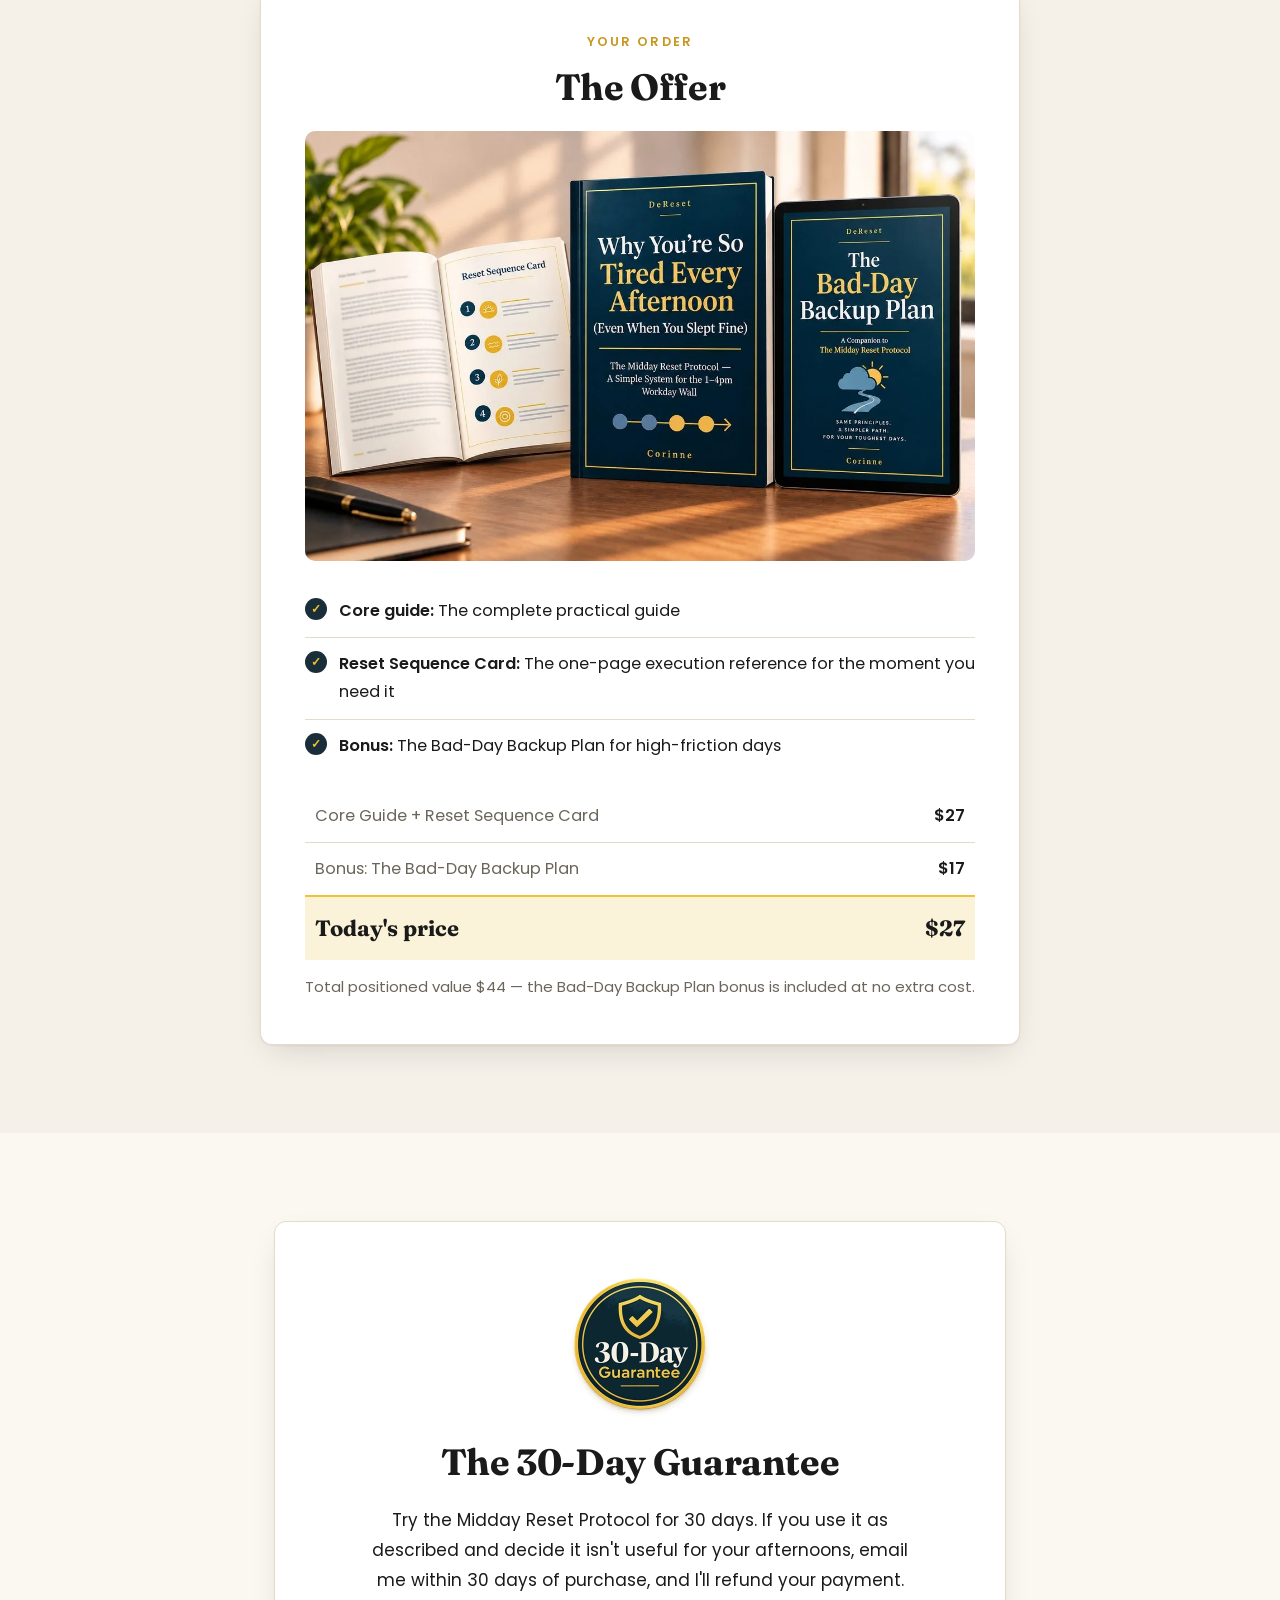
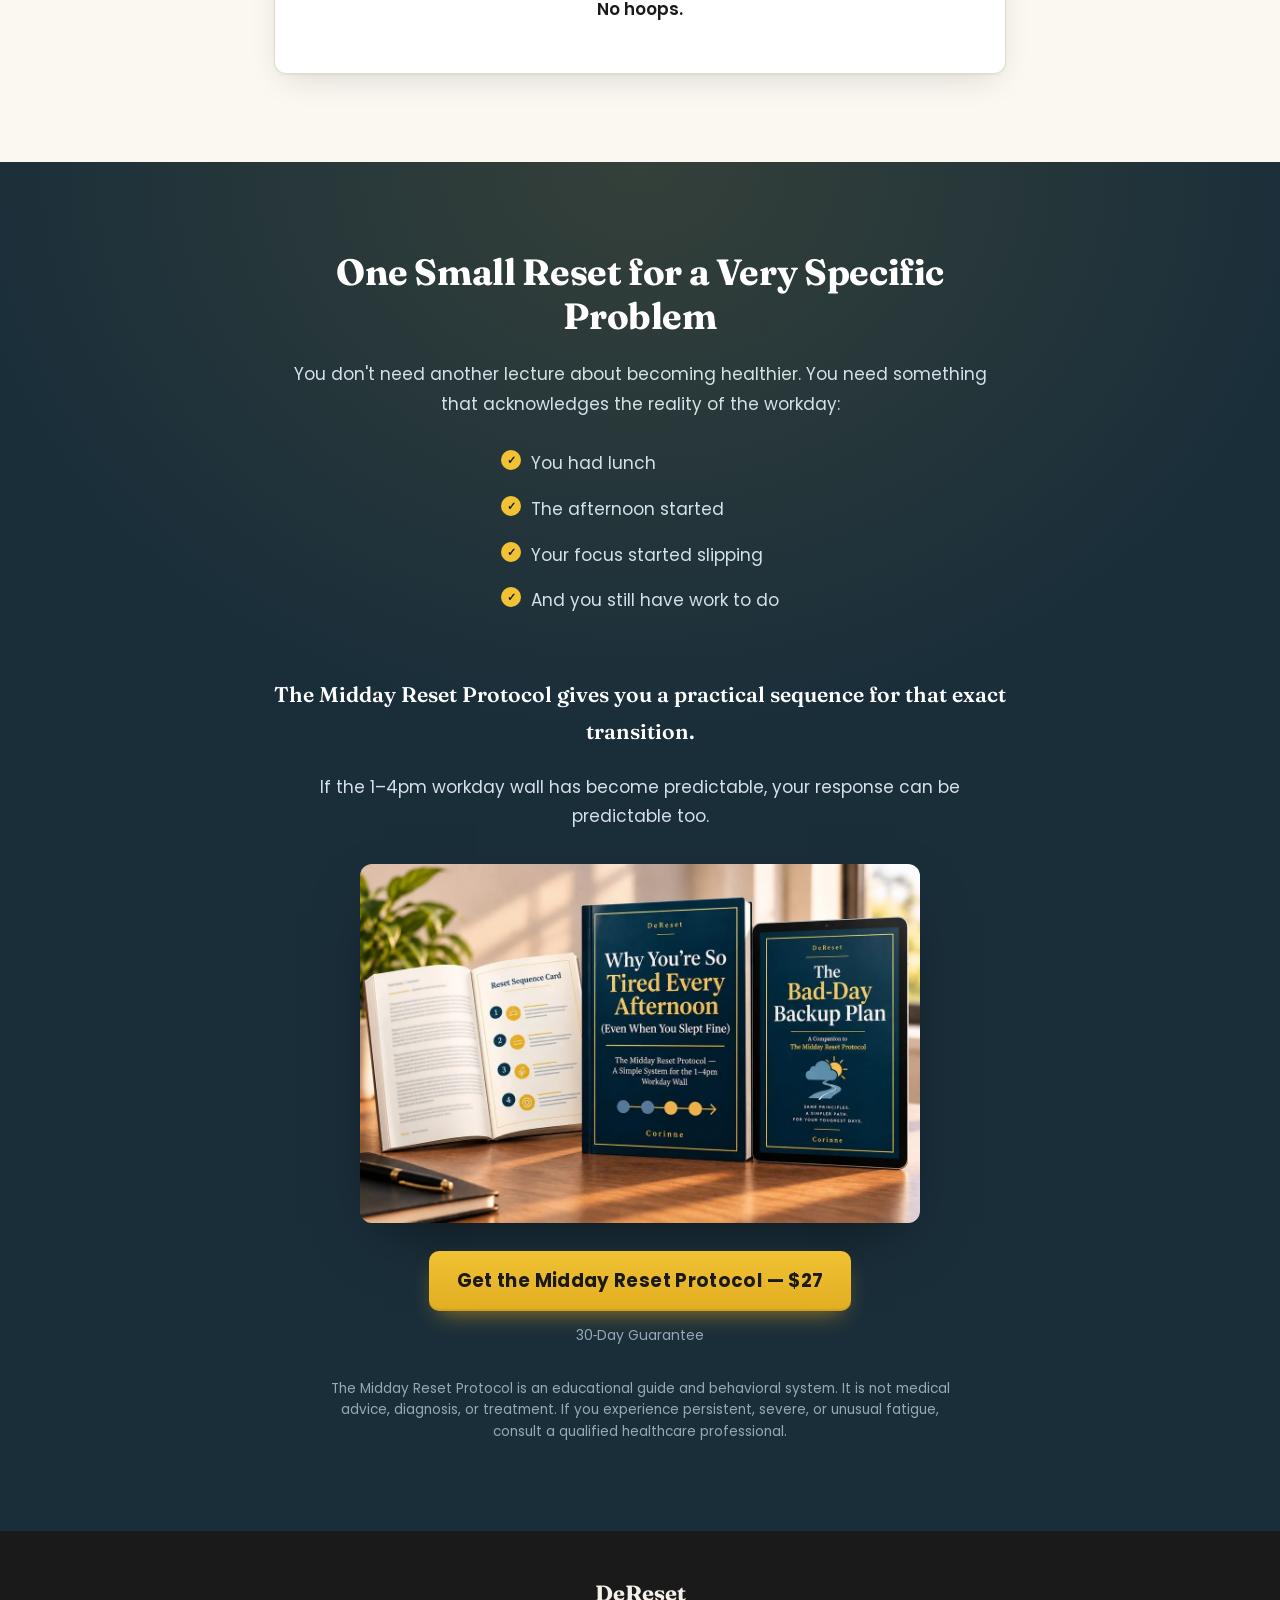
==== commit cba57928: "Add files via upload" ====
--- a/index.html
+++ b/index.html
@@ -1,337 +1,423 @@
-<!doctype html>
+<!DOCTYPE html>
 <html lang="en">
 <head>
-<meta charset="utf-8">
-<meta name="viewport" content="width=device-width, initial-scale=1">
+<meta charset="UTF-8">
+<meta name="viewport" content="width=device-width, initial-scale=1.0">
 <title>Why You're So Tired Every Afternoon (Even When You Slept Fine) | DeReset</title>
+<meta name="description" content="The Midday Reset Protocol — A Simple System for the 1–4pm Workday Wall. No app. No special equipment. No complicated tracker.">
+<link rel="canonical" href="https://midday-reset-protocol.dereset.com/">
+<meta name="theme-color" content="#1a2e3a">
+<meta property="og:type" content="product">
+<meta property="og:site_name" content="DeReset">
+<meta property="og:title" content="Why You're So Tired Every Afternoon (Even When You Slept Fine)">
+<meta property="og:description" content="The Midday Reset Protocol — A Simple System for the 1–4pm Workday Wall.">
+<meta property="og:url" content="https://midday-reset-protocol.dereset.com/">
+<meta property="og:image" content="https://midday-reset-protocol.dereset.com/assets/va3-001-hero-wall-moment.webp">
+<meta name="twitter:card" content="summary_large_image">
 <link href="https://fonts.googleapis.com" rel="preconnect">
 <link crossorigin="" href="https://fonts.gstatic.com" rel="preconnect">
-<link href="https://fonts.googleapis.com/css2?family=Playfair+Display:wght@700;800&amp;family=Poppins:wght@400;500;600;700&amp;display=swap" rel="stylesheet">
+<link href="https://fonts.googleapis.com/css2?family=Fraunces:ital,wght@0,600;0,700;1,600&amp;family=Poppins:wght@400;500;600;700&amp;display=swap" rel="stylesheet">
 <link href="styles/sales.css" rel="stylesheet">
 </head>
-<body><div class="page">
-
-<header><div class="brand">DeReset · The pragmatic reset.</div></header>
-
-<main>
-
-<section id="hero">
-  <div class="hero-heading">
-    <p class="eyebrow">The Midday Reset Protocol</p>
-    <h1>Why You're So Tired Every Afternoon <span>(Even When You Slept Fine)</span></h1>
-    <div class="accent-rule"></div>
-    <p class="subtitle">The Midday Reset Protocol &mdash; A Simple System for the 1&ndash;4pm Workday Wall</p>
-  </div>
-
-  <figure>
-    <img src="assets/va3-001-hero-wall-moment.webp" alt="A person at their desk in the early afternoon, resting their head on their hand, visibly worn out in front of their laptop." width="1200" height="750" loading="eager">
-  </figure>
-
-  <p>If 1pm is when your workday often starts to slip, you're not looking for another article telling you to &ldquo;sleep more&rdquo; or &ldquo;eat better.&rdquo;</p>
-  <p>You want something you can actually use when lunch is over, the afternoon is starting, and your brain suddenly feels like it has left the building.</p>
-  <p><strong>The Midday Reset Protocol</strong> is a short, workplace-compatible system built around that exact transition.</p>
-  <ul>
-    <li>No app</li>
-    <li>No special equipment</li>
-    <li>No complicated tracker</li>
+<body>
+
+<a class="skip-link" href="#main">Skip to content</a>
+
+<header class="brand-bar">
+  <div class="container brand-bar-inner">
+    <a class="brand-mark" href="https://dereset.com/">DeReset</a>
+    <span class="brand-tag">The pragmatic reset.</span>
+  </div>
+</header>
+
+<main id="main">
+
+<section id="hero" class="hero">
+  <div class="container hero-grid">
+    <div class="hero-copy">
+      <p class="eyebrow eyebrow-gold">The Midday Reset Protocol · A DeReset guide by Corinne</p>
+      <h1>Why You're So Tired Every Afternoon <span class="h1-sub">(Even When You Slept Fine)</span></h1>
+      <p class="subheadline">The Midday Reset Protocol &mdash; A Simple System for the 1&ndash;4pm Workday Wall</p>
+      <p class="intro-copy">If 1pm is when your workday often starts to slip, you're not looking for another article telling you to &ldquo;sleep more&rdquo; or &ldquo;eat better.&rdquo;</p>
+      <a class="cta-btn" href="https://dereset.gumroad.com/l/midday-reset-protocol">Get the Midday Reset Protocol — $27</a>
+      <p class="cta-btn-sub">30&#8209;Day Guarantee</p>
+    </div>
+    <figure class="hero-media">
+      <img src="assets/va3-001-hero-wall-moment.webp" alt="A person at their desk in the early afternoon, resting their head on their hand, visibly worn out in front of their laptop." width="1200" height="750">
+    </figure>
+  </div>
+</section>
+
+<div class="trust-strip">
+  <ul class="container trust-list">
+    <li><span class="trust-icon" aria-hidden="true">✓</span>30&#8209;Day Guarantee</li>
+    <li><span class="trust-icon" aria-hidden="true">✓</span>No app</li>
+    <li><span class="trust-icon" aria-hidden="true">✓</span>No special equipment</li>
+    <li><span class="trust-icon" aria-hidden="true">✓</span>Secure checkout by Gumroad</li>
   </ul>
-  <p>Just a practical reset you can run at the lunch-to-afternoon handoff so you can approach the second half of your workday more deliberately.</p>
-
-  <div class="cta-wrap">
-    <a class="cta" href="https://dereset.gumroad.com/l/midday-reset-protocol">Get the Midday Reset Protocol — $27</a>
-    <p class="cta-sub">30&#8209;Day Guarantee</p>
-  </div>
-</section>
-
-<section id="wall" class="alt">
-  <h2>You Know the Wall</h2>
-  <p>You were fine this morning. Then lunch happened.</p>
-  <p>By 1:30, you're staring at the same screen you've been looking at all day and wondering why the simplest task suddenly feels harder than it should.</p>
-  <p>A meeting starts. You can follow what's being said, technically. But you're working twice as hard to stay engaged.</p>
-  <ul>
-    <li>You take notes you know you'll have to decipher later</li>
-    <li>You reach for another coffee because you still have hours left</li>
-    <li>Maybe it works for a little while — then you're jittery and foggy at the same time</li>
-    <li>Maybe you grab something sweet from the vending machine</li>
-    <li>Maybe you tell yourself to stop being lazy and just push through</li>
-    <li>Maybe you think about taking a quick nap — except you're in an open office, and that's not realistic</li>
-  </ul>
-  <p>And tomorrow? The same thing happens again.</p>
-  <p><strong>That's what makes the afternoon wall so frustrating.</strong> It's not one bad day. It's a pattern that keeps showing up during the part of the workday when you still have things to finish.</p>
-</section>
-
-<section id="transition">
-  <h2>Stop Treating It Like a Willpower Problem</h2>
-  <p>The answer isn't necessarily to become a completely different person who wakes up at 5am, meal-preps perfectly, meditates every morning, and never touches caffeine again.</p>
-  <p><strong>You need something that fits the workday you actually have.</strong></p>
-  <blockquote>
-    Stop treating the afternoon wall as five unrelated problems.<br><br>
-    Instead, treat the lunch-to-afternoon transition as a moment you can manage deliberately.<br><br>
-    <strong>Lunch ends. Reset happens. Afternoon begins.</strong>
-  </blockquote>
-  <p>That gives the reset a trigger. You don't have to remember to &ldquo;be more disciplined&rdquo; sometime during the afternoon. You know when it happens.</p>
-
-  <figure class="plain">
-    <img src="assets/va3-007-transition-motif.webp" alt="A simple three-step motif: Lunch, then Reset, then Afternoon Work, connected by arrows." width="1600" height="500" loading="lazy">
-  </figure>
-</section>
-
-<section id="mechanism" class="tone-sage">
-  <h2>Introducing The Midday Reset Protocol</h2>
-  <p>The Midday Reset Protocol is a short, repeatable sequence designed specifically for the post-lunch workday transition.</p>
-  <ul>
-    <li>It isn't another list of ten energy tips</li>
-    <li>It isn't a medical diagnosis</li>
-    <li>It isn't a promise that your body will suddenly behave differently every afternoon</li>
-  </ul>
-  <p><strong>It's a practical behavioral system for responding to a predictable workday problem.</strong></p>
-  <h3>Notice → Adjust → Activate → Transition</h3>
-  <p>Each move has a job:</p>
-
-  <div class="step-block">
-    <div class="step-num">1</div>
-    <div class="step-body"><h3>Notice</h3><p>Recognize what is happening at the transition.</p></div>
-  </div>
-  <div class="step-block">
-    <div class="step-num">2</div>
-    <div class="step-body"><h3>Adjust</h3><p>Make the appropriate behavioral adjustment.</p></div>
-  </div>
-  <div class="step-block">
-    <div class="step-num">3</div>
-    <div class="step-body"><h3>Activate</h3><p>Deliberately re-engage with the second half of the workday.</p></div>
-  </div>
-  <div class="step-block">
-    <div class="step-num">4</div>
-    <div class="step-body"><h3>Transition</h3><p>Make the handoff back into the work you actually need to do.</p></div>
-  </div>
-
-  <p>The exact sequence is taught inside the guide so you aren't left trying to remember a collection of disconnected suggestions.</p>
-
-  <figure class="plain">
-    <img src="assets/va3-002-mechanism-diagram.webp" alt="Diagram of the four-step Notice, Adjust, Activate, Transition sequence, numbered 1 through 4 with icons." width="1600" height="800" loading="lazy">
-  </figure>
-</section>
-
-<section id="audit">
-  <h2>Start With Your Own Pattern</h2>
-  <p>Before you try to change the afternoon, you need to understand what your afternoon actually looks like.</p>
-  <p>That's why the guide begins with the <strong>Afternoon Energy Audit</strong>. This isn't a medical test. It's a short behavioral exercise designed to help you identify your workday pattern.</p>
-  <ul>
-    <li>When does the wall usually hit?</li>
-    <li>What tends to happen around lunch?</li>
-    <li>What have you already tried?</li>
-    <li>What does the rest of your afternoon actually require from you?</li>
-  </ul>
-  <p>The point isn't to diagnose or label you. <strong>The point is to stop guessing.</strong></p>
-  <p>Once you can see the pattern, you can use the Protocol intentionally rather than reaching for the same workaround every time.</p>
-
-  <figure class="qa-fig-narrow">
-    <img src="assets/va3-006-audit-preview.webp" alt="Preview of the Afternoon Energy Audit worksheet, with four short prompts: When, Signal, Before, and Next." width="1000" height="1300" loading="lazy">
-  </figure>
-</section>
-
-<section id="whats-inside" class="alt">
-  <h2>What You Get</h2>
-
-  <div class="product-card">
-    <span class="tag">Core</span>
-    <h3>The Midday Reset Protocol — Core Guide</h3>
-    <figure class="qa-fig-narrow">
-      <img src="assets/va3-003-core-guide-mockup.webp" alt="Mockup of the Midday Reset Protocol core guide cover." width="1200" height="1500" loading="lazy">
+</div>
+
+<section id="intro" class="band band-paper">
+  <div class="container narrow prose">
+    <p class="lead">You want something you can actually use when lunch is over, the afternoon is starting, and your brain suddenly feels like it has left the building.</p>
+    <p><strong>The Midday Reset Protocol</strong> is a short, workplace-compatible system built around that exact transition.</p>
+    <ul class="check-list check-inline">
+      <li>No app</li>
+      <li>No special equipment</li>
+      <li>No complicated tracker</li>
+    </ul>
+    <p>Just a practical reset you can run at the lunch-to-afternoon handoff so you can approach the second half of your workday more deliberately.</p>
+  </div>
+</section>
+
+<section id="wall" class="band band-cream">
+  <div class="container narrow prose">
+    <p class="eyebrow">The pattern</p>
+    <h2>You Know the Wall</h2>
+    <p class="lead">You were fine this morning. Then lunch happened.</p>
+    <p>By 1:30, you're staring at the same screen you've been looking at all day and wondering why the simplest task suddenly feels harder than it should.</p>
+    <p>A meeting starts. You can follow what's being said, technically. But you're working twice as hard to stay engaged.</p>
+    <ul class="dash-list card">
+      <li>You take notes you know you'll have to decipher later</li>
+      <li>You reach for another coffee because you still have hours left</li>
+      <li>Maybe it works for a little while — then you're jittery and foggy at the same time</li>
+      <li>Maybe you grab something sweet from the vending machine</li>
+      <li>Maybe you tell yourself to stop being lazy and just push through</li>
+      <li>Maybe you think about taking a quick nap — except you're in an open office, and that's not realistic</li>
+    </ul>
+    <p class="pull">And tomorrow? The same thing happens again.</p>
+    <p class="callout"><strong>That's what makes the afternoon wall so frustrating.</strong> It's not one bad day. It's a pattern that keeps showing up during the part of the workday when you still have things to finish.</p>
+  </div>
+</section>
+
+<section id="transition" class="band band-dark">
+  <div class="container narrow prose">
+    <p class="eyebrow eyebrow-gold">The reframe</p>
+    <h2>Stop Treating It Like a Willpower Problem</h2>
+    <p>The answer isn't necessarily to become a completely different person who wakes up at 5am, meal-preps perfectly, meditates every morning, and never touches caffeine again.</p>
+    <p><strong>You need something that fits the workday you actually have.</strong></p>
+    <blockquote class="tone-quote">
+      <p>Stop treating the afternoon wall as five unrelated problems.</p>
+      <p>Instead, treat the lunch-to-afternoon transition as a moment you can manage deliberately.</p>
+      <p class="big-question"><strong>Lunch ends. Reset happens. Afternoon begins.</strong></p>
+    </blockquote>
+    <p>That gives the reset a trigger. You don't have to remember to &ldquo;be more disciplined&rdquo; sometime during the afternoon. You know when it happens.</p>
+  </div>
+  <div class="container">
+    <figure class="figure-wide figure-motif">
+      <img src="assets/va3-007-transition-motif.webp" alt="A simple three-step motif: Lunch, then Reset, then Afternoon Work, connected by arrows." width="1600" height="500" loading="lazy">
     </figure>
-    <p>A practical guide that walks you through:</p>
-    <ul>
-      <li>Your Afternoon Energy Audit</li>
-      <li>The lunch-to-afternoon transition</li>
-      <li>The logic behind the Midday Reset Protocol</li>
-      <li>The Notice → Adjust → Activate → Transition sequence</li>
-      <li>How to make the reset fit a normal workday</li>
-      <li>How to use the system without turning it into another exhausting habit</li>
-      <li>The 2-Week Consistency Check for reviewing and refining your routine</li>
-    </ul>
-  </div>
-
-  <div class="product-card">
-    <span class="tag">Execution tool</span>
-    <h3>The Reset Sequence Card</h3>
-    <p>A one-page quick-reference companion designed for actual use.</p>
-    <ul>
-      <li>The guide explains the reasoning</li>
-      <li>The Card is what you keep nearby when 1pm arrives</li>
-      <li>No reopening a long guide</li>
-      <li>No trying to remember four steps from yesterday</li>
-    </ul>
-    <p><strong>Format:</strong> A one-page Reset Sequence Card built into the core guide for quick reference at your desk.</p>
-    <figure>
-      <img src="assets/va3-004-reset-sequence-card-spread.webp" alt="The guide opened to the Reset Sequence Card page, showing the four numbered steps." width="1400" height="1000" loading="lazy">
+  </div>
+</section>
+
+<section id="mechanism" class="band band-paper">
+  <div class="container narrow prose">
+    <p class="eyebrow">The system</p>
+    <h2>Introducing The Midday Reset Protocol</h2>
+    <p>The Midday Reset Protocol is a short, repeatable sequence designed specifically for the post-lunch workday transition.</p>
+    <ul class="fit-list fit-no not-list">
+      <li>It isn't another list of ten energy tips</li>
+      <li>It isn't a medical diagnosis</li>
+      <li>It isn't a promise that your body will suddenly behave differently every afternoon</li>
+    </ul>
+    <p class="solution-summary"><strong>It's a practical behavioral system for responding to a predictable workday problem.</strong></p>
+  </div>
+  <div class="container">
+    <h3 class="sequence-title">Notice → Adjust → Activate → Transition</h3>
+    <p class="center sequence-intro">Each move has a job:</p>
+    <ol class="reset-steps">
+      <li class="reset-step">
+        <span class="reset-num" aria-hidden="true">1</span>
+        <h3>Notice</h3>
+        <p>Recognize what is happening at the transition.</p>
+      </li>
+      <li class="reset-step">
+        <span class="reset-num" aria-hidden="true">2</span>
+        <h3>Adjust</h3>
+        <p>Make the appropriate behavioral adjustment.</p>
+      </li>
+      <li class="reset-step">
+        <span class="reset-num" aria-hidden="true">3</span>
+        <h3>Activate</h3>
+        <p>Deliberately re-engage with the second half of the workday.</p>
+      </li>
+      <li class="reset-step">
+        <span class="reset-num" aria-hidden="true">4</span>
+        <h3>Transition</h3>
+        <p>Make the handoff back into the work you actually need to do.</p>
+      </li>
+    </ol>
+    <p class="center sequence-note">The exact sequence is taught inside the guide so you aren't left trying to remember a collection of disconnected suggestions.</p>
+    <figure class="figure-wide figure-plain figure-diagram">
+      <img src="assets/va3-002-mechanism-diagram.webp" alt="Diagram of the four-step Notice, Adjust, Activate, Transition sequence, numbered 1 through 4 with icons." width="1600" height="800" loading="lazy">
     </figure>
   </div>
-
-  <div class="product-card">
-    <span class="tag bonus">Bonus · Included</span>
-    <h3>The Bad-Day Backup Plan</h3>
-    <figure class="qa-fig-narrow">
-      <img src="assets/va3-010-bad-day-backup-plan-mockup.webp" alt="Mockup of The Bad-Day Backup Plan bonus guide cover." width="1200" height="1500" loading="lazy">
+</section>
+
+<section id="audit" class="band band-cream">
+  <div class="container">
+    <div class="two-col audit-grid">
+      <div class="prose">
+        <p class="eyebrow">Step one</p>
+        <h2>Start With Your Own Pattern</h2>
+        <p>Before you try to change the afternoon, you need to understand what your afternoon actually looks like.</p>
+        <p>That's why the guide begins with the <strong>Afternoon Energy Audit</strong>. This isn't a medical test. It's a short behavioral exercise designed to help you identify your workday pattern.</p>
+        <ul class="check-list">
+          <li>When does the wall usually hit?</li>
+          <li>What tends to happen around lunch?</li>
+          <li>What have you already tried?</li>
+          <li>What does the rest of your afternoon actually require from you?</li>
+        </ul>
+        <p>The point isn't to diagnose or label you. <strong>The point is to stop guessing.</strong></p>
+        <p>Once you can see the pattern, you can use the Protocol intentionally rather than reaching for the same workaround every time.</p>
+      </div>
+      <figure class="audit-media">
+        <img src="assets/va3-006-audit-preview.webp" alt="Preview of the Afternoon Energy Audit worksheet, with four short prompts: When, Signal, Before, and Next." width="800" height="1040" loading="lazy">
+      </figure>
+    </div>
+  </div>
+</section>
+
+<section id="whats-inside" class="band band-paper">
+  <div class="container">
+    <p class="eyebrow center">What's inside</p>
+    <h2 class="center">What You Get</h2>
+
+    <article class="card product-card">
+      <figure class="product-media product-media-cover">
+        <img src="assets/va3-003-core-guide-mockup.webp" alt="Mockup of the Midday Reset Protocol core guide cover." width="480" height="600" loading="lazy">
+      </figure>
+      <div class="product-body">
+        <span class="product-tag">Core</span>
+        <h3>The Midday Reset Protocol — Core Guide</h3>
+        <p>A practical guide that walks you through:</p>
+        <ul class="check-list">
+          <li>Your Afternoon Energy Audit</li>
+          <li>The lunch-to-afternoon transition</li>
+          <li>The logic behind the Midday Reset Protocol</li>
+          <li>The Notice → Adjust → Activate → Transition sequence</li>
+          <li>How to make the reset fit a normal workday</li>
+          <li>How to use the system without turning it into another exhausting habit</li>
+          <li>The 2-Week Consistency Check for reviewing and refining your routine</li>
+        </ul>
+      </div>
+    </article>
+
+    <article class="card product-card product-card-wide">
+      <div class="product-body">
+        <span class="product-tag">Execution tool</span>
+        <h3>The Reset Sequence Card</h3>
+        <p>A one-page quick-reference companion designed for actual use.</p>
+        <ul class="check-list">
+          <li>The guide explains the reasoning</li>
+          <li>The Card is what you keep nearby when 1pm arrives</li>
+          <li>No reopening a long guide</li>
+          <li>No trying to remember four steps from yesterday</li>
+        </ul>
+        <p class="note"><strong>Format:</strong> A one-page Reset Sequence Card built into the core guide for quick reference at your desk.</p>
+      </div>
+      <figure class="product-media product-media-spread">
+        <img src="assets/va3-004-reset-sequence-card-spread.webp" alt="The guide opened to the Reset Sequence Card page, showing the four numbered steps." width="994" height="712" loading="lazy">
+      </figure>
+    </article>
+
+    <article class="card product-card product-card-bonus">
+      <figure class="product-media product-media-cover">
+        <img src="assets/va3-010-bad-day-backup-plan-mockup.webp" alt="Mockup of The Bad-Day Backup Plan bonus guide cover." width="480" height="600" loading="lazy">
+      </figure>
+      <div class="product-body">
+        <span class="product-tag product-tag-bonus">Bonus · Included</span>
+        <h3>The Bad-Day Backup Plan</h3>
+        <p>A companion for days when the standard reset isn't realistic — back-to-back meetings, travel, or limited privacy. The same Notice &rarr; Adjust &rarr; Activate &rarr; Transition logic, compressed into a version you can run in about 90 seconds, in pieces if needed.</p>
+      </div>
+    </article>
+  </div>
+</section>
+
+<section id="workdays" class="band band-dark">
+  <div class="container narrow prose center-block">
+    <h2>Built for Real Workdays</h2>
+    <p class="big-question"><strong>You still have to work.</strong></p>
+    <p>You might be at a desk, heading into a meeting, working in an open office, or without privacy. The system is deliberately friction-light: no special equipment, subscription, purchased tool, or assumption that you can disappear for an hour.</p>
+  </div>
+</section>
+
+<section id="not-another-system" class="band band-paper">
+  <div class="container narrow prose">
+    <h2>You Don't Need Another Productivity System</h2>
+    <p>You probably already have enough systems.</p>
+    <ul class="chip-list">
+      <li>Calendars</li>
+      <li>Task lists</li>
+      <li>Notifications</li>
+      <li>Focus apps</li>
+      <li>Coffee</li>
+    </ul>
+    <p>The problem isn't that you haven't collected enough advice. It's that most advice doesn't answer the moment when the workday changes character after lunch.</p>
+    <p><strong>The Midday Reset Protocol is deliberately narrower.</strong> It focuses on one recurring transition:</p>
+    <blockquote class="quote-card"><strong>lunch → reset → afternoon work</strong></blockquote>
+    <p>That narrowness is the point. You don't need to overhaul your entire life to try it. You need a practical response to the part of the day that's already giving you trouble.</p>
+  </div>
+</section>
+
+<section id="why-it-matters" class="band band-cream">
+  <div class="container narrow prose">
+    <h2>Why This Problem Deserves a Practical Response</h2>
+    <p>The afternoon slump is a common experience for many desk workers.</p>
+    <p>Workplace research has documented afternoon changes in alertness and productivity, including research involving large groups of workers and studies examining afternoon alertness directly.</p>
+    <p>That doesn't mean every case of fatigue has the same cause. And it certainly doesn't mean a guide can diagnose or treat a medical condition.</p>
+    <p class="pull"><strong>It means the workday pattern itself is real enough to deserve a practical behavioral response.</strong></p>
+    <p>The Midday Reset Protocol is built around that distinction. <strong>It's a system for managing a documented workday pattern — not a diagnosis of what's wrong with you.</strong></p>
+    <p class="callout">If fatigue is persistent, severe, unusual, or concerning, appropriate medical advice matters. This guide is not a substitute for that.</p>
+  </div>
+</section>
+
+<section id="creator-story" class="band band-paper">
+  <div class="container narrow prose">
+    <p class="eyebrow">From the creator</p>
+    <h2>A Note From Corinne</h2>
+    <div class="creator-intro">
+      <img class="creator-photo" src="assets/va3-008-creator-photo-corinne.webp" alt="Photo of Corinne, the creator of the Midday Reset Protocol, smiling at her desk." width="360" height="360" loading="lazy">
+      <div>
+        <h3 class="creator-title">I Used to Think I Just Needed More Coffee</h3>
+        <p><strong>My name is Corinne.</strong></p>
+      </div>
+    </div>
+    <p>For a long time, 1pm was when my day quietly fell apart. I'd come out of lunch sharp enough, and by 1:30 I couldn't hold a thought through a meeting. I'd nod along, write down words I'd have to decode later, and blame myself for not being a &ldquo;morning person&rdquo; — except it wasn't morning. It was every single afternoon.</p>
+    <p>I tried the obvious fixes. A second coffee — it worked for about twenty minutes, then I'd crash harder and get jittery on top of foggy. A granola bar or something sweet from the vending machine — same story, just faster. I told myself I needed more willpower, more discipline, like this was a character flaw and not a pattern. Napping wasn't an option — I sat in an open office with my screen facing the room.</p>
+    <p>The thing that actually changed it wasn't a supplement or an app. It was realizing the crash wasn't random — it showed up at the same transition point every day, right as lunch ended and the second half of work began. Once I stopped treating it as five separate problems (tired, foggy, unmotivated, jittery from coffee, guilty about all of it) and started treating it as one transition to manage, on purpose, at the same moment every day — it stopped being a fight.</p>
+    <p>That's what became the Midday Reset Protocol. If 1pm has been quietly wrecking your afternoons too, this is for you.</p>
+    <p class="signoff"><strong>I'm not a doctor, and this isn't a medical fix.</strong></p>
+  </div>
+</section>
+
+<section id="what-changes" class="band band-cream">
+  <div class="container narrow prose">
+    <p class="eyebrow">The outcome</p>
+    <h2>What Changes</h2>
+    <p>The goal isn't to turn you into a permanently energized productivity machine. It's simpler.</p>
+    <ol class="numbered">
+      <li>You identify your afternoon pattern</li>
+      <li>You learn the reset</li>
+      <li>You use it at the transition where your workday tends to go sideways</li>
+      <li>You check in after two weeks and refine the routine based on what actually happened</li>
+    </ol>
+    <p><strong>That's the transformation:</strong></p>
+    <ul class="check-list transform-list">
+      <li>Identify your pattern</li>
+      <li>Run the appropriate reset</li>
+      <li>Stabilize the routine</li>
+    </ul>
+    <p>No lifetime commitment required. No daily battle with willpower. Just a small system designed around a specific moment.</p>
+  </div>
+</section>
+
+<section id="fit" class="band band-paper">
+  <div class="container">
+    <p class="eyebrow center">Is it for you?</p>
+    <div class="fit-grid">
+      <div class="card fit-card">
+        <h2 class="fit-title">Who This Is For</h2>
+        <ul class="fit-list">
+          <li>Your afternoons reliably feel harder than your mornings</li>
+          <li>The wall tends to arrive around or after lunch</li>
+          <li>Meetings or focused work feel harder during that stretch</li>
+          <li>You have already tried another coffee, something sugary, or simply pushing through</li>
+          <li>A long break is not realistic in your work environment</li>
+          <li>You want a practical, repeatable system without another app, subscription, or special equipment</li>
+        </ul>
+      </div>
+      <div class="card fit-card fit-card-no">
+        <h2 class="fit-title">Who This Isn't For</h2>
+        <ul class="fit-list fit-no">
+          <li>Anyone seeking medical treatment or diagnosis</li>
+          <li>Anyone replacing professional advice for persistent, severe, unusual, or concerning fatigue</li>
+          <li>Anyone looking for a giant lifestyle overhaul disguised as a quick fix</li>
+        </ul>
+      </div>
+    </div>
+  </div>
+</section>
+
+<section id="pre-offer" class="band band-dark">
+  <div class="container narrow prose center-block">
+    <h2>Your Next Afternoon Doesn't Have to Be Another Guess</h2>
+    <p>Instead of waiting until you are already foggy and reaching for another coffee, have a defined response ready at the transition.</p>
+    <p class="big-question"><strong>Lunch ends. Reset happens. Afternoon begins.</strong></p>
+  </div>
+</section>
+
+<section id="offer-stack" class="band band-cream">
+  <div class="container">
+    <div class="offer-card">
+      <p class="eyebrow center">Your order</p>
+      <h2 class="center">The Offer</h2>
+      <figure class="offer-hero">
+        <img src="assets/va3-011-bundle-composite.webp" alt="The Midday Reset Protocol core guide and The Bad-Day Backup Plan bonus guide shown together." width="1200" height="770" loading="lazy">
+      </figure>
+      <ul class="tools-list offer-list">
+        <li><strong>Core guide:</strong> The complete practical guide</li>
+        <li><strong>Reset Sequence Card:</strong> The one-page execution reference for the moment you need it</li>
+        <li><strong>Bonus:</strong> The Bad-Day Backup Plan for high-friction days</li>
+      </ul>
+      <table class="offer-table">
+        <tr class="value-row"><td>Core Guide + Reset Sequence Card</td><td>$27</td></tr>
+        <tr class="value-row"><td>Bonus: The Bad-Day Backup Plan</td><td>$17</td></tr>
+        <tr class="total-row"><td>Today's price</td><td>$27</td></tr>
+      </table>
+      <p class="price-note">Total positioned value $44 — the Bad-Day Backup Plan bonus is included at no extra cost.</p>
+    </div>
+  </div>
+</section>
+
+<section id="guarantee" class="band band-paper">
+  <div class="container narrow">
+    <div class="guarantee-box">
+      <img class="guarantee-seal" src="assets/va3-009-guarantee-seal.webp" alt="30-Day Guarantee seal." width="300" height="300" loading="lazy">
+      <h2>The 30-Day Guarantee</h2>
+      <p>Try the Midday Reset Protocol for 30 days. If you use it as described and decide it isn't useful for your afternoons, email me within 30 days of purchase, and I'll refund your payment. <strong>No hoops.</strong></p>
+    </div>
+  </div>
+</section>
+
+<section id="cta-close" class="band band-dark">
+  <div class="container narrow prose center-block">
+    <h2>One Small Reset for a Very Specific Problem</h2>
+    <p>You don't need another lecture about becoming healthier. You need something that acknowledges the reality of the workday:</p>
+    <ul class="check-list">
+      <li>You had lunch</li>
+      <li>The afternoon started</li>
+      <li>Your focus started slipping</li>
+      <li>And you still have work to do</li>
+    </ul>
+    <p class="signoff"><strong>The Midday Reset Protocol gives you a practical sequence for that exact transition.</strong></p>
+    <p>If the 1&ndash;4pm workday wall has become predictable, your response can be predictable too.</p>
+    <figure class="figure-wide close-media">
+      <img src="assets/va3-011-bundle-composite.webp" alt="" width="1200" height="770" loading="lazy">
     </figure>
-    <p>A companion for days when the standard reset isn't realistic — back-to-back meetings, travel, or limited privacy. The same Notice &rarr; Adjust &rarr; Activate &rarr; Transition logic, compressed into a version you can run in about 90 seconds, in pieces if needed.</p>
-  </div>
-</section>
-
-<section id="workdays">
-  <h2>Built for Real Workdays</h2>
-  <blockquote><strong>You still have to work.</strong></blockquote>
-  <p>You might be at a desk, heading into a meeting, working in an open office, or without privacy. The system is deliberately friction-light: no special equipment, subscription, purchased tool, or assumption that you can disappear for an hour.</p>
-</section>
-
-<section id="not-another-system" class="alt">
-  <h2>You Don't Need Another Productivity System</h2>
-  <p>You probably already have enough systems.</p>
-  <ul>
-    <li>Calendars</li>
-    <li>Task lists</li>
-    <li>Notifications</li>
-    <li>Focus apps</li>
-    <li>Coffee</li>
-  </ul>
-  <p>The problem isn't that you haven't collected enough advice. It's that most advice doesn't answer the moment when the workday changes character after lunch.</p>
-  <p><strong>The Midday Reset Protocol is deliberately narrower.</strong> It focuses on one recurring transition:</p>
-  <blockquote><strong>lunch → reset → afternoon work</strong></blockquote>
-  <p>That narrowness is the point. You don't need to overhaul your entire life to try it. You need a practical response to the part of the day that's already giving you trouble.</p>
-</section>
-
-<section id="why-it-matters">
-  <h2>Why This Problem Deserves a Practical Response</h2>
-  <p>The afternoon slump is a common experience for many desk workers.</p>
-  <p>Workplace research has documented afternoon changes in alertness and productivity, including research involving large groups of workers and studies examining afternoon alertness directly.</p>
-  <p>That doesn't mean every case of fatigue has the same cause. And it certainly doesn't mean a guide can diagnose or treat a medical condition.</p>
-  <p><strong>It means the workday pattern itself is real enough to deserve a practical behavioral response.</strong></p>
-  <p>The Midday Reset Protocol is built around that distinction. <strong>It's a system for managing a documented workday pattern — not a diagnosis of what's wrong with you.</strong></p>
-  <p>If fatigue is persistent, severe, unusual, or concerning, appropriate medical advice matters. This guide is not a substitute for that.</p>
-</section>
-
-<section id="creator-story" class="tone-blue">
-  <h2>A Note From Corinne</h2>
-  <figure class="qa-fig-avatar">
-    <img src="assets/va3-008-creator-photo-corinne.webp" alt="Photo of Corinne, the creator of the Midday Reset Protocol, smiling at her desk." width="800" height="800" class="qa-round" loading="lazy">
-  </figure>
-  <h3>I Used to Think I Just Needed More Coffee</h3>
-  <p>My name is Corinne.</p>
-  <p>For a long time, 1pm was when my day quietly fell apart. I'd come out of lunch sharp enough, and by 1:30 I couldn't hold a thought through a meeting. I'd nod along, write down words I'd have to decode later, and blame myself for not being a &ldquo;morning person&rdquo; — except it wasn't morning. It was every single afternoon.</p>
-  <p>I tried the obvious fixes. A second coffee — it worked for about twenty minutes, then I'd crash harder and get jittery on top of foggy. A granola bar or something sweet from the vending machine — same story, just faster. I told myself I needed more willpower, more discipline, like this was a character flaw and not a pattern. Napping wasn't an option — I sat in an open office with my screen facing the room.</p>
-  <p>The thing that actually changed it wasn't a supplement or an app. It was realizing the crash wasn't random — it showed up at the same transition point every day, right as lunch ended and the second half of work began. Once I stopped treating it as five separate problems (tired, foggy, unmotivated, jittery from coffee, guilty about all of it) and started treating it as one transition to manage, on purpose, at the same moment every day — it stopped being a fight.</p>
-  <p>That's what became the Midday Reset Protocol. If 1pm has been quietly wrecking your afternoons too, this is for you.</p>
-  <p><strong>I'm not a doctor, and this isn't a medical fix.</strong></p>
-</section>
-
-<section id="what-changes">
-  <h2>What Changes</h2>
-  <p>The goal isn't to turn you into a permanently energized productivity machine. It's simpler.</p>
-  <ol>
-    <li>You identify your afternoon pattern</li>
-    <li>You learn the reset</li>
-    <li>You use it at the transition where your workday tends to go sideways</li>
-    <li>You check in after two weeks and refine the routine based on what actually happened</li>
-  </ol>
-  <p><strong>That's the transformation:</strong></p>
-  <ul>
-    <li>Identify your pattern</li>
-    <li>Run the appropriate reset</li>
-    <li>Stabilize the routine</li>
-  </ul>
-  <p>No lifetime commitment required. No daily battle with willpower. Just a small system designed around a specific moment.</p>
-</section>
-
-<section id="fit" class="alt">
-  <div class="fit-grid">
-    <div>
-      <h3>Who This Is For</h3>
-      <ul>
-        <li>Your afternoons reliably feel harder than your mornings</li>
-        <li>The wall tends to arrive around or after lunch</li>
-        <li>Meetings or focused work feel harder during that stretch</li>
-        <li>You have already tried another coffee, something sugary, or simply pushing through</li>
-        <li>A long break is not realistic in your work environment</li>
-        <li>You want a practical, repeatable system without another app, subscription, or special equipment</li>
-      </ul>
-    </div>
-    <div>
-      <h3>Who This Isn't For</h3>
-      <ul>
-        <li>Anyone seeking medical treatment or diagnosis</li>
-        <li>Anyone replacing professional advice for persistent, severe, unusual, or concerning fatigue</li>
-        <li>Anyone looking for a giant lifestyle overhaul disguised as a quick fix</li>
-      </ul>
-    </div>
-  </div>
-</section>
-
-<section id="pre-offer">
-  <h2>Your Next Afternoon Doesn't Have to Be Another Guess</h2>
-  <p>Instead of waiting until you are already foggy and reaching for another coffee, have a defined response ready at the transition.</p>
-  <blockquote><strong>Lunch ends. Reset happens. Afternoon begins.</strong></blockquote>
-</section>
-
-<section id="offer-stack" class="alt">
-  <h2>The Offer</h2>
-  <figure>
-    <img src="assets/va3-011-bundle-composite.webp" alt="The Midday Reset Protocol core guide and The Bad-Day Backup Plan bonus guide shown together." width="1400" height="900" loading="lazy">
-  </figure>
-  <ul class="offer-list">
-    <li><strong>Core guide:</strong> The complete practical guide</li>
-    <li><strong>Reset Sequence Card:</strong> The one-page execution reference for the moment you need it</li>
-    <li><strong>Bonus:</strong> The Bad-Day Backup Plan for high-friction days</li>
-  </ul>
-
-  <div class="price-block">
-    <div class="price-line"><span class="label">Core Guide + Reset Sequence Card</span><span class="value">$27</span></div>
-    <div class="price-line"><span class="label">Bonus: The Bad-Day Backup Plan</span><span class="value">$17</span></div>
-    <div class="price-total"><span class="label">Today's price</span><span class="value">$27</span></div>
-    <p class="price-note">Total positioned value $44 — the Bad-Day Backup Plan bonus is included at no extra cost.</p>
-  </div>
-</section>
-
-<section id="guarantee">
-  <div class="guarantee-box">
-    <h2>The 30-Day Guarantee</h2>
-
-    <div class="badge-fig">
-      <img src="assets/va3-009-guarantee-seal.webp" alt="30-Day Guarantee seal." width="320" height="320" loading="lazy">
-    </div>
-
-    <p>Try the Midday Reset Protocol for 30 days. If you use it as described and decide it isn't useful for your afternoons, email me within 30 days of purchase, and I'll refund your payment. <strong>No hoops.</strong></p>
-  </div>
-</section>
-
-<section id="cta-close" class="alt">
-  <h2>One Small Reset for a Very Specific Problem</h2>
-  <p>You don't need another lecture about becoming healthier. You need something that acknowledges the reality of the workday:</p>
-  <ul>
-    <li>You had lunch</li>
-    <li>The afternoon started</li>
-    <li>Your focus started slipping</li>
-    <li>And you still have work to do</li>
-  </ul>
-  <p><strong>The Midday Reset Protocol gives you a practical sequence for that exact transition.</strong></p>
-  <p>If the 1&ndash;4pm workday wall has become predictable, your response can be predictable too.</p>
-
-  <figure>
-    <img src="assets/va3-011-bundle-composite.webp" alt="The Midday Reset Protocol core guide and The Bad-Day Backup Plan bonus guide shown together." width="1400" height="900" loading="lazy">
-  </figure>
-
-  <div class="cta-wrap">
-    <a class="cta" href="https://dereset.gumroad.com/l/midday-reset-protocol">Get the Midday Reset Protocol — $27</a>
-    <p class="cta-sub">30&#8209;Day Guarantee</p>
-  </div>
-
-  <p class="disclaimer">The Midday Reset Protocol is an educational guide and behavioral system. It is not medical advice, diagnosis, or treatment. If you experience persistent, severe, or unusual fatigue, consult a qualified healthcare professional.</p>
+    <a class="cta-btn" href="https://dereset.gumroad.com/l/midday-reset-protocol">Get the Midday Reset Protocol — $27</a>
+    <p class="cta-btn-sub">30&#8209;Day Guarantee</p>
+    <p class="disclaimer">The Midday Reset Protocol is an educational guide and behavioral system. It is not medical advice, diagnosis, or treatment. If you experience persistent, severe, or unusual fatigue, consult a qualified healthcare professional.</p>
+  </div>
 </section>
 
 </main>
-<footer id="footer-legal">
-  <div><strong>DeReset</strong> · Creator: Corinne</div>
-  <div class="qa-mt8">Questions or support: <a href="mailto:support@dereset.com">support@dereset.com</a></div>
-  <div class="qa-mt8">The Midday Reset Protocol is an educational guide and behavioral system. It is not medical advice, diagnosis, or treatment. Individual experiences vary. If you experience persistent, severe, or unusual fatigue, consult a qualified healthcare professional.</div>
-  <div class="qa-mt8">© 2026 DeReset. All rights reserved.</div>
+
+<footer class="site-footer">
+  <div class="container">
+    <p class="footer-brand"><a href="https://dereset.com/">DeReset</a></p>
+    <p class="footer-tag">The pragmatic reset.</p>
+    <nav class="footer-links" aria-label="Legal">
+      <a href="https://dereset.com/privacy">Privacy Policy</a>
+      <a href="https://dereset.com/terms">Terms of Service</a>
+      <a href="https://dereset.com/contact">Contact</a>
+    </nav>
+    <p>Questions or support: <a href="mailto:support@dereset.com">support@dereset.com</a></p>
+    <p class="footer-fine">DeReset · Creator: Corinne</p>
+    <p class="footer-fine">The Midday Reset Protocol is an educational guide and behavioral system. It is not medical advice, diagnosis, or treatment. Individual experiences vary. If you experience persistent, severe, or unusual fatigue, consult a qualified healthcare professional.</p>
+    <p class="footer-fine">© 2026 DeReset. All rights reserved.</p>
+  </div>
 </footer>
 
-</div></body></html>
+</body>
+</html>
--- a/styles/sales.css
+++ b/styles/sales.css
@@ -1,435 +1,436 @@
-/* PR-003 index.html styles — extracted verbatim from the supplied <style> block (platform QA: CSP style-src has no 'unsafe-inline'). */
-:root{
-  --health:#1a2e3a;
-  --gold:#f0c234;
-  --gold-soft:rgba(240,194,52,.16);
-  --cream:#f5f0e8;
-  --charcoal:#1a1a1a;
-  --paper:#fffdf9;
-  --paper-alt:#f7f3ec;
-  --muted:#667078;
-  --line:#dfe3e5;
-}
-*{box-sizing:border-box}
-html{scroll-behavior:smooth}
-body{
-  margin:0;
-  background:var(--cream);
-  color:var(--charcoal);
-  font-family:Poppins,Arial,sans-serif;
-  line-height:1.72;
-  overflow-x:hidden;
-}
-.page{
-  width:100%;
-  max-width:820px;
-  margin:0 auto;
-  background:var(--paper);
-  min-height:100vh;
-  box-shadow:0 0 0 1px rgba(26,46,58,.04);
-}
-header{
-  padding:28px clamp(22px,5vw,48px) 4px;
-}
-.brand{
-  font-size:.72rem;
-  letter-spacing:.18em;
-  text-transform:uppercase;
-  color:var(--health);
-  font-weight:600;
-  padding-bottom:14px;
-  border-bottom:1px solid var(--line);
-}
-main{
-  padding:0 clamp(22px,5vw,48px) 64px;
-}
-section{
-  padding:clamp(42px,6vw,62px) 0;
-  border-bottom:1px solid var(--line);
-}
-section.alt{
-  background:var(--paper-alt);
-  margin-left:clamp(-48px,-5vw,-22px);
-  margin-right:clamp(-48px,-5vw,-22px);
-  padding-left:clamp(22px,5vw,48px);
-  padding-right:clamp(22px,5vw,48px);
-}
-section:last-child{border-bottom:0}
-h1,h2,h3{
-  font-family:"Playfair Display",Georgia,serif;
-  line-height:1.14;
-  color:var(--health);
-}
-h1{
-  font-size:clamp(2.35rem,7.2vw,3.9rem);
-  line-height:1.1;
-  margin:0 0 10px;
-  letter-spacing:-.02em;
-  text-wrap:balance;
-}
-h1 span{
-  display:block;
-  font-size:.52em;
-  font-weight:600;
-  color:#3f515b;
-  margin-top:10px;
-  letter-spacing:-.005em;
-}
-.hero-heading{
-  text-align:center;
-  max-width:640px;
-  margin:0 auto;
-}
-.hero-heading .eyebrow{
-  justify-content:center;
-}
-.hero-heading .accent-rule{
-  margin-left:auto;
-  margin-right:auto;
-}
-h2{
-  font-size:clamp(1.85rem,5.7vw,2.65rem);
-  margin:0 0 22px;
-  letter-spacing:-.015em;
-  text-wrap:balance;
-}
-h3{
-  font-size:1.32rem;
-  margin:26px 0 12px;
-}
-.subtitle{
-  font-family:"Playfair Display",Georgia,serif;
-  font-style:italic;
-  font-size:clamp(1.2rem,4vw,1.65rem);
-  line-height:1.35;
-  color:#3f515b;
-  margin:0;
-}
-.eyebrow{
-  display:inline-flex;
-  align-items:center;
-  gap:9px;
-  margin:0 0 16px;
-  color:var(--health);
-  font-size:.78rem;
-  letter-spacing:.16em;
-  text-transform:uppercase;
-  font-weight:700;
-}
-.eyebrow::before{
-  content:"";
-  width:22px;
-  height:2px;
-  background:var(--gold);
-  display:inline-block;
-  flex:0 0 auto;
-}
-.accent-rule{
-  width:56px;
-  height:4px;
-  background:var(--gold);
-  border-radius:2px;
-  margin:2px 0 20px;
-}
-p{margin:0 0 18px}
-ul,ol{margin:0 0 22px;padding-left:1.35rem}
-li{margin:.45rem 0}
-blockquote{
-  margin:28px 0;
-  padding:22px clamp(18px,4vw,28px);
-  border-left:4px solid var(--gold);
-  background:#fbf7ec;
-  font-family:"Playfair Display",Georgia,serif;
-  font-size:1.1rem;
-  line-height:1.55;
-}
-figure{margin:30px 0}
-figure img{
-  display:block;
-  width:100%;
-  height:auto;
-  border-radius:14px;
-}
-figure.plain img{border-radius:10px}
-figcaption{
-  font-size:.78rem;
-  color:var(--muted);
-  margin-top:8px;
-  text-align:center;
-}
-.badge-fig{max-width:220px;margin:24px auto}
-.badge-fig img{border-radius:0}
-.product-card{
-  background:var(--paper);
-  border:1px solid var(--line);
-  border-radius:18px;
-  padding:24px;
-  margin:22px 0;
-  box-shadow:0 8px 24px rgba(26,46,58,.05);
-  transition:transform .15s ease, box-shadow .15s ease;
-}
-.product-card:hover{
-  transform:translateY(-2px);
-  box-shadow:0 14px 34px rgba(26,46,58,.1);
-}
-.product-card figure{margin:16px 0}
-.tag{
-  display:inline-block;
-  padding:4px 10px;
-  border-radius:999px;
-  background:#e4ecef;
-  color:var(--health);
-  font-size:.68rem;
-  font-weight:700;
-  letter-spacing:.08em;
-  text-transform:uppercase;
-}
-.tag.bonus{
-  background:#f6edcf;
-  color:#7a6a2f;
-}
-.step-block{
-  display:flex;
-  gap:16px;
-  align-items:flex-start;
-  margin-bottom:26px;
-}
-.step-num{
-  flex:0 0 40px;
-  width:40px;
-  height:40px;
-  border-radius:50%;
-  background:var(--health);
-  color:#fff;
-  display:flex;
-  align-items:center;
-  justify-content:center;
-  font-weight:700;
-  box-shadow:0 4px 10px rgba(26,46,58,.22);
-}
-.step-body{min-width:0}
-.step-body h3{margin:2px 0 5px}
-.step-body p{margin:0}
-.fit-grid{
-  display:grid;
-  grid-template-columns:repeat(2,minmax(0,1fr));
-  gap:26px;
-}
-.guarantee-box{
-  background:#fbf7ec;
-  border:1px solid #eadfbf;
-  border-radius:18px;
-  padding:clamp(24px,5vw,34px);
-  text-align:center;
-}
-.offer-list{
-  text-align:left;
-}
-.price-block{
-  background:var(--paper);
-  border:1px solid var(--line);
-  border-radius:16px;
-  padding:24px 26px;
-  margin:24px 0 8px;
-}
-.price-line{
-  display:flex;
-  justify-content:space-between;
-  align-items:baseline;
-  padding:8px 0;
-  border-bottom:1px dashed var(--line);
-}
-.price-line:last-of-type{border-bottom:0}
-.price-line .label{color:#3f4a50}
-.price-line .value{font-weight:700;color:var(--health)}
-.price-total{
-  display:flex;
-  justify-content:space-between;
-  align-items:baseline;
-  margin-top:14px;
-  padding-top:14px;
-  border-top:2px solid var(--health);
-}
-.price-total .label{font-weight:700}
-.price-total .value{
-  font-family:"Playfair Display",Georgia,serif;
-  font-size:1.5rem;
-  color:var(--health);
-  font-weight:700;
-}
-.price-note{font-size:.82rem;color:var(--muted);margin-top:10px}
-.cta-wrap{
-  margin:36px 0 22px;
-  text-align:center;
-}
-.cta{
-  display:inline-flex;
-  min-height:52px;
-  align-items:center;
-  justify-content:center;
-  padding:14px 28px;
-  border-radius:999px;
-  background:var(--health);
-  color:#fff;
-  text-decoration:none;
-  font-weight:700;
-  text-align:center;
-  box-shadow:0 10px 24px rgba(26,46,58,.18);
-  transition:transform .15s ease, box-shadow .15s ease;
-}
-.cta:hover{
-  transform:translateY(-2px);
-  box-shadow:0 14px 30px rgba(26,46,58,.24);
-}
-.cta-sub{
-  margin-top:10px;
-  font-size:.82rem;
-  color:var(--muted);
-  font-family:Poppins,Arial,sans-serif;
-}
-.disclaimer{
-  font-size:.82rem;
-  color:var(--muted);
-  margin-top:24px;
-}
-footer{
-  padding:24px clamp(22px,5vw,48px) 34px;
-  background:var(--health);
-  color:#fff;
-  font-size:.76rem;
-  line-height:1.6;
-}
-footer a{color:inherit}
-
-#hero{
-  position:relative;
-  overflow:hidden;
-  padding-top:clamp(20px,3.5vw,34px);
-}
-#hero::before{
-  content:"";
-  position:absolute;
-  top:-90px;
-  right:-130px;
-  width:360px;
-  height:360px;
-  border-radius:50%;
-  background:radial-gradient(circle,var(--gold-soft),transparent 70%);
-  pointer-events:none;
-  z-index:0;
-}
-#hero > *{position:relative;z-index:1}
-
-section.tone-cream{
-  background:#fbf7ef;
-  margin-left:clamp(-48px,-5vw,-22px);
-  margin-right:clamp(-48px,-5vw,-22px);
-  padding-left:clamp(22px,5vw,48px);
-  padding-right:clamp(22px,5vw,48px);
-}
-section.tone-sage{
-  background:#eaf1ee;
-  margin-left:clamp(-48px,-5vw,-22px);
-  margin-right:clamp(-48px,-5vw,-22px);
-  padding-left:clamp(22px,5vw,48px);
-  padding-right:clamp(22px,5vw,48px);
-}
-section.tone-blue{
-  background:#eaf0f3;
-  margin-left:clamp(-48px,-5vw,-22px);
-  margin-right:clamp(-48px,-5vw,-22px);
-  padding-left:clamp(22px,5vw,48px);
-  padding-right:clamp(22px,5vw,48px);
-}
-section.tone-sand{
-  background:#f4ead7;
-  margin-left:clamp(-48px,-5vw,-22px);
-  margin-right:clamp(-48px,-5vw,-22px);
-  padding-left:clamp(22px,5vw,48px);
-  padding-right:clamp(22px,5vw,48px);
-}
-section.tone-navy{
-  background:#1a2e3a;
-  color:#fff;
-  margin-left:clamp(-48px,-5vw,-22px);
-  margin-right:clamp(-48px,-5vw,-22px);
-  padding-left:clamp(22px,5vw,48px);
-  padding-right:clamp(22px,5vw,48px);
-  border-bottom:0;
-}
-section.tone-navy h2,
-section.tone-navy h3,
-section.tone-navy p,
-section.tone-navy li{
-  color:#fff;
-}
-section.tone-navy .cta{
-  background:#fff;
-  color:#1a2e3a;
-}
-section.tone-navy .cta-sub{
-  color:#d9e2e6;
-}
-section.tone-navy .accent-rule{
-  background:var(--gold);
-}
-
-@media (max-width:640px){
-  header{padding-top:22px}
-  main{padding-bottom:42px}
-  section{padding:38px 0}
-  section.tone-cream,
-  section.tone-sage,
-  section.tone-blue,
-  section.tone-sand,
-  section.tone-navy{
-    margin-left:-22px;
-    margin-right:-22px;
-    padding-left:22px;
-    padding-right:22px;
-  }
-  section.alt{
-    margin-left:-22px;
-    margin-right:-22px;
-    padding-left:22px;
-    padding-right:22px;
-  }
-  .fit-grid{grid-template-columns:1fr;gap:4px}
-  .product-card{padding:20px}
-  .step-block{gap:12px}
-  .step-num{flex-basis:36px;width:36px;height:36px}
-  .cta{width:100%;max-width:100%;padding-left:20px;padding-right:20px}
-  #hero::before{width:220px;height:220px;top:-60px;right:-90px}
-  .price-line,.price-total{flex-direction:column;gap:2px}
-}
-@media (max-width:375px){
-  h1{font-size:2.05rem}
-  h2{font-size:1.72rem}
-  .subtitle{font-size:1.12rem}
-  p,li{font-size:.97rem}
-  blockquote{font-size:1.02rem}
-}
-
-/* ---- Former inline style= attributes (platform QA). !important reproduces inline-style precedence exactly. ---- */
-.qa-fig-narrow{max-width:340px !important;margin-left:auto !important;margin-right:auto !important}
-.qa-fig-avatar{max-width:220px !important;margin-left:auto !important;margin-right:auto !important;border-radius:50% !important;overflow:hidden !important}
-.qa-round{border-radius:50% !important}
-.qa-mt8{margin-top:8px !important}
-
 /* ============================================================
-   DESKTOP LAYOUT — platform addition 2026-09-24 (user-approved desktop widening).
-   Applies only at 1280px and above: phones and tablets are unchanged.
-   The page widens and type scales up together, so body lines stay readable.
+   PR-003 · Why You're So Tired Every Afternoon (The Midday Reset Protocol) — sales page
+   DeReset brand system (BR-001): gold #f0c234 · cream #f5f0e8 · charcoal #1a1a1a, Poppins (body).
+   Vertical: Productivity. Product tone: deep slate-navy #1a2e3a, taken from the cover art.
+   Display font: Fraunces (600/700, italic 600), Georgia fallback.
+   ============================================================ */
+:root {
+  --gold: #f0c234;
+  --gold-deep: #c8971f;
+  --gold-pale: #fbf3d9;
+  --cream: #f5f0e8;
+  --paper: #fbf8f2;
+  --charcoal: #1a1a1a;
+  --ink-soft: #3d3a33;
+  --muted: #6b665b;
+  /* ---- VERTICAL / PRODUCT THEME: override these per product ---- */
+  --tone: #1a2e3a;        /* hero, dark bands, step numbers */
+  --tone-2: #24404f;
+  --tone-deep: #122029;   /* gradient end */
+  --tone-text: #d5e1e8;   /* body text on tone */
+  --tone-bright: #eef4f7; /* emphasis text on tone */
+  --tone-soft: #b4c7d2;   /* italic/intro text on tone */
+  --tone-muted: #93aab7;  /* small print on tone */
+  --line: #e4dccb;
+  --font-display: 'Fraunces', Georgia, 'Times New Roman', serif;
+  --font-body: 'Poppins', 'Segoe UI', Arial, sans-serif;
+  --radius: 12px;
+  --shadow: 0 1px 2px rgba(26,26,26,.05), 0 12px 32px -12px rgba(26,26,26,.18);
+}
+
+*, *::before, *::after { box-sizing: border-box; margin: 0; padding: 0; }
+html { font-size: 16px; -webkit-text-size-adjust: 100%; }
+body {
+  background: var(--paper);
+  color: var(--charcoal);
+  font-family: var(--font-body);
+  font-size: 1rem;
+  line-height: 1.75;
+  -webkit-font-smoothing: antialiased;
+}
+img { display: block; max-width: 100%; height: auto; }
+a { color: inherit; }
+:focus-visible { outline: 2px solid var(--gold); outline-offset: 2px; }
+
+.skip-link { position: absolute; left: -9999px; top: 0; background: var(--gold); color: var(--charcoal); padding: 8px 14px; z-index: 10; }
+.skip-link:focus { left: 12px; top: 12px; }
+
+/* ---------- Layout ---------- */
+.container { max-width: 1040px; margin: 0 auto; padding: 0 24px; }
+.narrow { max-width: 720px; }
+.band { padding: 72px 0; }
+.band-cream { background: var(--cream); }
+.band-paper { background: var(--paper); }
+.band-dark { background: var(--tone); color: var(--tone-text); }
+.center { text-align: center; }
+.center-block { text-align: center; }
+
+/* ---------- Typography ---------- */
+h1, h2, h3 { font-family: var(--font-display); color: var(--charcoal); letter-spacing: -0.01em; }
+h1 { font-size: 2.35rem; line-height: 1.12; font-weight: 700; margin-bottom: 18px; }
+h1 .h1-sub { display: block; font-style: italic; font-weight: 600; font-size: .62em; margin-top: 8px; color: var(--gold); }
+h2 { font-size: 1.85rem; line-height: 1.2; font-weight: 700; margin-bottom: 22px; }
+h3 { font-size: 1.3rem; line-height: 1.3; font-weight: 700; margin-bottom: 6px; }
+p { margin-bottom: 1.05em; }
+p:last-child { margin-bottom: 0; }
+strong { font-weight: 600; }
+del { color: #9a9486; }
+
+.eyebrow {
+  font-family: var(--font-body);
+  font-size: .74rem;
+  font-weight: 600;
+  letter-spacing: .16em;
+  text-transform: uppercase;
+  color: var(--gold-deep);
+  margin-bottom: 12px;
+}
+.eyebrow em { font-style: normal; }
+.eyebrow-gold { color: var(--gold); }
+
+.prose .lead { font-family: var(--font-display); font-size: 1.45rem; font-weight: 700; line-height: 1.3; }
+.pull {
+  font-family: var(--font-display);
+  font-size: 1.3rem;
+  font-style: italic;
+  line-height: 1.45;
+  border-left: 3px solid var(--gold);
+  padding: 4px 0 4px 20px;
+  margin: 1.6em 0;
+}
+.callout {
+  background: var(--gold-pale);
+  border: 1px solid #efdca0;
+  border-radius: var(--radius);
+  padding: 22px 24px;
+  margin-top: 1.6em;
+}
+
+/* ---------- Brand bar ---------- */
+.brand-bar { background: var(--tone); border-bottom: 1px solid rgba(240,194,52,.25); }
+.brand-bar-inner { display: flex; align-items: baseline; justify-content: space-between; gap: 16px; padding-top: 14px; padding-bottom: 14px; }
+.brand-mark { font-family: var(--font-display); font-weight: 700; font-size: 1.35rem; color: var(--cream); text-decoration: none; letter-spacing: -.01em; }
+.brand-mark::first-letter { color: var(--gold); }
+.brand-tag { font-size: .78rem; color: var(--tone-muted); font-style: italic; }
+
+/* ---------- CTA ---------- */
+.cta-btn {
+  display: block;
+  background: linear-gradient(180deg, var(--gold) 0%, #e2ad22 100%);
+  color: var(--charcoal);
+  text-align: center;
+  text-decoration: none;
+  font-family: var(--font-body);
+  font-size: 1.08rem;
+  font-weight: 700;
+  letter-spacing: .02em;
+  line-height: 1.3;
+  padding: 18px 28px;
+  min-height: 48px;
+  border-radius: 10px;
+  margin: 28px 0 12px;
+  box-shadow: 0 10px 24px -10px rgba(200,151,31,.8), inset 0 -2px 0 rgba(0,0,0,.08);
+  transition: transform .15s ease, box-shadow .15s ease;
+}
+.cta-btn:hover { transform: translateY(-1px); box-shadow: 0 14px 28px -10px rgba(200,151,31,.9), inset 0 -2px 0 rgba(0,0,0,.08); }
+.cta-btn-sub { text-align: center; font-size: .82rem; color: var(--muted); }
+.band-dark .cta-btn-sub, .hero .cta-btn-sub { color: var(--tone-muted); }
+
+/* ---------- Hero ---------- */
+.hero {
+  background:
+    radial-gradient(120% 80% at 100% 0%, rgba(240,194,52,.10) 0%, rgba(240,194,52,0) 55%),
+    linear-gradient(180deg, var(--tone) 0%, var(--tone-deep) 100%);
+  color: var(--tone-text);
+  padding: 56px 0 64px;
+}
+.hero h1 { color: #fff; }
+.hero-grid { display: grid; gap: 36px; }
+.subheadline { font-size: 1.08rem; color: var(--tone-bright); font-weight: 500; line-height: 1.55; margin-bottom: 14px; }
+.intro-copy { color: var(--tone-soft); font-style: italic; }
+.hero-media { border-radius: 14px; overflow: hidden; border: 1px solid rgba(240,194,52,.35); box-shadow: 0 24px 60px -20px rgba(0,0,0,.6); }
+.hero-media img { width: 100%; }
+
+/* ---------- Trust strip ---------- */
+.trust-strip { background: var(--charcoal); color: var(--cream); }
+.trust-list { list-style: none; display: grid; grid-template-columns: 1fr 1fr; gap: 10px 18px; padding-top: 16px; padding-bottom: 16px; font-size: .8rem; font-weight: 500; }
+.trust-list li { display: flex; align-items: center; gap: 8px; }
+.trust-icon { display: inline-grid; place-items: center; width: 20px; height: 20px; flex-shrink: 0; border-radius: 50%; background: var(--gold); color: var(--charcoal); font-size: .7rem; font-weight: 700; }
+
+/* ---------- Mechanism (dark) ---------- */
+.band-dark h2 { color: #fff; }
+.big-question {
+  font-family: var(--font-display);
+  font-size: 1.6rem;
+  line-height: 1.35;
+  color: #fff;
+  margin: 1.4em 0;
+}
+.big-question strong { font-weight: 700; color: var(--gold); }
+
+/* ---------- Solution ---------- */
+.solution-grid { display: grid; gap: 32px; align-items: center; }
+.solution-media { max-width: 360px; margin: 0 auto; }
+.solution-media img { border-radius: 10px; box-shadow: var(--shadow); }
+.solution-summary { font-size: 1.05rem; border-left: 3px solid var(--gold); padding-left: 18px; }
+
+/* ---------- Steps ---------- */
+.steps { display: grid; gap: 20px; margin-top: 12px; }
+.step-card {
+  background: #fff;
+  border: 1px solid var(--line);
+  border-radius: var(--radius);
+  padding: 28px 26px;
+  box-shadow: var(--shadow);
+  font-size: .95rem;
+}
+.step-icon { width: 64px; height: 64px; margin-bottom: 14px; }
+.step-label { font-size: .72rem; font-weight: 700; letter-spacing: .14em; text-transform: uppercase; color: var(--gold-deep); margin-bottom: 4px; }
+.step-sub { font-family: var(--font-display); font-style: italic; color: var(--muted); font-size: 1.02rem; }
+
+/* ---------- Tools ---------- */
+.tools-grid { display: grid; gap: 32px; align-items: center; }
+.tools-list { list-style: none; margin: 8px 0 22px; }
+.tools-list li { position: relative; padding: 12px 0 12px 34px; border-bottom: 1px solid var(--line); font-size: .95rem; }
+.tools-list li:last-child { border-bottom: none; }
+.tools-list li::before {
+  content: "✓";
+  position: absolute; left: 0; top: 13px;
+  width: 22px; height: 22px; border-radius: 50%;
+  background: var(--tone); color: var(--gold);
+  font-size: .72rem; font-weight: 700; line-height: 22px; text-align: center;
+}
+.note { color: var(--muted); font-size: .92rem; }
+.tools-media img { border-radius: var(--radius); box-shadow: var(--shadow); }
+
+/* ---------- Creator ---------- */
+.creator-intro { display: flex; flex-direction: column; gap: 20px; align-items: flex-start; margin-bottom: 1.2em; }
+.creator-photo { width: 160px; height: 160px; border-radius: 50%; object-fit: cover; border: 4px solid #fff; box-shadow: 0 0 0 2px var(--gold), var(--shadow); }
+.signoff { font-family: var(--font-display); font-size: 1.25rem; margin-top: 1.4em; }
+.signature { font-family: var(--font-display); font-style: italic; color: var(--gold-deep); font-size: 1.15rem; }
+
+/* ---------- Offer ---------- */
+.offer-card {
+  max-width: 760px;
+  margin: 0 auto;
+  background: #fff;
+  border: 1px solid var(--line);
+  border-top: 4px solid var(--gold);
+  border-radius: var(--radius);
+  padding: 36px 22px;
+  box-shadow: var(--shadow);
+}
+.offer-hero { margin: 8px 0 24px; }
+.offer-hero img { border-radius: 10px; }
+.offer-items { display: grid; gap: 16px; margin-bottom: 20px; }
+.offer-item { display: flex; gap: 16px; align-items: flex-start; padding: 16px; background: var(--paper); border: 1px solid var(--line); border-radius: 10px; font-size: .95rem; }
+.offer-thumb { width: 64px; flex-shrink: 0; border-radius: 4px; box-shadow: 0 4px 10px -4px rgba(0,0,0,.35); }
+.offer-item p { margin-bottom: .3em; }
+.offer-item-title { font-family: var(--font-display); font-size: 1.05rem; }
+.bonus-label { font-weight: 700; color: var(--tone); letter-spacing: .02em; }
+.bonus-sub { font-style: italic; color: var(--muted); }
+.offer-table { width: 100%; border-collapse: collapse; margin: 8px 0 8px; font-size: .95rem; }
+.offer-table td { padding: 12px 10px; border-bottom: 1px solid var(--line); }
+.offer-table td:last-child { text-align: right; white-space: nowrap; }
+.offer-table .value-row td { color: var(--muted); }
+.offer-table .total-row td { font-family: var(--font-display); font-weight: 700; font-size: 1.3rem; color: var(--charcoal); background: var(--gold-pale); border-bottom: none; border-top: 2px solid var(--gold); }
+
+/* ---------- Guarantee ---------- */
+.guarantee-box {
+  text-align: center;
+  background: #fff;
+  border: 1px solid var(--line);
+  border-radius: var(--radius);
+  padding: 40px 24px;
+  box-shadow: var(--shadow);
+}
+.guarantee-seal { width: 150px; height: 150px; margin: 0 auto 20px; }
+.guarantee-box p { max-width: 540px; margin-left: auto; margin-right: auto; }
+.guarantee-contact { font-size: .9rem; color: var(--muted); margin-top: 1em; }
+.guarantee-contact a { color: var(--tone); font-weight: 600; }
+
+/* ---------- FAQ ---------- */
+.faq { display: grid; gap: 14px; margin-top: 8px; }
+.objection { background: #fff; border: 1px solid var(--line); border-left: 4px solid var(--tone); border-radius: 10px; padding: 20px 22px; font-size: .95rem; }
+.objection-q { font-family: var(--font-display); font-weight: 700; font-size: 1.12rem; color: var(--charcoal); margin-bottom: 8px; }
+.objection p { color: var(--ink-soft); }
+
+/* ---------- Closing ---------- */
+#cta-close { background: radial-gradient(90% 70% at 50% 0%, rgba(240,194,52,.12) 0%, rgba(240,194,52,0) 60%), var(--tone); }
+#cta-close .signoff { color: #fff; }
+
+/* ---------- Footer ---------- */
+.site-footer { background: var(--charcoal); color: #a39e92; padding: 44px 0; text-align: center; font-size: .82rem; line-height: 1.7; }
+.site-footer p { margin-bottom: 8px; }
+.site-footer a { color: var(--cream); }
+.footer-brand a { font-family: var(--font-display); font-weight: 700; font-size: 1.3rem; text-decoration: none; }
+.footer-tag { font-style: italic; }
+.footer-links { display: flex; flex-wrap: wrap; justify-content: center; gap: 6px 22px; margin: 14px 0; }
+.footer-fine { max-width: 620px; margin-left: auto; margin-right: auto; color: #858073; font-size: .76rem; }
+
+/* ---------- Shared extension components (kit) ---------- */
+.figure-wide { margin: 28px 0; }
+.figure-wide img { width: 100%; border-radius: var(--radius); box-shadow: var(--shadow); }
+.figure-wide figcaption { font-size: .82rem; color: var(--muted); text-align: center; margin-top: 10px; }
+.band-dark .figure-wide figcaption { color: var(--tone-muted); }
+.two-col { display: grid; gap: 32px; align-items: center; }
+.card { background: #fff; border: 1px solid var(--line); border-radius: var(--radius); padding: 24px 22px; box-shadow: var(--shadow); }
+.fit-grid { display: grid; gap: 18px; }
+.fit-list { list-style: none; }
+.fit-list li { position: relative; padding: 9px 0 9px 32px; border-bottom: 1px solid var(--line); font-size: .95rem; }
+.fit-list li:last-child { border-bottom: none; }
+.fit-list li::before { content: "✓"; position: absolute; left: 0; top: 10px; width: 22px; height: 22px; border-radius: 50%; background: var(--tone); color: var(--gold); font-size: .72rem; font-weight: 700; line-height: 22px; text-align: center; }
+.fit-list.fit-no li::before { content: "✕"; background: #ece6da; color: var(--muted); }
+.numbered { list-style: none; counter-reset: n; margin: 12px 0 20px; }
+.numbered li { counter-increment: n; position: relative; padding: 10px 0 10px 46px; }
+.numbered li::before { content: counter(n); position: absolute; left: 0; top: 8px; width: 32px; height: 32px; border-radius: 50%; background: var(--tone); color: var(--gold); font-family: var(--font-display); font-weight: 700; line-height: 32px; text-align: center; }
+.check-list { list-style: none; margin: 8px 0 20px; }
+.check-list li { position: relative; padding: 8px 0 8px 30px; }
+.check-list li::before { content: "✓"; position: absolute; left: 0; top: 9px; width: 20px; height: 20px; border-radius: 50%; background: var(--gold); color: var(--charcoal); font-size: .66rem; font-weight: 700; line-height: 20px; text-align: center; }
+.band-dark .check-list li::before { background: var(--gold); }
+.quote-card { font-family: var(--font-display); font-style: italic; font-size: 1.25rem; line-height: 1.5; background: #fff; border-left: 4px solid var(--gold); border-radius: 0 var(--radius) var(--radius) 0; padding: 20px 24px; margin: 1.4em 0; box-shadow: var(--shadow); }
+.text-link { color: var(--tone); font-weight: 600; text-decoration: underline; text-underline-offset: 3px; }
+.band-dark .text-link { color: var(--gold); }
+
+/* ---------- Product extensions ---------- */
+/* PR-003 · The Midday Reset Protocol. Theme variables only; gold stays the accent. */
+h1 { letter-spacing: -0.015em; }
+.band-dark h3 { color: #fff; }
+.band-dark strong { color: var(--tone-bright); }
+.band-dark .eyebrow { color: var(--gold); }
+.band-dark .pull { color: #fff; }
+.band-dark .big-question { margin: 1em 0; }
+.band-dark .big-question strong { color: var(--gold); }
+
+/* Intro: three "No …" items as a row on wider screens */
+.check-inline { margin: 18px 0 22px; }
+
+/* Wall: pain-point list inside a card */
+.dash-list { list-style: none; margin: 1.4em 0 1.6em; padding: 10px 24px; }
+.dash-list li { position: relative; padding: 11px 0 11px 26px; border-bottom: 1px solid var(--line); font-size: .95rem; color: var(--ink-soft); }
+.dash-list li:last-child { border-bottom: none; }
+.dash-list li::before { content: ""; position: absolute; left: 0; top: 23px; width: 12px; height: 2px; background: var(--gold-deep); }
+
+/* Transition: the reframe quote on the dark band */
+.tone-quote { border-left: 3px solid var(--gold); padding: 6px 0 6px 22px; margin: 1.6em 0; font-family: var(--font-display); font-size: 1.2rem; line-height: 1.5; color: var(--tone-bright); }
+.tone-quote p { margin-bottom: .7em; }
+.tone-quote .big-question { font-size: 1.45rem; margin: .4em 0 0; }
+.figure-motif { max-width: 860px; margin: 36px auto 0; }
+.figure-motif img { border: 1px solid rgba(240,194,52,.35); box-shadow: 0 24px 60px -24px rgba(0,0,0,.6); }
+
+/* Mechanism */
+.not-list { margin: 14px 0 22px; }
+.sequence-title { text-align: center; font-size: 1.45rem; color: var(--tone); margin: 44px 0 6px; }
+.sequence-intro { color: var(--muted); margin-bottom: 22px; }
+.reset-steps { list-style: none; display: grid; gap: 16px; }
+.reset-step { background: #fff; border: 1px solid var(--line); border-top: 3px solid var(--gold); border-radius: var(--radius); padding: 24px 22px; box-shadow: var(--shadow); font-size: .95rem; }
+.reset-num { display: grid; place-items: center; width: 40px; height: 40px; border-radius: 50%; background: var(--tone); color: var(--gold); font-family: var(--font-display); font-weight: 700; font-size: 1.1rem; margin-bottom: 14px; }
+.reset-step h3 { margin-bottom: 4px; }
+.reset-step p { color: var(--ink-soft); }
+.sequence-note { max-width: 640px; margin: 28px auto 0; color: var(--ink-soft); }
+.figure-plain img { box-shadow: none; border-radius: 0; }
+.figure-diagram { max-width: 900px; margin: 28px auto 0; }
+
+/* Audit */
+.audit-media { max-width: 380px; margin: 0 auto; }
+.audit-media img { border-radius: 10px; box-shadow: var(--shadow); border: 1px solid var(--line); }
+
+/* What you get */
+.product-card { display: grid; gap: 24px; margin-top: 22px; padding: 28px 24px; }
+.product-media { max-width: 240px; margin: 0 auto; }
+.product-media img { border-radius: 8px; box-shadow: var(--shadow); }
+.product-media-spread { max-width: 520px; }
+.product-body h3 { font-size: 1.45rem; margin: 10px 0 10px; }
+.product-body .check-list { margin-bottom: 8px; }
+.product-card-bonus { border-top: 4px solid var(--gold); }
+.product-tag { display: inline-block; font-size: .68rem; font-weight: 700; letter-spacing: .1em; text-transform: uppercase; color: var(--tone); background: var(--gold-pale); border: 1px solid #efdca0; border-radius: 999px; padding: 2px 11px; }
+.product-tag-bonus { background: var(--tone); color: var(--gold); border-color: var(--tone); }
+
+/* Not another system */
+.chip-list { list-style: none; display: flex; flex-wrap: wrap; gap: 10px; margin: 6px 0 24px; }
+.chip-list li { background: #fff; border: 1px solid var(--line); border-radius: 999px; padding: 6px 16px; font-size: .9rem; font-weight: 500; color: var(--ink-soft); }
+.quote-card { font-style: normal; }
+.quote-card strong { font-weight: 600; color: var(--tone); }
+
+/* Creator */
+.creator-title { font-size: 1.4rem; margin-bottom: 10px; }
+
+/* Fit */
+.fit-card { padding: 28px 26px; }
+.fit-title { font-size: 1.3rem; margin-bottom: 12px; }
+.fit-card-no { background: var(--cream); box-shadow: none; }
+
+/* Offer */
+.offer-list { margin-bottom: 18px; }
+.offer-table .value-row td:last-child { color: var(--charcoal); font-weight: 600; }
+.price-note { text-align: center; font-size: .88rem; color: var(--muted); margin-top: 14px; }
+
+/* Closing */
+#cta-close .check-list { display: inline-block; text-align: left; margin: 4px auto 22px; }
+#cta-close .signoff strong { color: #fff; }
+.close-media { max-width: 560px; margin: 32px auto 8px; }
+.close-media img { box-shadow: 0 24px 60px -24px rgba(0,0,0,.6); }
+.disclaimer { font-size: .8rem; line-height: 1.6; color: var(--tone-muted); max-width: 620px; margin: 30px auto 0; }
+
+@media (max-width: 599px) {
+  .reset-step { display: grid; grid-template-columns: 40px 1fr; column-gap: 16px; padding: 20px 18px; }
+  .reset-num { grid-row: span 2; margin-bottom: 0; }
+}
+@media (min-width: 600px) {
+  .reset-steps { grid-template-columns: 1fr 1fr; }
+}
+@media (min-width: 768px) {
+  .check-inline { display: flex; flex-wrap: wrap; gap: 4px 28px; }
+  .product-card { grid-template-columns: 220px 1fr; align-items: center; gap: 36px; padding: 36px 36px; }
+  .product-card-wide { grid-template-columns: 1fr 1fr; }
+  .product-media { margin: 0; }
+  .tone-quote { font-size: 1.3rem; }
+  .tone-quote .big-question { font-size: 1.65rem; }
+  .sequence-title { font-size: 1.75rem; }
+}
+@media (min-width: 1024px) {
+  .reset-steps { grid-template-columns: repeat(4, 1fr); }
+  .audit-grid { grid-template-columns: 1.15fr 1fr; gap: 56px; }
+  .audit-media { margin: 0 0 0 auto; }
+  .product-card { grid-template-columns: 260px 1fr; gap: 48px; padding: 40px 44px; }
+  .product-card-wide { grid-template-columns: 1fr 1fr; }
+}
+
+/* ---------- Tablet ---------- */
+@media (min-width: 768px) {
+  h1 { font-size: 2.9rem; }
+  h2 { font-size: 2.15rem; }
+  .band { padding: 88px 0; }
+  .trust-list { grid-template-columns: repeat(4, auto); justify-content: center; gap: 12px 32px; }
+  .steps { grid-template-columns: 1fr; }
+  .creator-intro { flex-direction: row; align-items: center; gap: 28px; }
+  .creator-photo { width: 180px; height: 180px; flex-shrink: 0; }
+  .offer-card { padding: 44px 44px; }
+  .offer-items { grid-template-columns: 1fr 1fr; }
+  .cta-btn { display: table; margin-left: auto; margin-right: auto; min-width: 380px; }
+  .guarantee-box { padding: 48px 48px; }
+}
+
+/* ---------- Laptop ---------- */
+@media (min-width: 1024px) {
+  .two-col { grid-template-columns: 1fr 1fr; gap: 48px; }
+  .fit-grid { grid-template-columns: 1fr 1fr; }
+  .hero { padding: 72px 0 80px; }
+  .hero-grid { grid-template-columns: 1.05fr 1fr; align-items: center; gap: 48px; }
+  .hero .cta-btn { margin-left: 0; }
+  .hero .cta-btn-sub { text-align: left; }
+  .solution-grid { grid-template-columns: 300px 1fr; gap: 48px; }
+  .solution-media { margin: 0; }
+  .steps { grid-template-columns: repeat(3, 1fr); }
+  .tools-grid { grid-template-columns: 1fr 1.1fr; gap: 48px; }
+}
+
+/* ============================================================
+   DESKTOP LAYOUT — Decision 014. ≥1280px only; phones and tablets unchanged.
+   Type is rem-based, so it scales with the root size.
    ============================================================ */
 @media (min-width: 1280px) {
-  html { font-size: 17.5px; }
-  .page { max-width: 1020px; }
-  header, main { padding-left: 56px; padding-right: 56px; }
-  .hero-heading { max-width: 820px; }
-  .qa-fig-narrow { max-width: 400px !important; }
+  html { font-size: 17px; }
+  .container { max-width: 1120px; }
+  .narrow { max-width: 780px; }
 }
 @media (min-width: 1440px) {
-  html { font-size: 19px; }
-  .page { max-width: 1060px; }
-  header, main { padding-left: 64px; padding-right: 64px; }
-}
+  html { font-size: 18px; }
+  .container { max-width: 1180px; }
+  .narrow { max-width: 820px; }
+}
+
+@media (prefers-reduced-motion: reduce) {
+  .cta-btn { transition: none; }
+  .cta-btn:hover { transform: none; }
+}
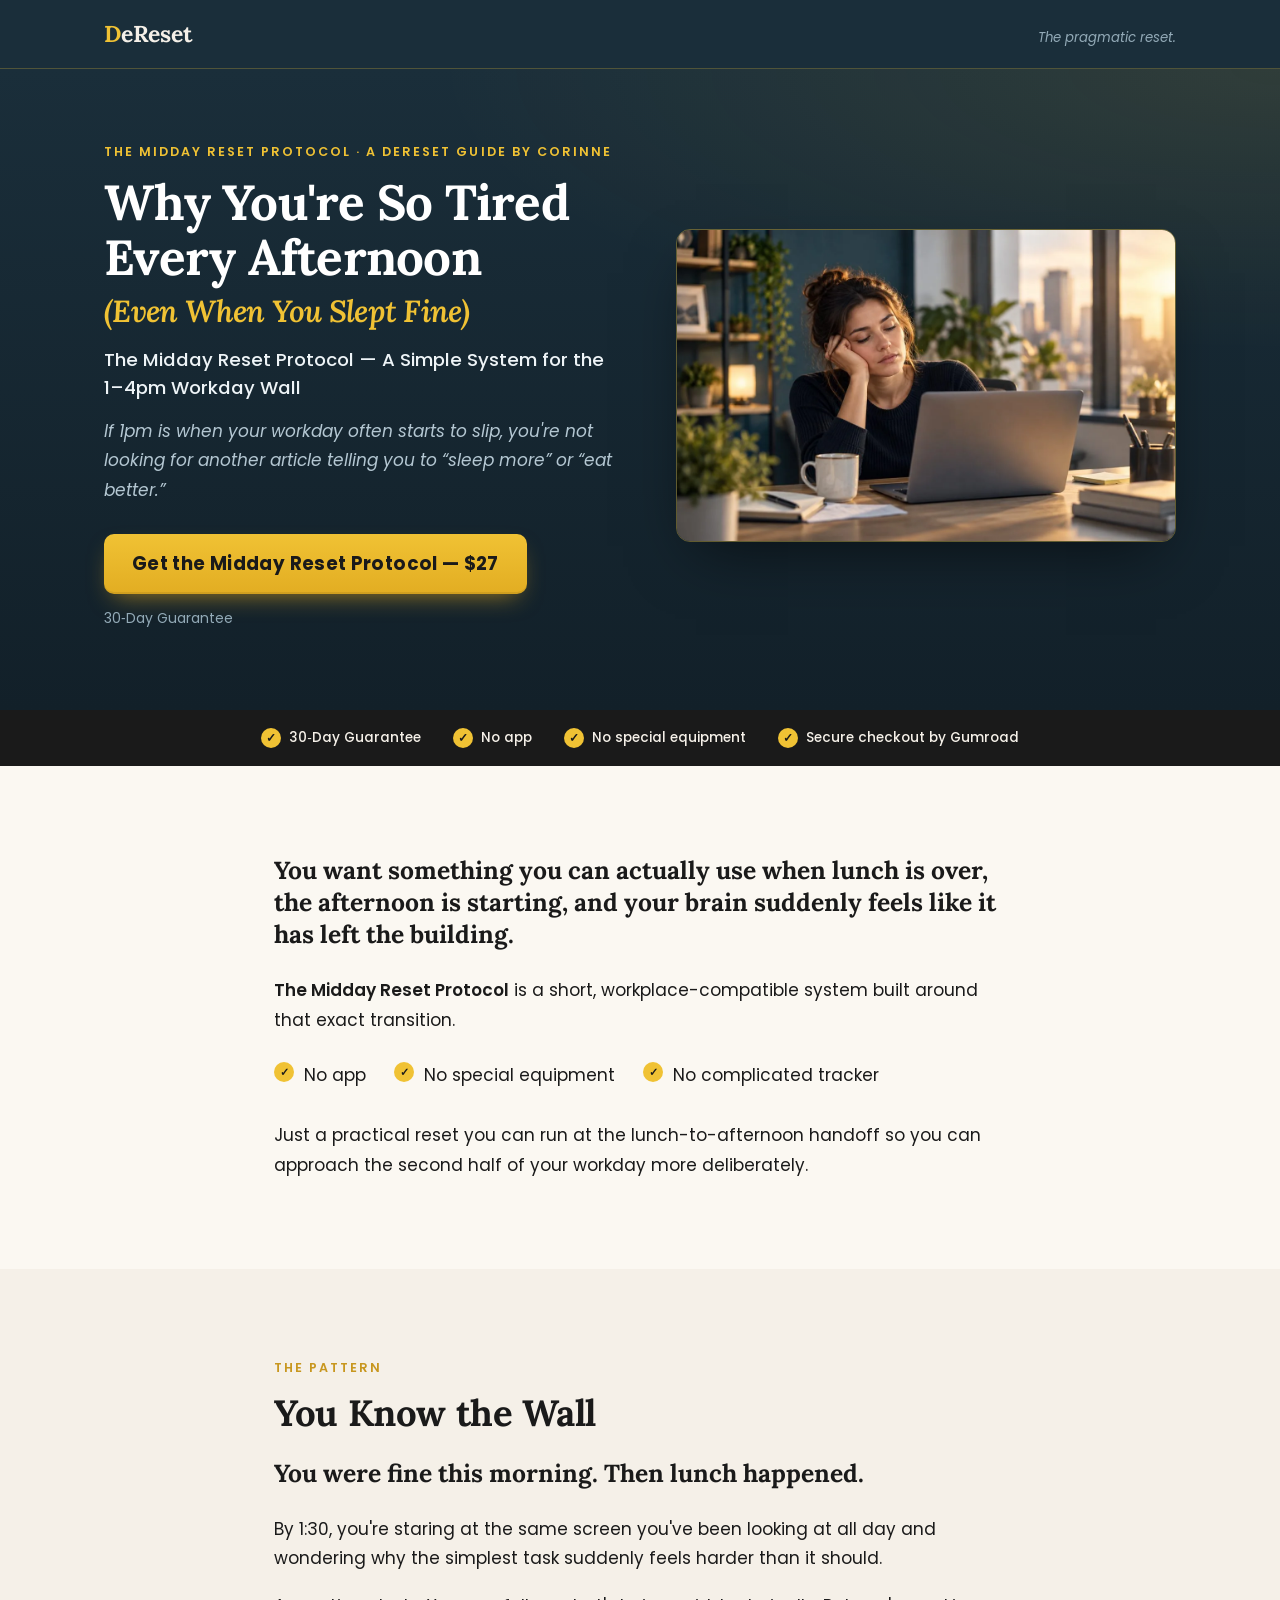
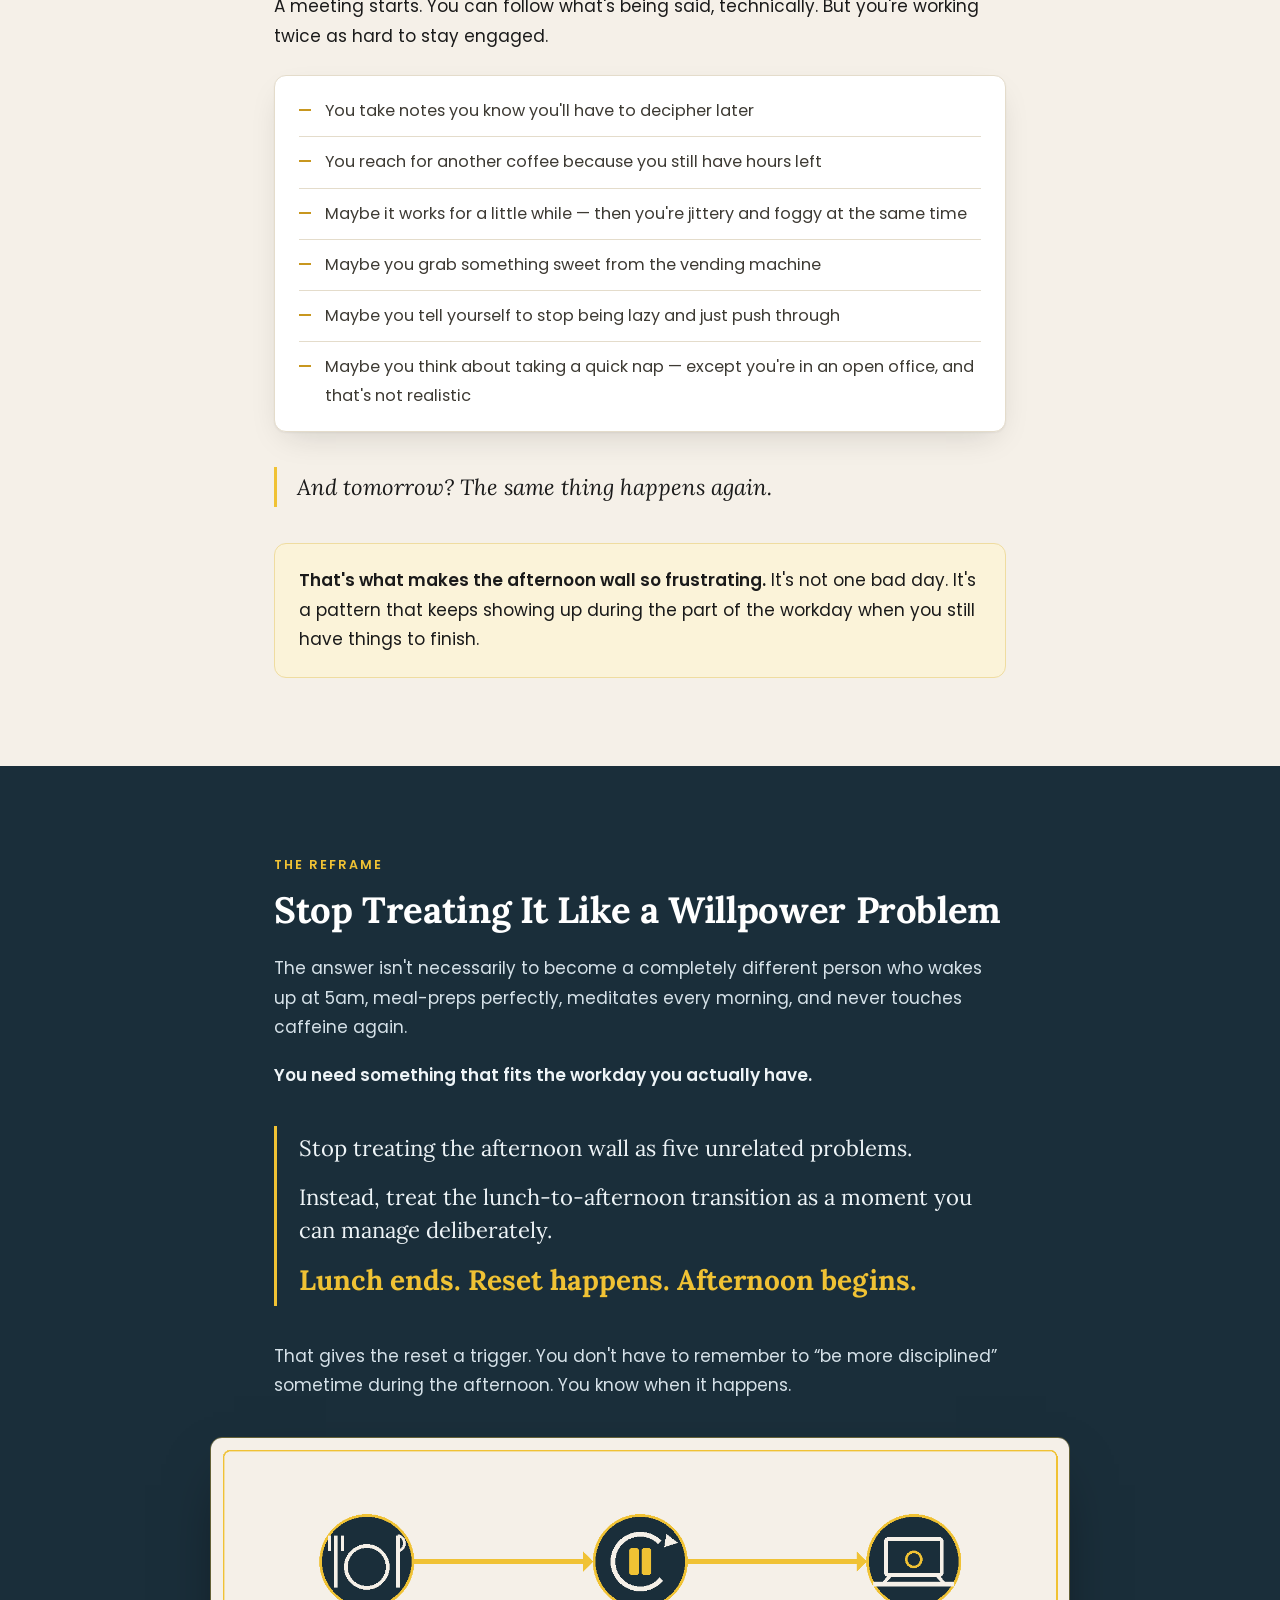
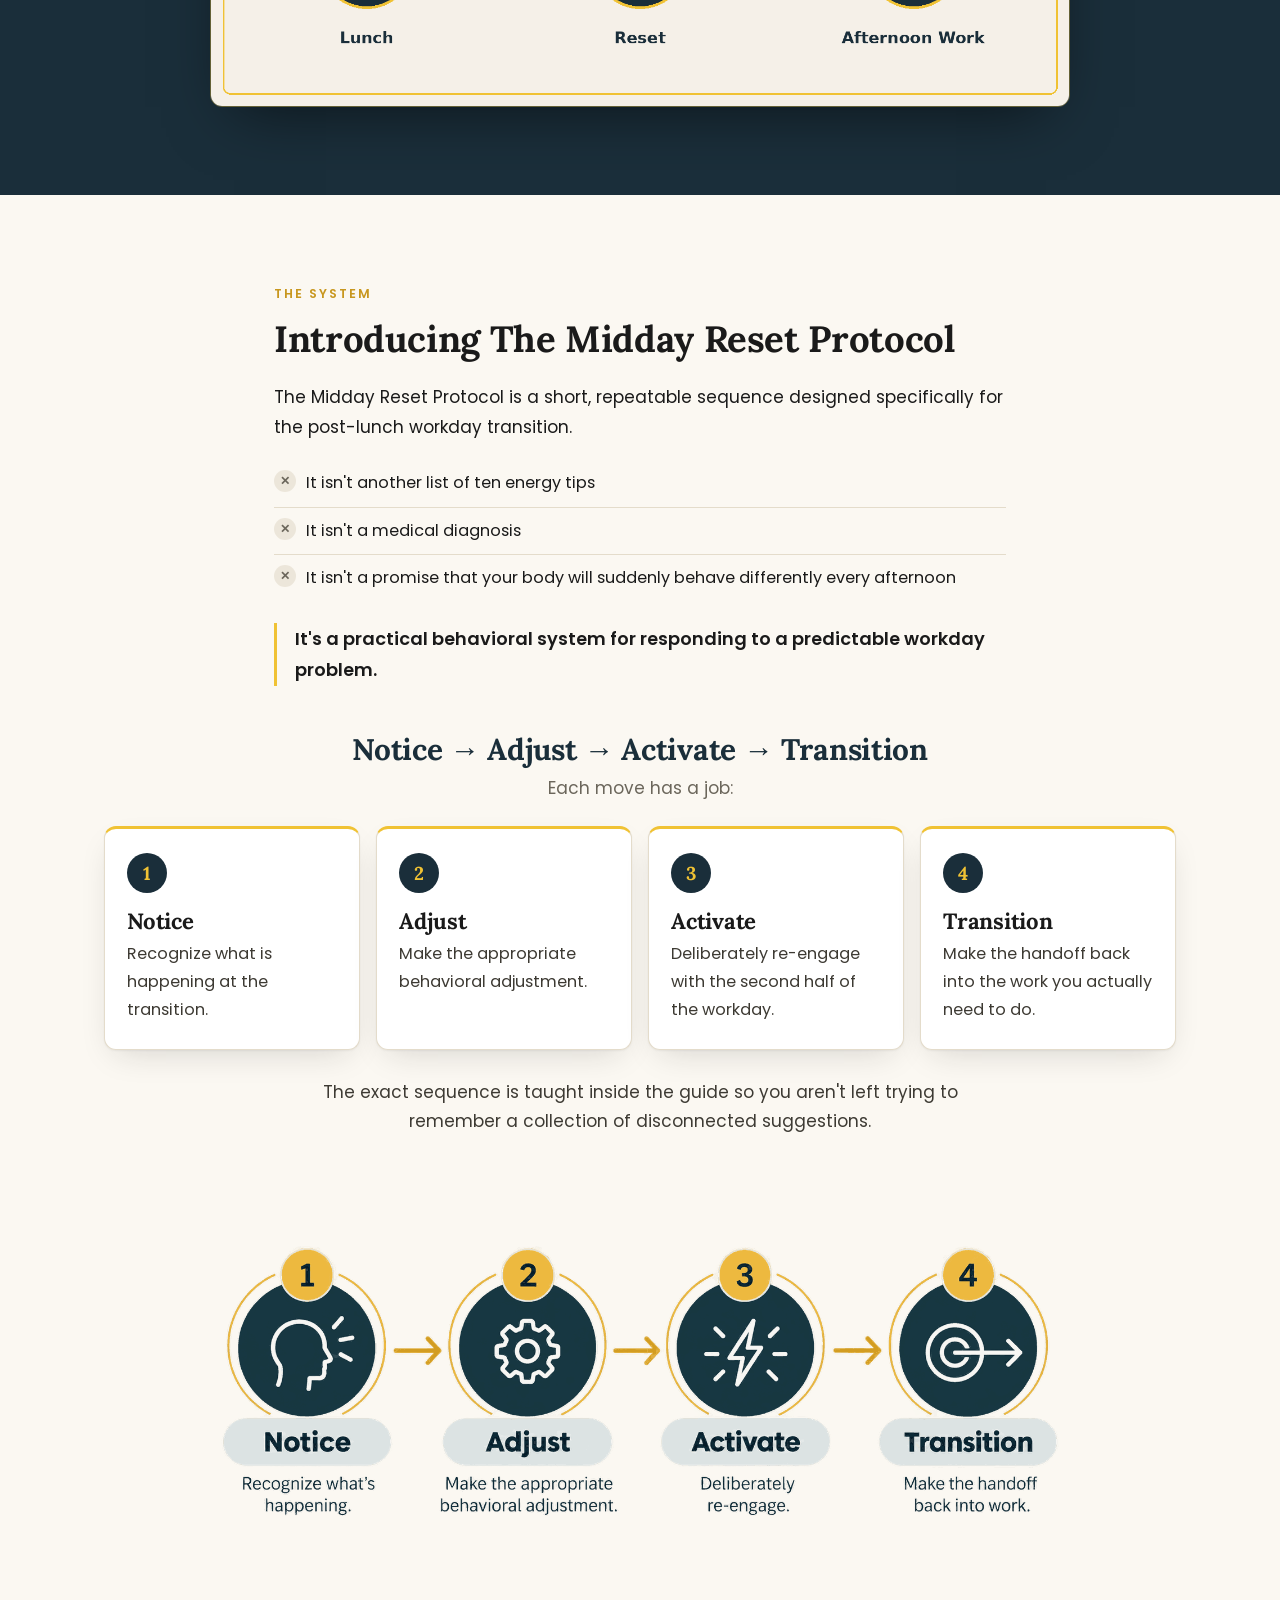
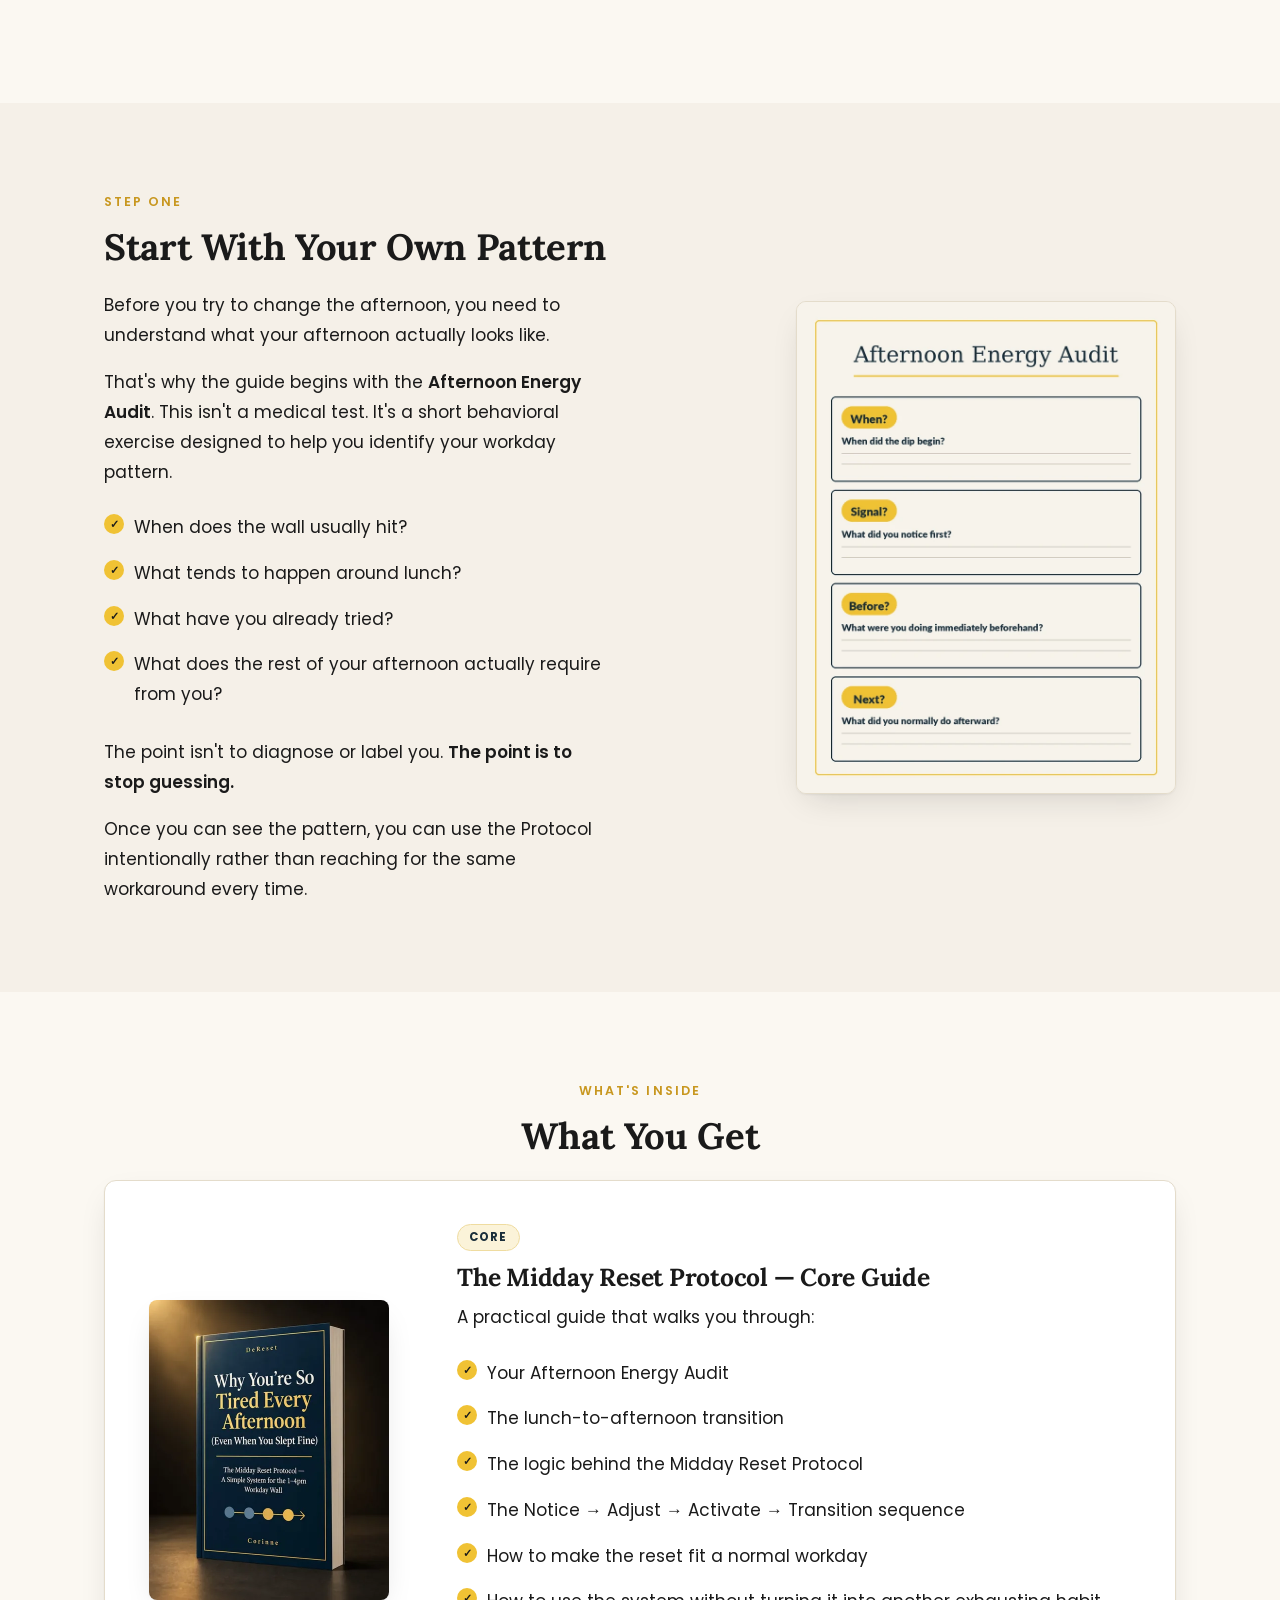
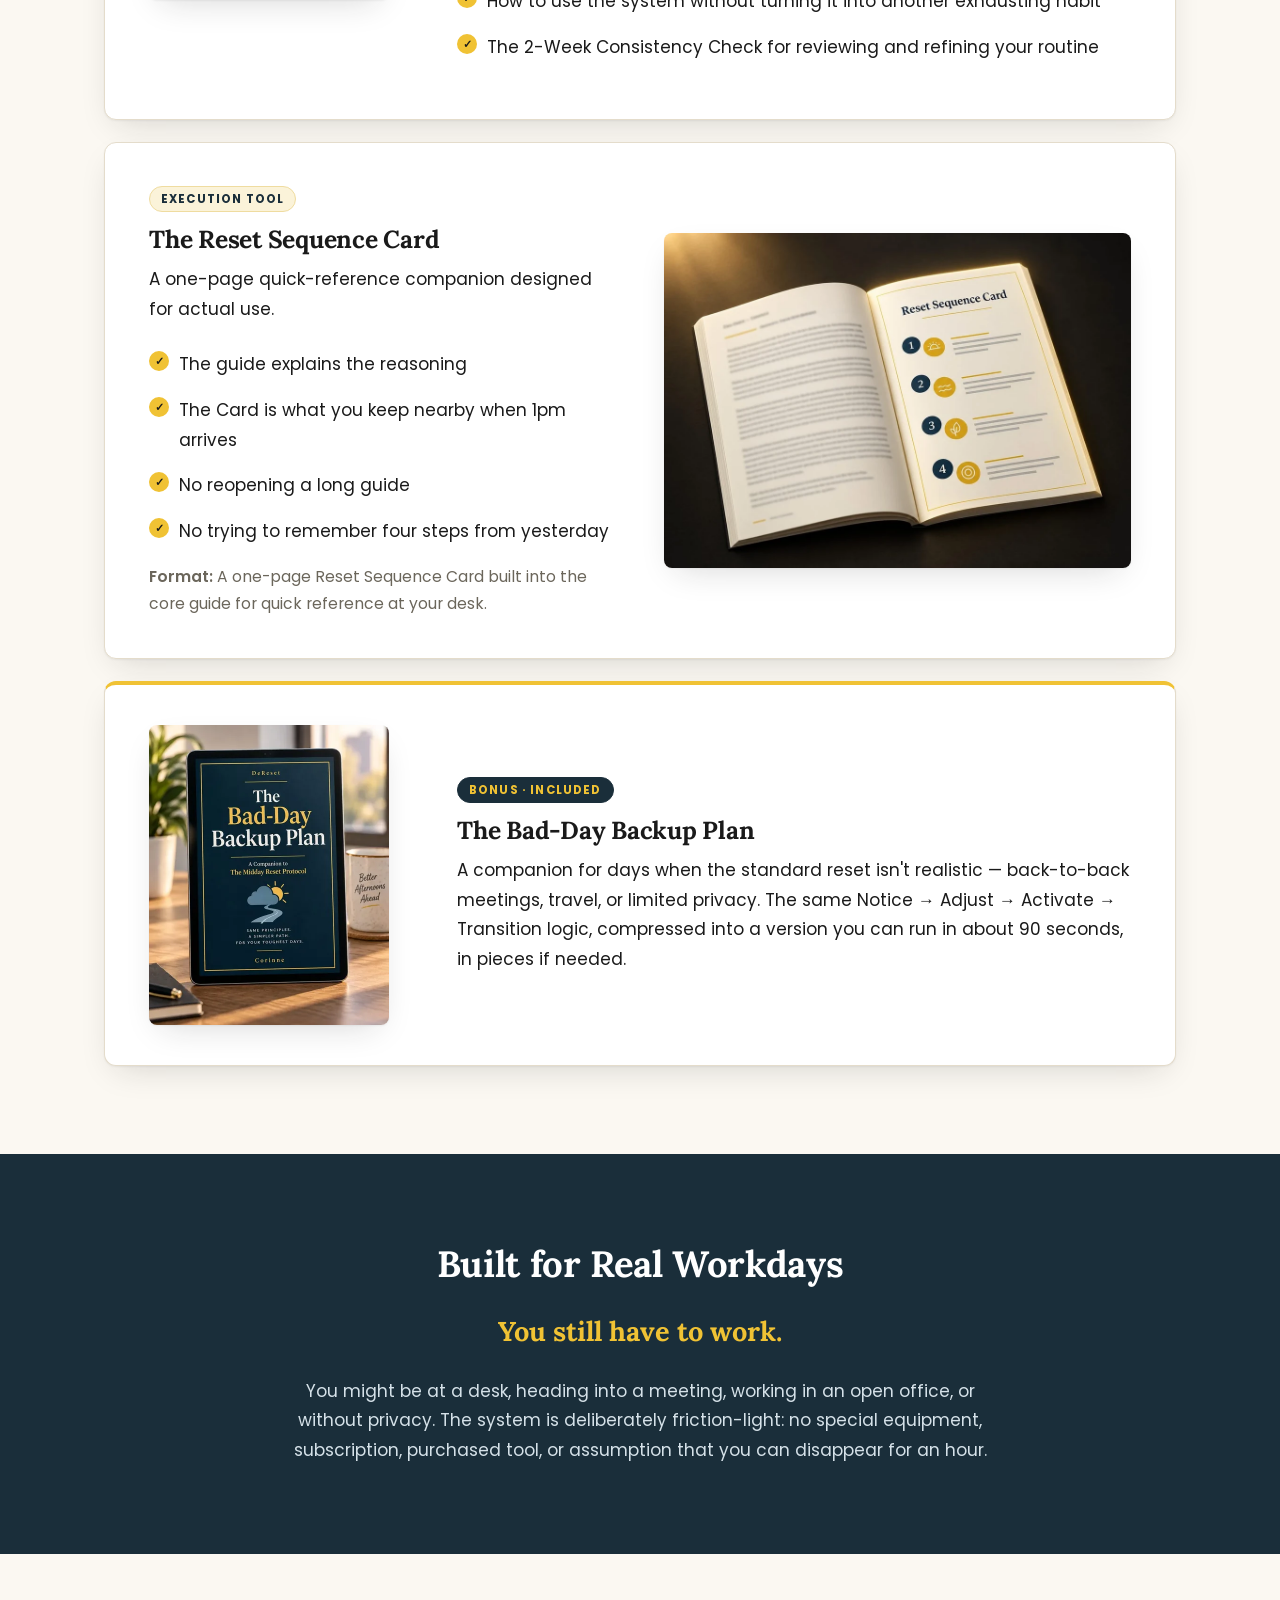
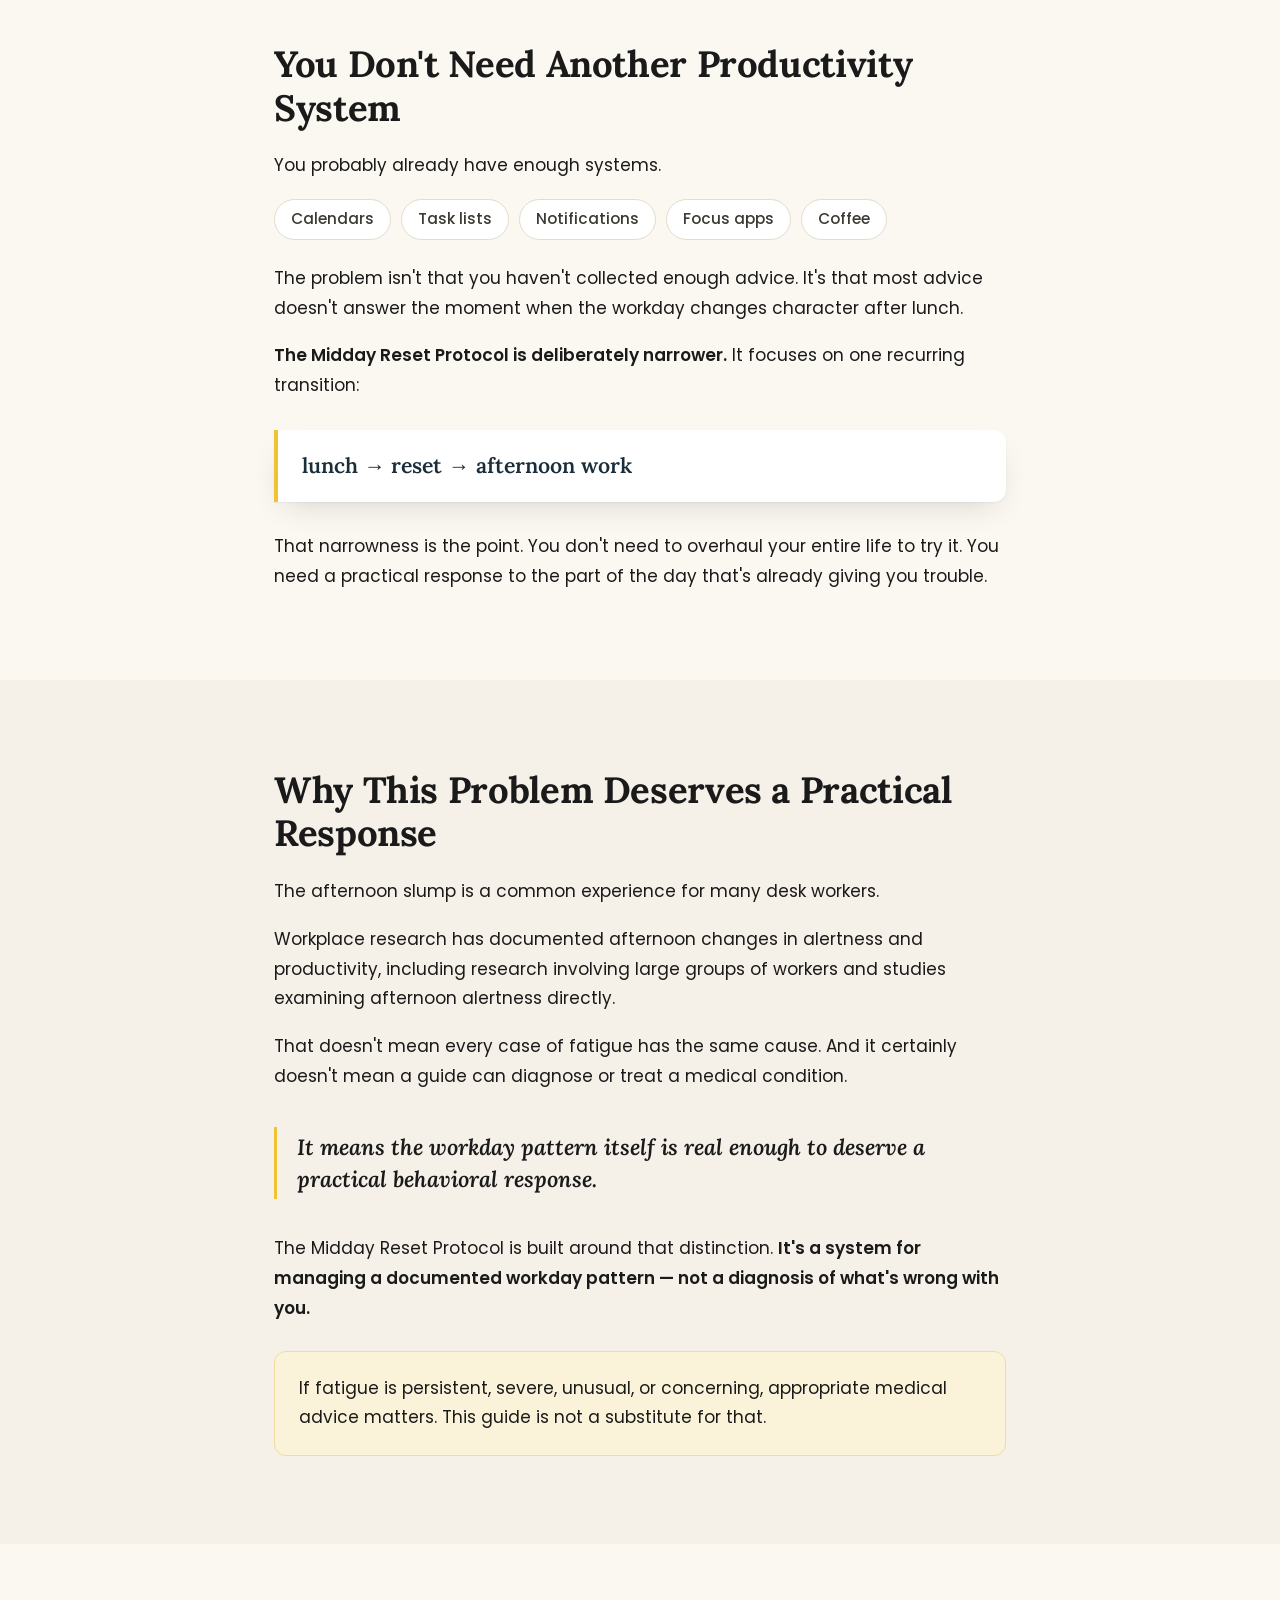
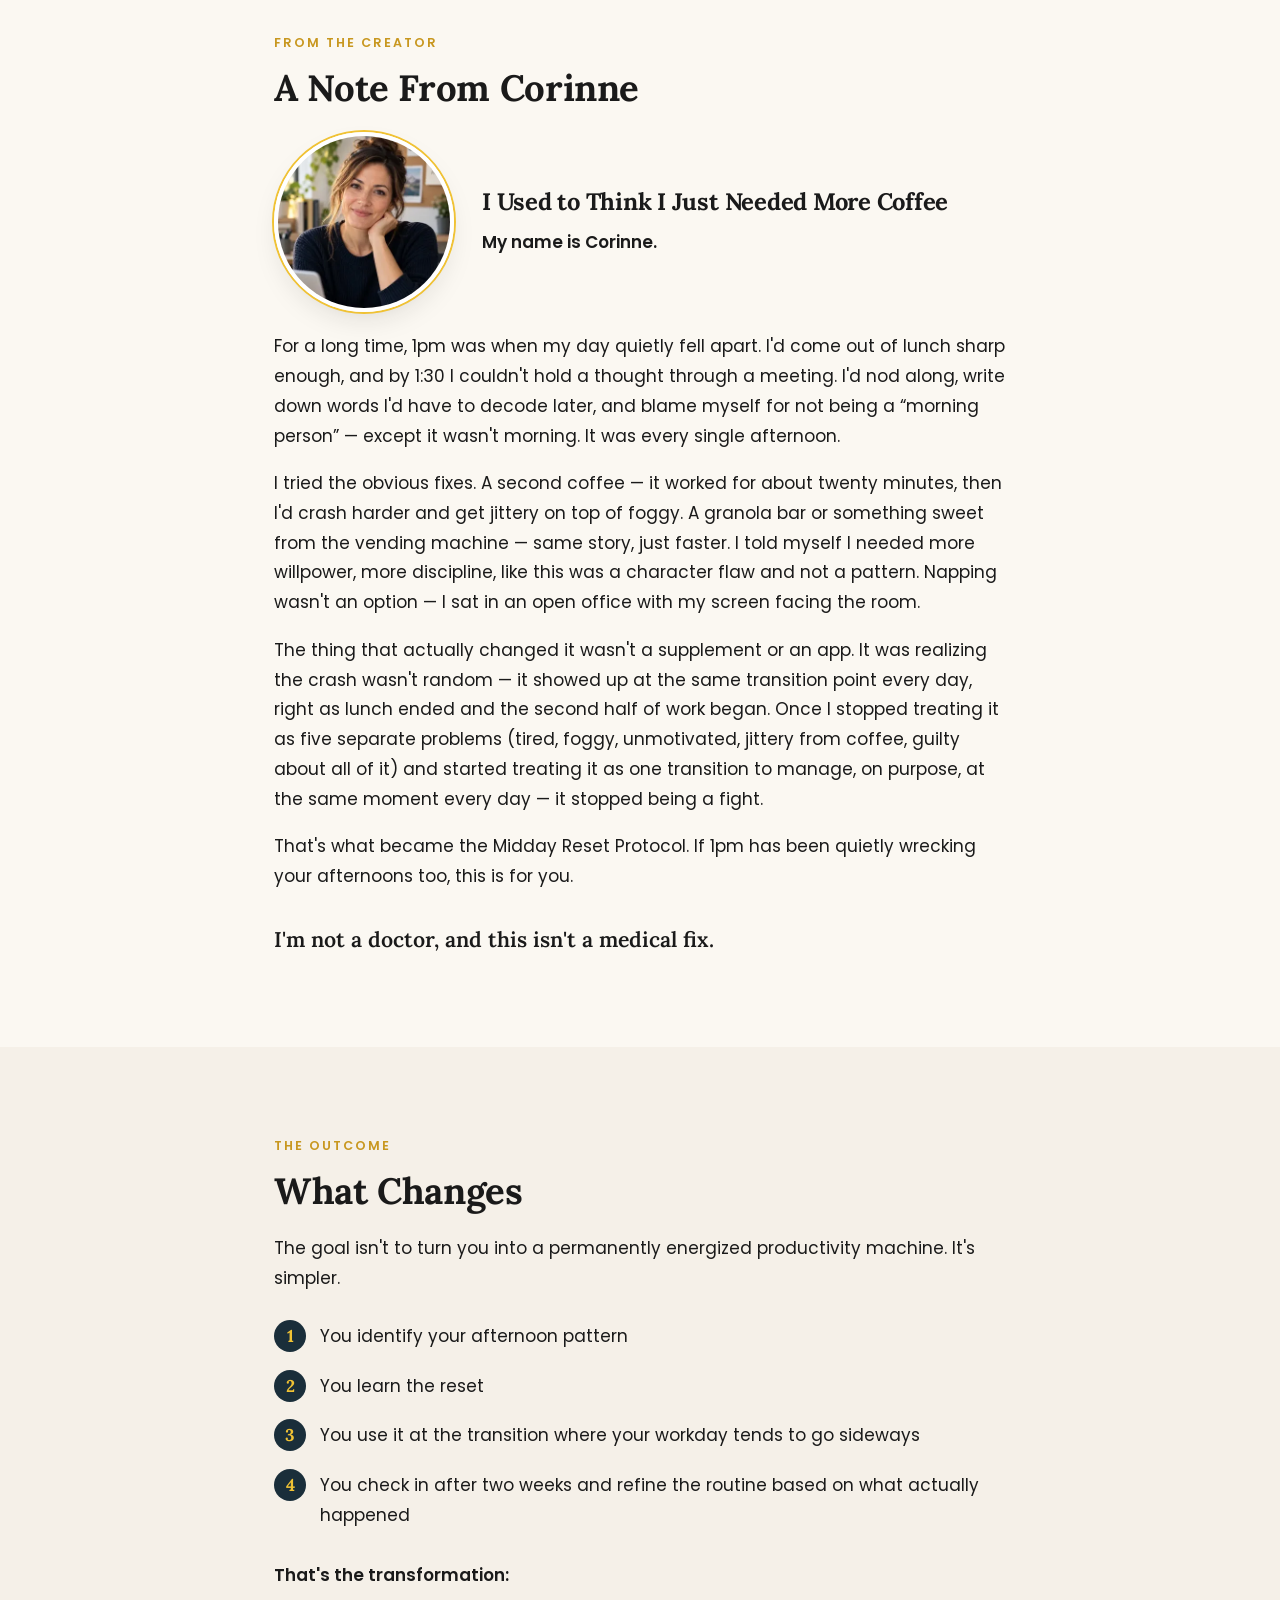
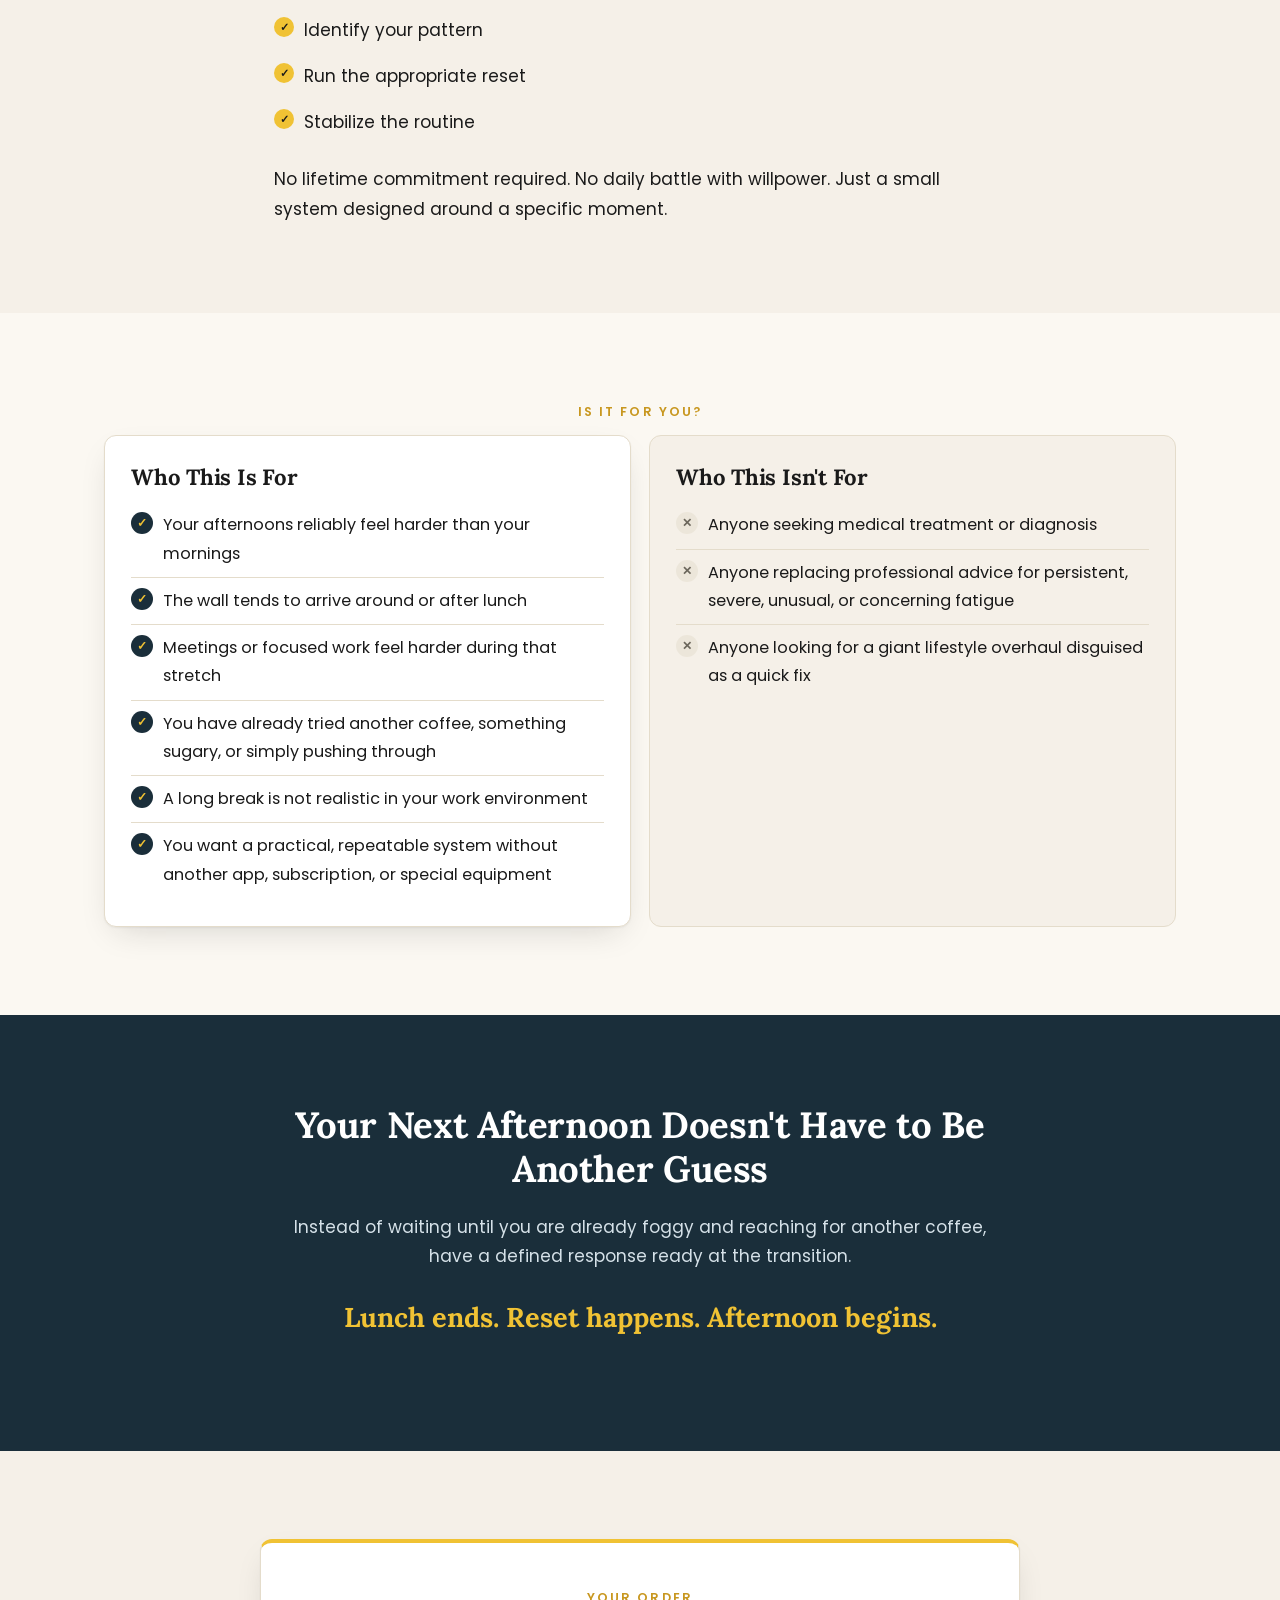
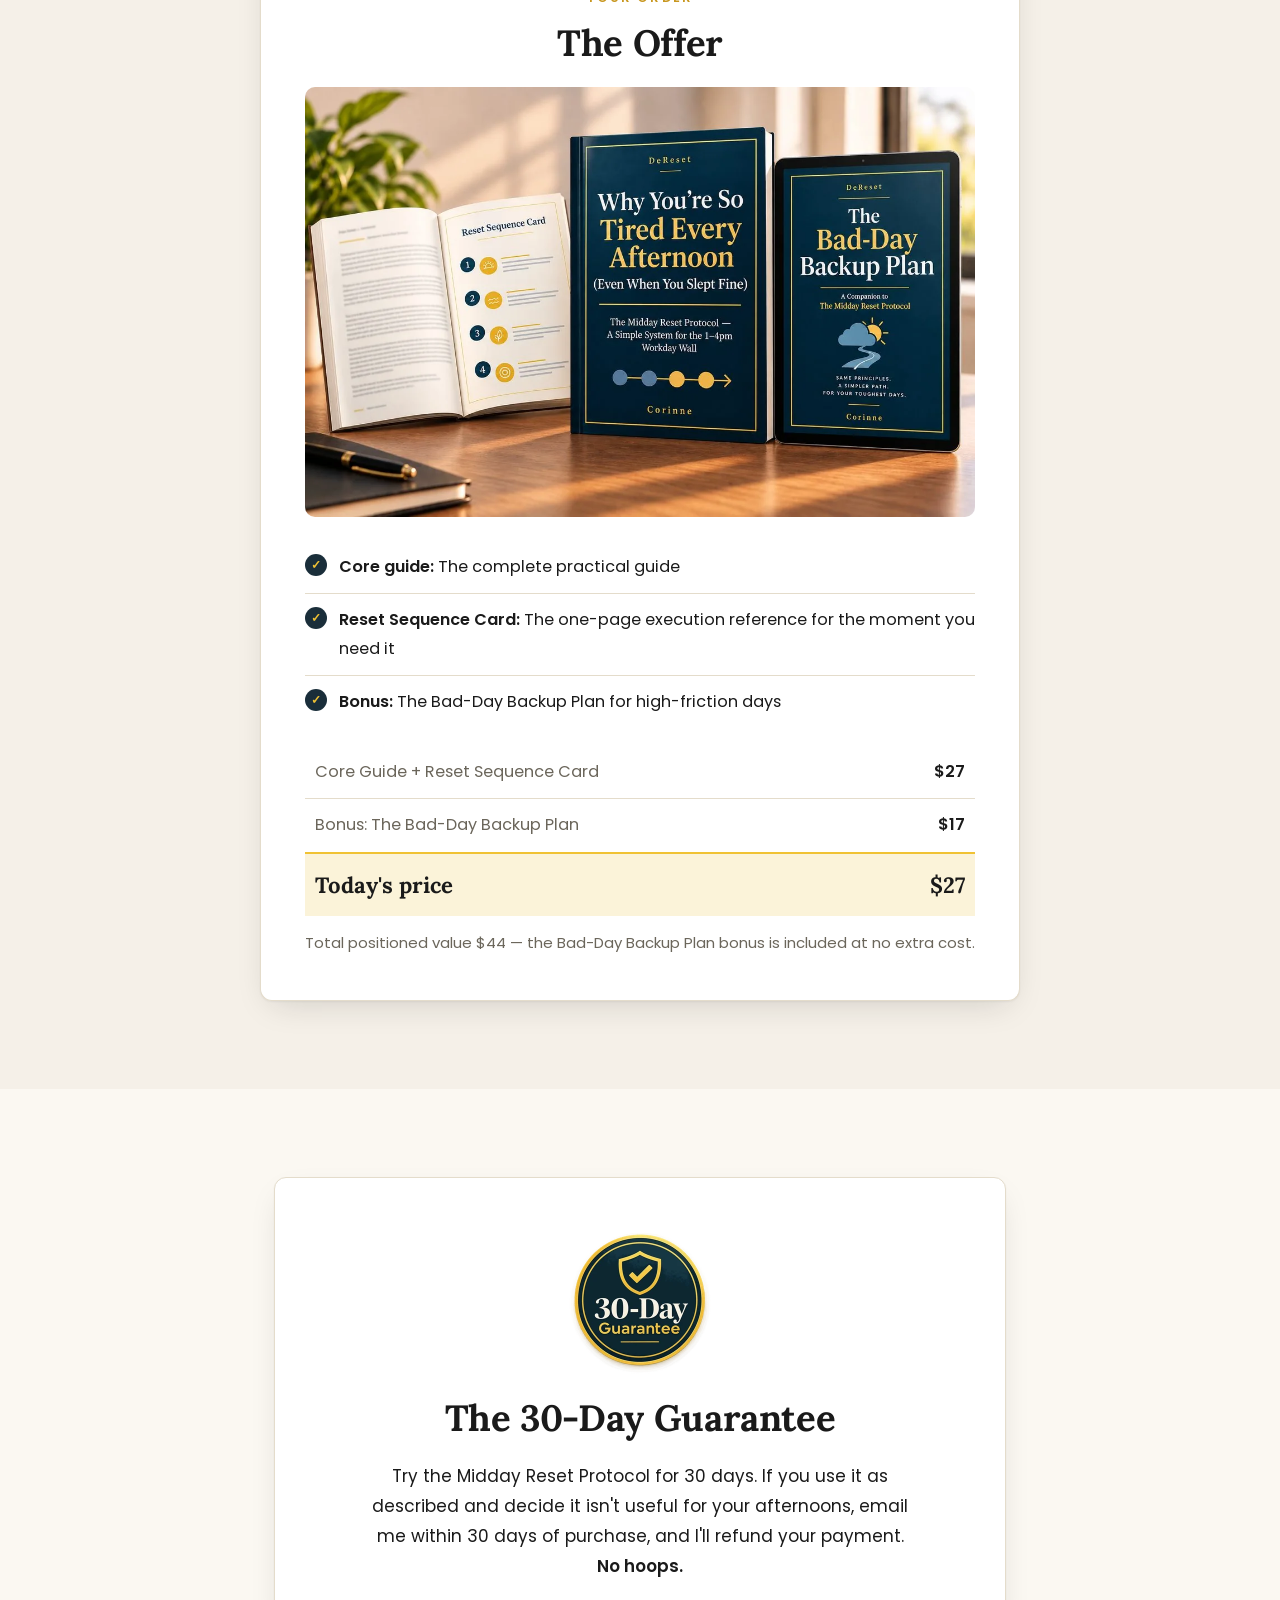
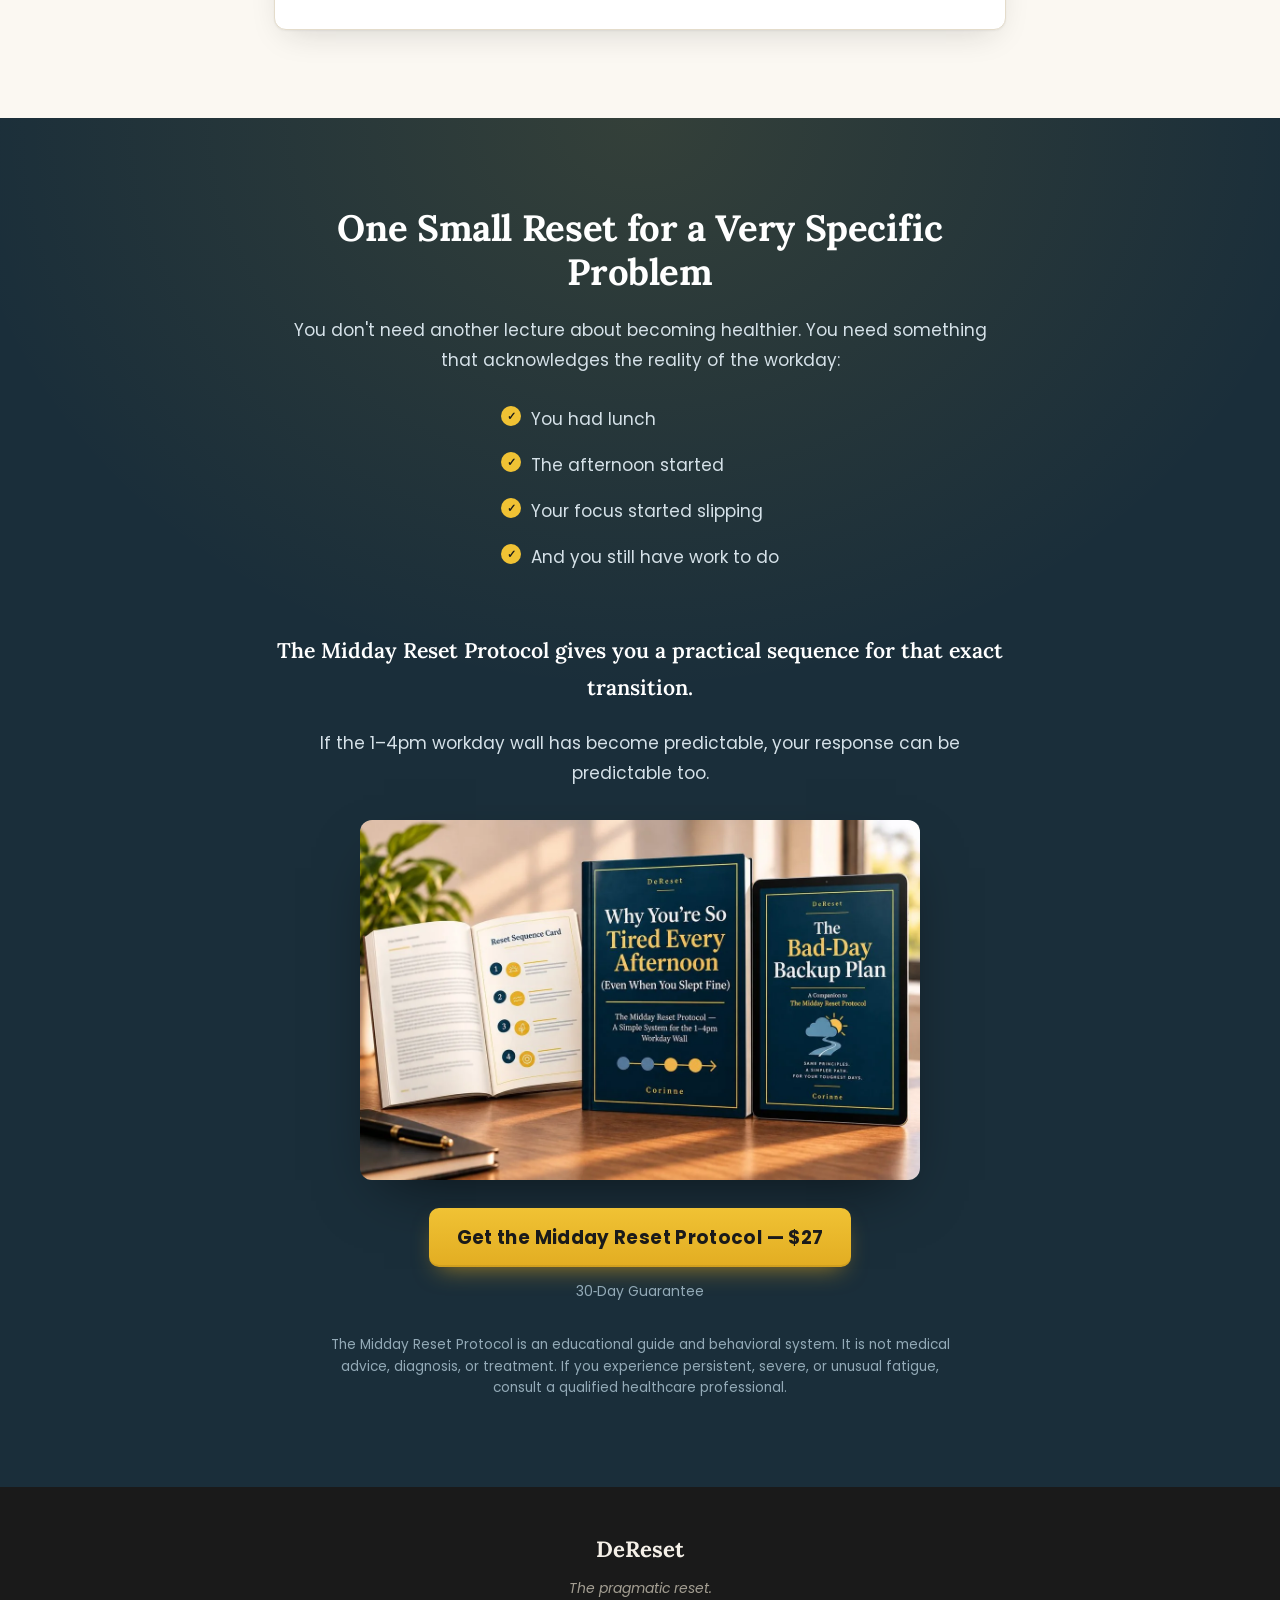
==== commit b05a0806: "Add files via upload" ====
--- a/index.html
+++ b/index.html
@@ -16,7 +16,7 @@
 <meta name="twitter:card" content="summary_large_image">
 <link href="https://fonts.googleapis.com" rel="preconnect">
 <link crossorigin="" href="https://fonts.gstatic.com" rel="preconnect">
-<link href="https://fonts.googleapis.com/css2?family=Fraunces:ital,wght@0,600;0,700;1,600&amp;family=Poppins:wght@400;500;600;700&amp;display=swap" rel="stylesheet">
+<link href="https://fonts.googleapis.com/css2?family=Lora:ital,wght@0,600;0,700;1,600&amp;family=Poppins:wght@400;500;600;700&amp;display=swap" rel="stylesheet">
 <link href="styles/sales.css" rel="stylesheet">
 </head>
 <body>
--- a/styles/sales.css
+++ b/styles/sales.css
@@ -1,8 +1,8 @@
 /* ============================================================
    PR-003 · Why You're So Tired Every Afternoon (The Midday Reset Protocol) — sales page
    DeReset brand system (BR-001): gold #f0c234 · cream #f5f0e8 · charcoal #1a1a1a, Poppins (body).
-   Vertical: Productivity. Product tone: deep slate-navy #1a2e3a, taken from the cover art.
-   Display font: Fraunces (600/700, italic 600), Georgia fallback.
+   Vertical: Health. Product tone: deep slate-navy #1a2e3a, taken from the cover art.
+   Display font: Lora (600/700, italic 600), Georgia fallback.
    ============================================================ */
 :root {
   --gold: #f0c234;
@@ -22,7 +22,7 @@
   --tone-soft: #b4c7d2;   /* italic/intro text on tone */
   --tone-muted: #93aab7;  /* small print on tone */
   --line: #e4dccb;
-  --font-display: 'Fraunces', Georgia, 'Times New Roman', serif;
+  --font-display: 'Lora', Georgia, 'Times New Roman', serif;
   --font-body: 'Poppins', 'Segoe UI', Arial, sans-serif;
   --radius: 12px;
   --shadow: 0 1px 2px rgba(26,26,26,.05), 0 12px 32px -12px rgba(26,26,26,.18);
